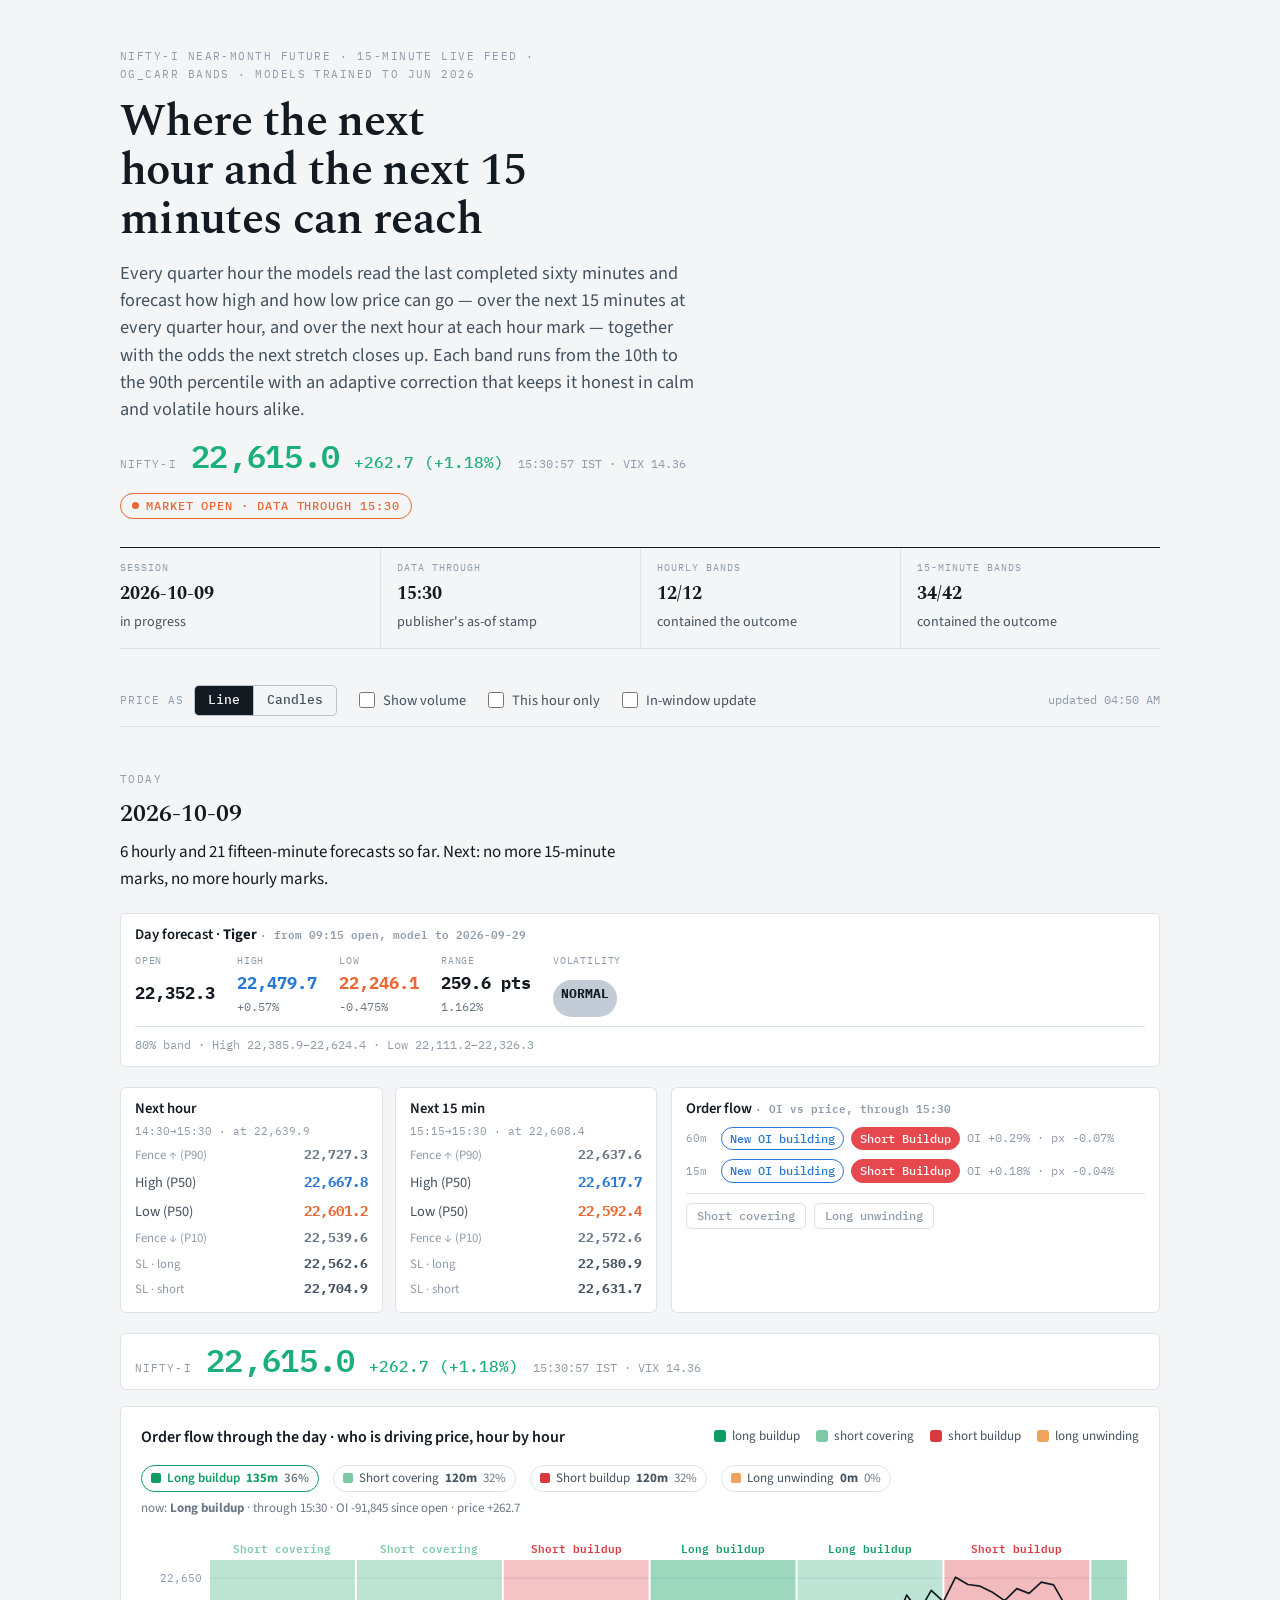
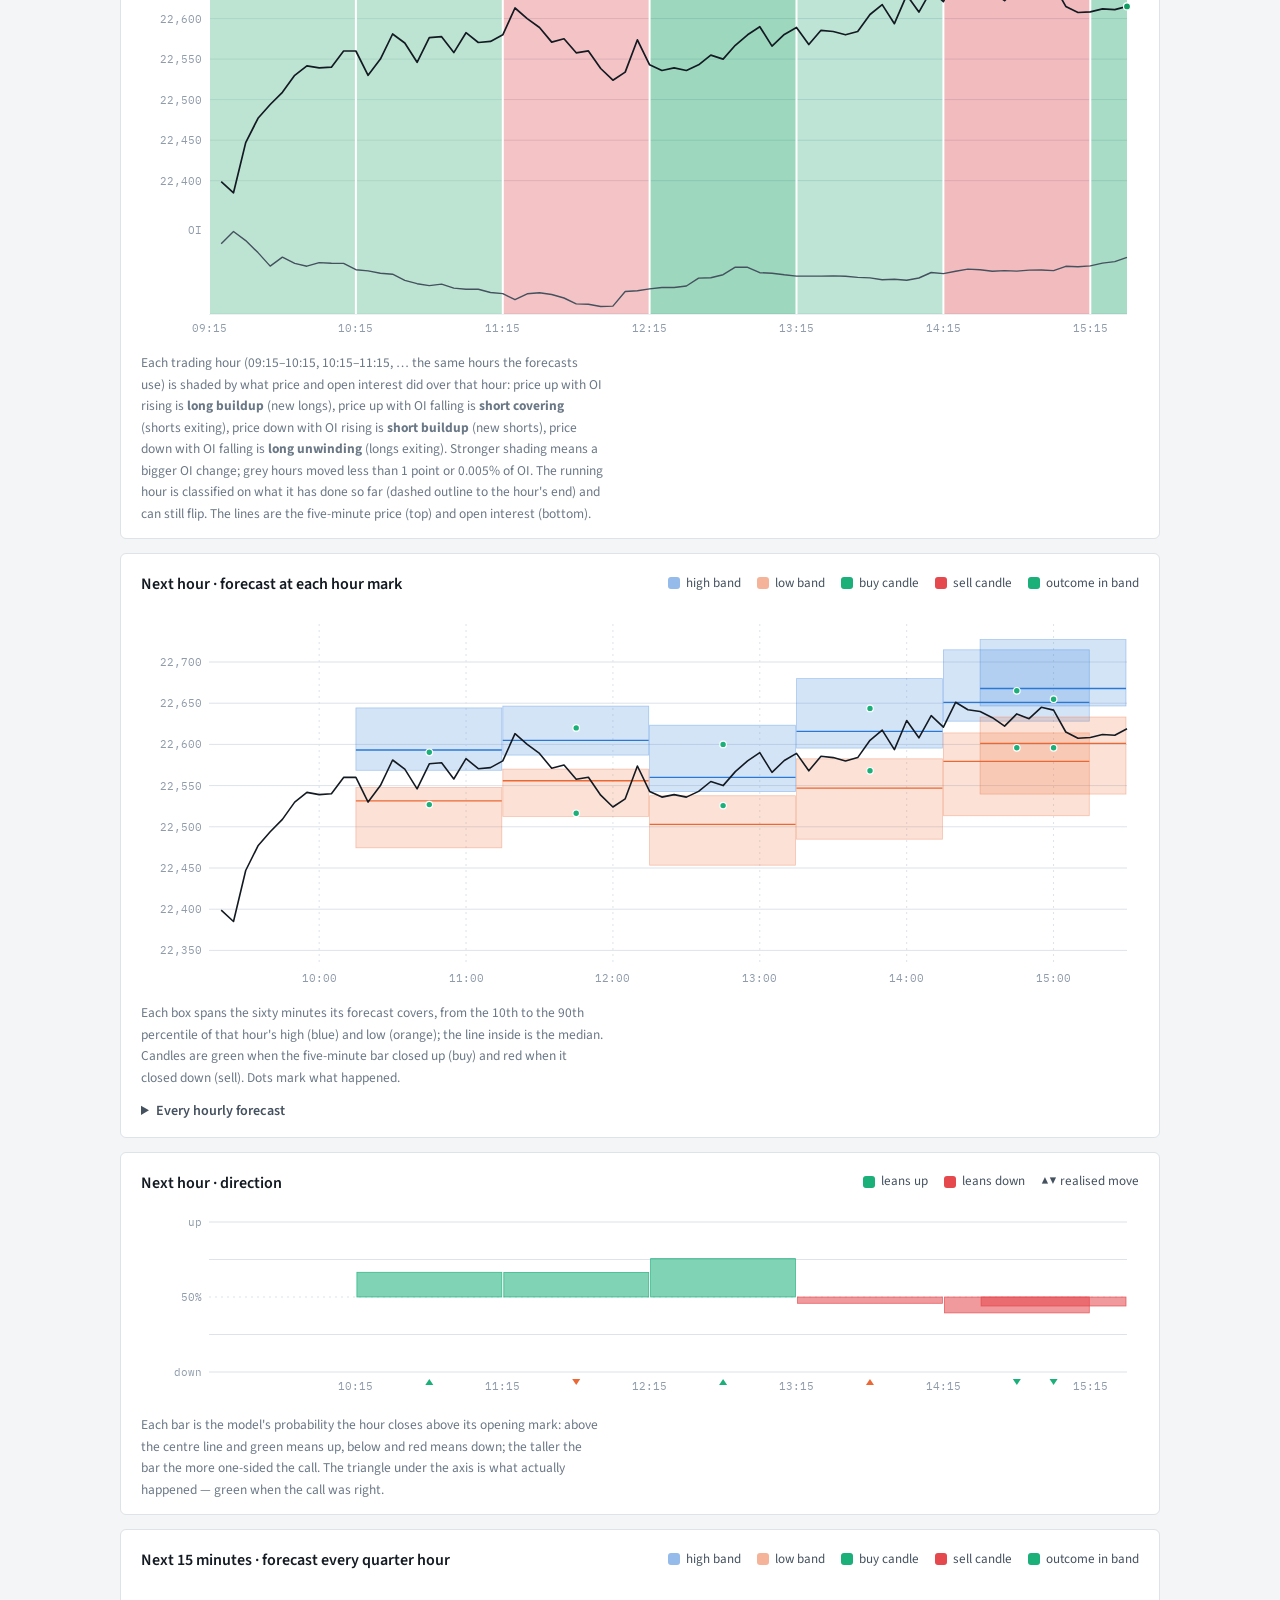
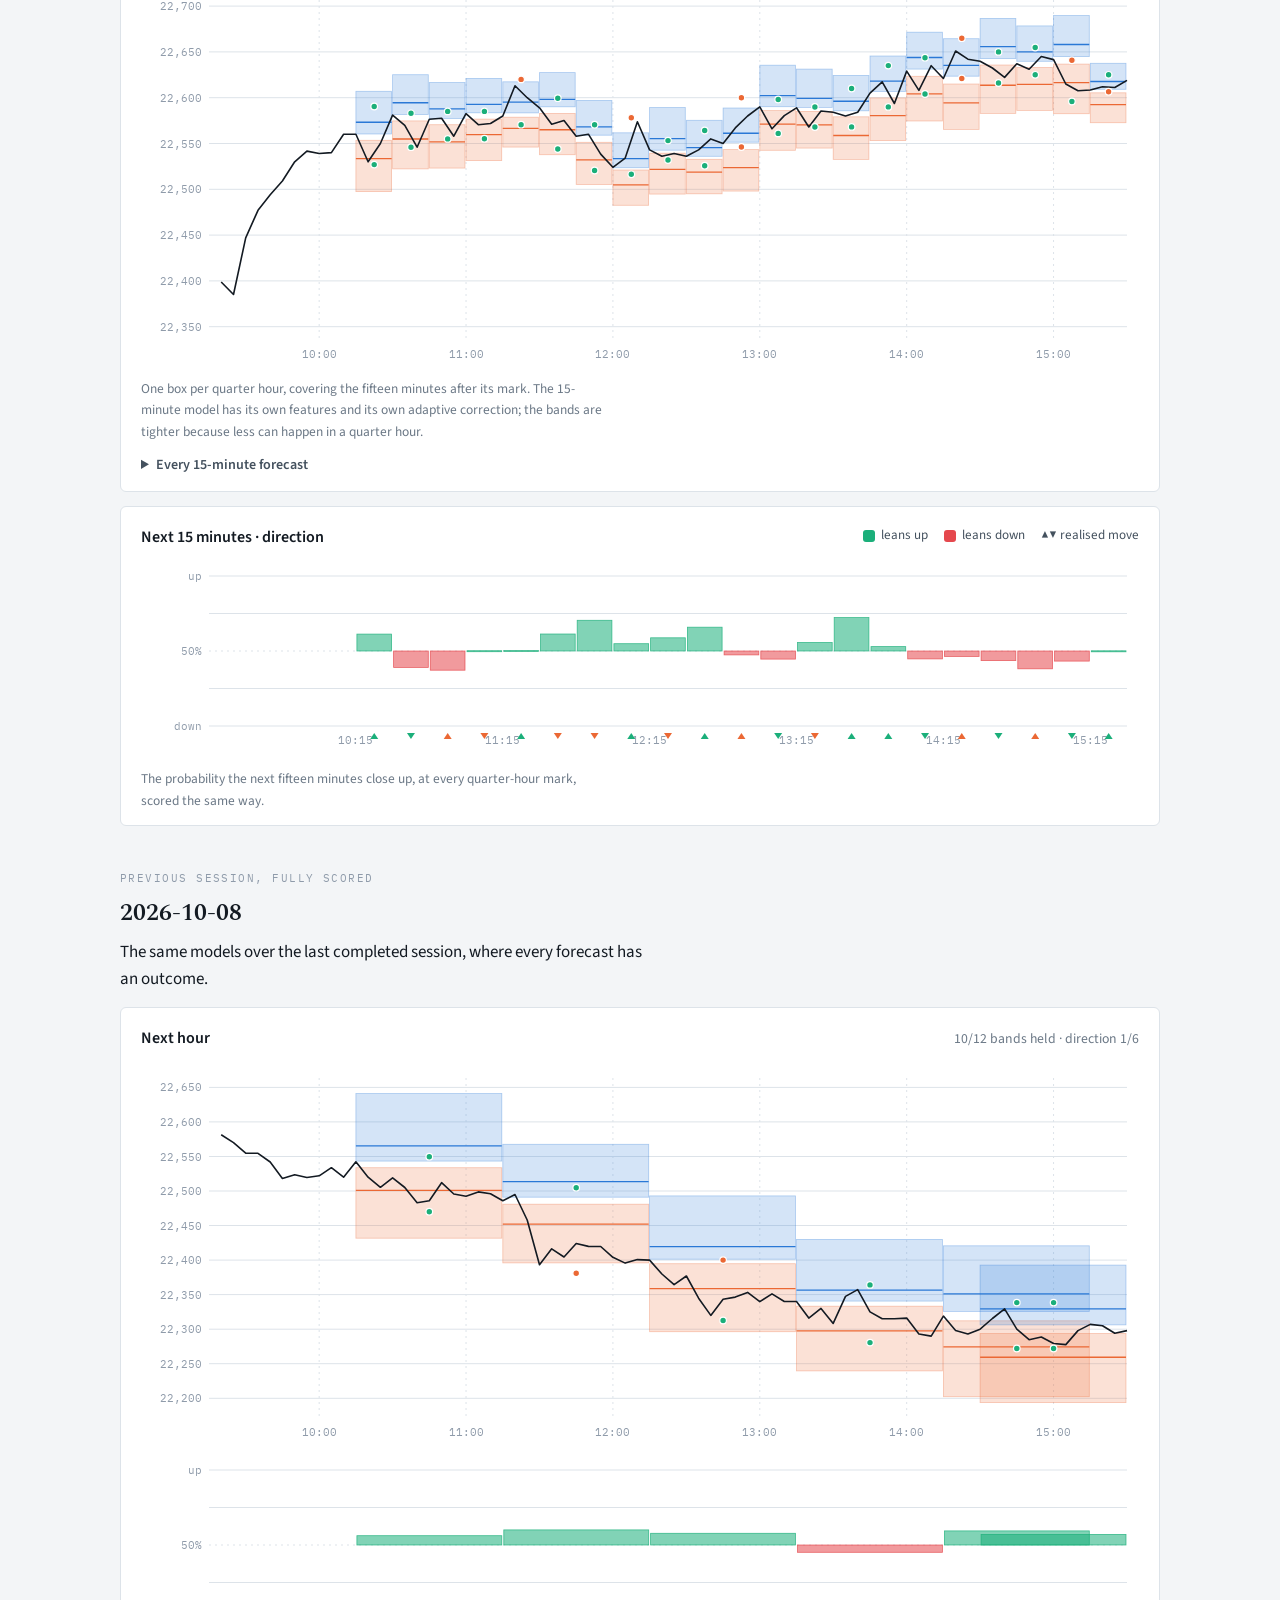
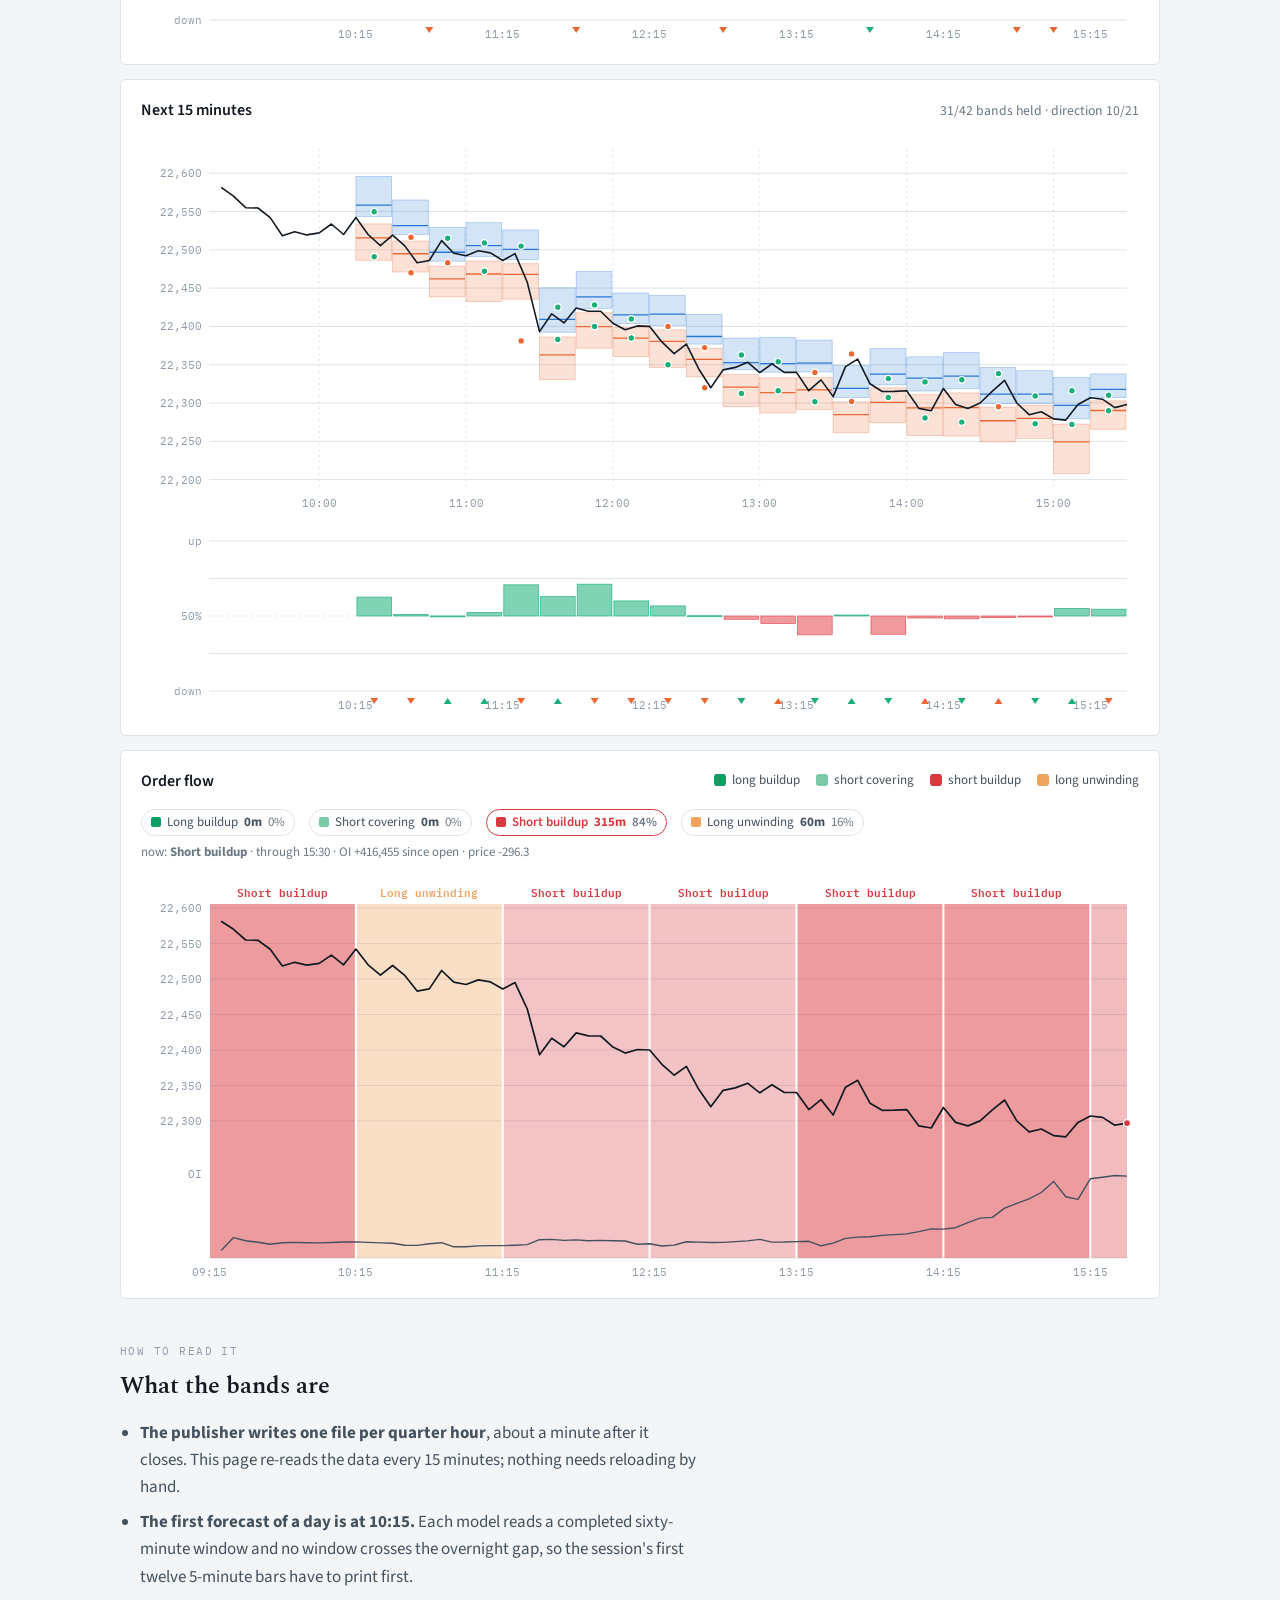
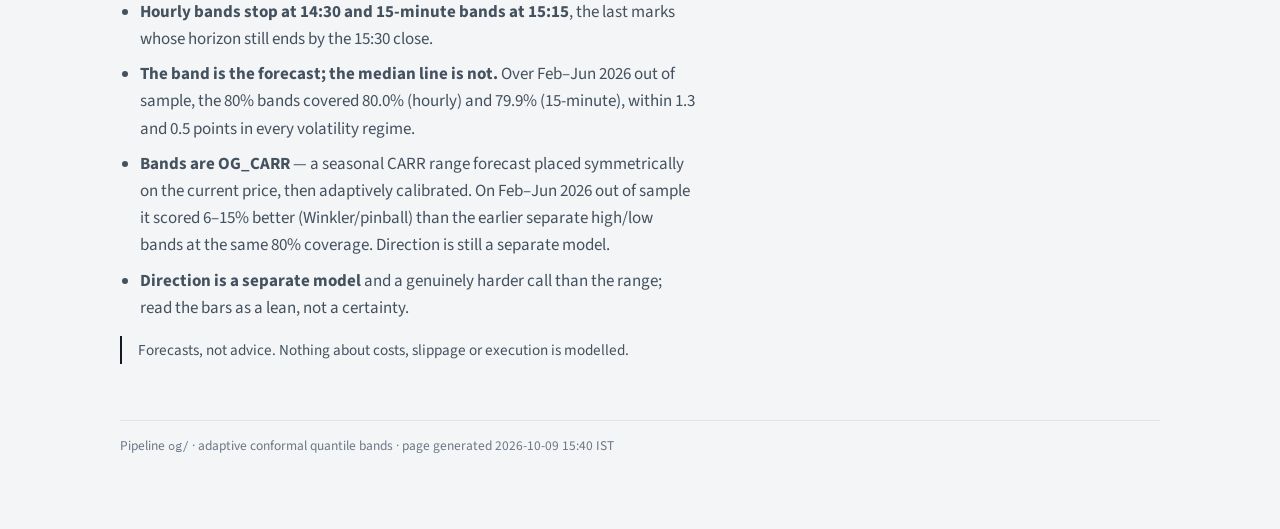
==== index.html @ a862350b "nifty live page" ====
<!doctype html>
<html lang="en">
<head>
<meta charset="utf-8">
<meta name="viewport" content="width=device-width, initial-scale=1">
<title>NIFTY Live Bands</title>
<meta name="description" content="Live next-hour and next-15-minute high/low bands and direction for the NIFTY-I future.">
<link rel="stylesheet" href="https://fonts.googleapis.com/css2?family=Spectral:ital,wght@0,500;0,600;1,500&family=Source+Sans+3:wght@400;600&family=IBM+Plex+Mono:wght@400;500&display=swap">
<link rel="stylesheet" href="style.css?v=1791540657">
</head>
<body>
<div class="wrap">
<header>
  <p class="eyebrow">NIFTY-I near-month future · 15-minute live feed · OG_CARR bands · models trained to Jun 2026</p>
  <h1>Where the next hour and the next 15 minutes can reach</h1>
  <p class="lede">Every quarter hour the models read the last completed sixty minutes and forecast how high and how low price can go — over the next 15 minutes at every quarter hour, and over the next hour at each hour mark — together with the odds the next stretch closes up. Each band runs from the 10th to the 90th percentile with an adaptive correction that keeps it honest in calm and volatile hours alike.</p>
  <div class="spot" id="spot"></div>
  <p id="livepill"></p>
  <dl class="setup">
    <div><dt>Session</dt><dd><b id="s-day">—</b><span id="s-status"></span></dd></div>
    <div><dt>Data through</dt><dd><b id="s-asof">—</b>publisher's as-of stamp</dd></div>
    <div><dt>Hourly bands</dt><dd><b id="s-h60">—</b>contained the outcome</dd></div>
    <div><dt>15-minute bands</dt><dd><b id="s-h15">—</b>contained the outcome</dd></div>
  </dl>
</header>

<div class="controls" role="group" aria-label="Chart display">
  <div class="grp"><span class="lab" id="l-style">Price as</span>
    <div class="seg" role="group" aria-labelledby="l-style">
      <button type="button" id="opt-line" aria-pressed="true">Line</button>
      <button type="button" id="opt-candle" aria-pressed="false">Candles</button>
    </div></div>
  <label class="check" for="opt-vol"><input type="checkbox" id="opt-vol">Show volume</label>
  <label class="check" for="opt-hour"><input type="checkbox" id="opt-hour">This hour only</label>
  <label class="check" for="opt-upd" title="Overlay a band that narrows as the window unfolds. The forecast itself never changes after it is issued."><input type="checkbox" id="opt-upd">In-window update</label>
  <span class="spacer"></span>
  <span class="stamp" id="refreshed"></span>
</div>

<section id="today">
  <div class="sechead"><p class="eyebrow">Today</p><h2 id="h-today">—</h2><p id="p-today"></p></div>

  <div class="tiger" id="tiger"></div>

  <div class="desk" id="desk">
    <div class="levels">
      <div class="lvcard" id="lv-60"></div>
      <div class="lvcard" id="lv-15"></div>
    </div>
    <div class="flow" id="flowbox"></div>
  </div>

  <div class="spot spot-charts" id="spot2"></div>
  <div class="figure">
    <div class="fighead"><h3>Order flow through the day · who is driving price, hour by hour</h3>
      <ul class="legend"><li><span class="sw" style="background:var(--lb)"></span>long buildup</li><li><span class="sw" style="background:var(--sc)"></span>short covering</li><li><span class="sw" style="background:var(--sb)"></span>short buildup</li><li><span class="sw" style="background:var(--lu)"></span>long unwinding</li></ul></div>
    <div class="flowhead" id="fh-today"></div>
    <div class="chart" id="f-today"></div>
    <p class="caption">Each trading hour (09:15–10:15, 10:15–11:15, … the same hours the forecasts use) is shaded by what price and open interest did over that hour: price up with OI rising is <b>long buildup</b> (new longs), price up with OI falling is <b>short covering</b> (shorts exiting), price down with OI rising is <b>short buildup</b> (new shorts), price down with OI falling is <b>long unwinding</b> (longs exiting). Stronger shading means a bigger OI change; grey hours moved less than 1 point or 0.005% of OI. The running hour is classified on what it has done so far (dashed outline to the hour's end) and can still flip. The lines are the five-minute price (top) and open interest (bottom).</p>
  </div>
  <div class="figure">
    <div class="fighead"><h3>Next hour · forecast at each hour mark</h3>
      <ul class="legend"><li><span class="sw" style="background:var(--hi);opacity:.5"></span>high band</li><li><span class="sw" style="background:var(--lo);opacity:.5"></span>low band</li><li><span class="sw" style="background:var(--up)"></span>buy candle</li><li><span class="sw" style="background:var(--down)"></span>sell candle</li><li><span class="sw" style="background:var(--ok)"></span>outcome in band</li></ul></div>
    <div class="chart" id="c-60"></div>
    <p class="caption">Each box spans the sixty minutes its forecast covers, from the 10th to the 90th percentile of that hour's high (blue) and low (orange); the line inside is the median. Candles are green when the five-minute bar closed up (buy) and red when it closed down (sell). Dots mark what happened.</p>
    <details><summary>Every hourly forecast</summary><div class="scroll"><table id="t-60"></table></div></details>
  </div>

  <div class="figure">
    <div class="fighead"><h3>Next hour · direction</h3>
      <ul class="legend"><li><span class="sw" style="background:var(--up)"></span>leans up</li><li><span class="sw" style="background:var(--down)"></span>leans down</li><li>▲▼ realised move</li></ul></div>
    <div class="chart" id="d-60"></div>
    <p class="caption">Each bar is the model's probability the hour closes above its opening mark: above the centre line and green means up, below and red means down; the taller the bar the more one-sided the call. The triangle under the axis is what actually happened — green when the call was right.</p>
  </div>

  <div class="figure">
    <div class="fighead"><h3>Next 15 minutes · forecast every quarter hour</h3>
      <ul class="legend"><li><span class="sw" style="background:var(--hi);opacity:.5"></span>high band</li><li><span class="sw" style="background:var(--lo);opacity:.5"></span>low band</li><li><span class="sw" style="background:var(--up)"></span>buy candle</li><li><span class="sw" style="background:var(--down)"></span>sell candle</li><li><span class="sw" style="background:var(--ok)"></span>outcome in band</li></ul></div>
    <div class="chart" id="c-15"></div>
    <p class="caption">One box per quarter hour, covering the fifteen minutes after its mark. The 15-minute model has its own features and its own adaptive correction; the bands are tighter because less can happen in a quarter hour.</p>
    <details><summary>Every 15-minute forecast</summary><div class="scroll"><table id="t-15"></table></div></details>
  </div>

  <div class="figure">
    <div class="fighead"><h3>Next 15 minutes · direction</h3>
      <ul class="legend"><li><span class="sw" style="background:var(--up)"></span>leans up</li><li><span class="sw" style="background:var(--down)"></span>leans down</li><li>▲▼ realised move</li></ul></div>
    <div class="chart" id="d-15"></div>
    <p class="caption">The probability the next fifteen minutes close up, at every quarter-hour mark, scored the same way.</p>
  </div>
</section>

<section id="ref">
  <div class="sechead"><p class="eyebrow">Previous session, fully scored</p><h2 id="h-ref">—</h2>
  <p>The same models over the last completed session, where every forecast has an outcome.</p></div>
  <div class="figure">
    <div class="fighead"><h3>Next hour</h3><p id="r-60"></p></div>
    <div class="chart" id="c-r60"></div>
    <div class="chart" id="d-r60"></div>
  </div>
  <div class="figure">
    <div class="fighead"><h3>Next 15 minutes</h3><p id="r-15"></p></div>
    <div class="chart" id="c-r15"></div>
    <div class="chart" id="d-r15"></div>
  </div>
  <div class="figure">
    <div class="fighead"><h3>Order flow</h3><ul class="legend"><li><span class="sw" style="background:var(--lb)"></span>long buildup</li><li><span class="sw" style="background:var(--sc)"></span>short covering</li><li><span class="sw" style="background:var(--sb)"></span>short buildup</li><li><span class="sw" style="background:var(--lu)"></span>long unwinding</li></ul></div>
    <div class="flowhead" id="fh-ref"></div>
    <div class="chart" id="f-ref"></div>
  </div>
</section>

<section id="how">
  <div class="sechead"><p class="eyebrow">How to read it</p><h2>What the bands are</h2></div>
  <ul class="obs">
    <li><b>The publisher writes one file per quarter hour</b>, about a minute after it closes. This page re-reads the data every 15 minutes; nothing needs reloading by hand.</li>
    <li><b>The first forecast of a day is at 10:15.</b> Each model reads a completed sixty-minute window and no window crosses the overnight gap, so the session's first twelve 5-minute bars have to print first.</li>
    <li><b>Hourly bands stop at 14:30 and 15-minute bands at 15:15</b>, the last marks whose horizon still ends by the 15:30 close.</li>
    <li><b>The band is the forecast; the median line is not.</b> Over Feb–Jun 2026 out of sample, the 80% bands covered 80.0% (hourly) and 79.9% (15-minute), within 1.3 and 0.5 points in every volatility regime.</li>
    <li><b>Bands are OG_CARR</b> — a seasonal CARR range forecast placed symmetrically on the current price, then adaptively calibrated. On Feb–Jun 2026 out of sample it scored 6–15% better (Winkler/pinball) than the earlier separate high/low bands at the same 80% coverage. Direction is still a separate model.</li>
    <li><b>Direction is a separate model</b> and a genuinely harder call than the range; read the bars as a lean, not a certainty.</li>
  </ul>
  <div class="note"><p>Forecasts, not advice. Nothing about costs, slippage or execution is modelled.</p></div>
</section>

<footer>Pipeline <span class="mono">og/</span> · adaptive conformal quantile bands · page generated <span id="f-gen">—</span></footer>
</div>
<div class="tip" id="tip" hidden></div>
<script src="app.js?v=1791540657"></script>
</body>
</html>
---- style.css ----
:root{color-scheme:light;
 --paper:#f3f5f7;--surface:#fff;--ink:#131a22;--ink-2:#44515e;--muted:#6b7886;--soft:#8f9baa;
 --line:#dde3e9;--axis:#b9c3cd;--vol:#c3ccd6;
 --act:#131a22;--hi:#2a78d6;--lo:#eb6834;--ok:#1baf7a;
 --up:#1baf7a;--down:#e5484d;--lb:#0f9d63;--sc:#7cc9a6;--sb:#d93a40;--lu:#f0a35e;                       /* buy green / sell red */
 --serif:Spectral,Georgia,serif;--sans:"Source Sans 3",system-ui,sans-serif;--mono:"IBM Plex Mono",ui-monospace,Menlo,monospace}
@media (prefers-color-scheme:dark){:root:not([data-theme="light"]){color-scheme:dark;
 --paper:#0f141a;--surface:#161d25;--ink:#dde4ec;--ink-2:#b3bfcb;--muted:#93a1b0;--soft:#7a8794;
 --line:#26303a;--axis:#3a4552;--vol:#35414d;
 --act:#dde4ec;--hi:#3987e5;--lo:#d95926;--ok:#199e70;
 --up:#22b884;--down:#f0555a;--lb:#22b884;--sc:#5f9e86;--sb:#f0555a;--lu:#c98443;}}
:root[data-theme="dark"]{color-scheme:dark;
 --paper:#0f141a;--surface:#161d25;--ink:#dde4ec;--ink-2:#b3bfcb;--muted:#93a1b0;--soft:#7a8794;
 --line:#26303a;--axis:#3a4552;--vol:#35414d;
 --act:#dde4ec;--hi:#3987e5;--lo:#d95926;--ok:#199e70;
 --up:#22b884;--down:#f0555a;--lb:#22b884;--sc:#5f9e86;--sb:#f0555a;--lu:#c98443;}
*{box-sizing:border-box}
body{background:var(--paper);color:var(--ink);font:400 17px/1.6 var(--sans);margin:0;padding-inline:20px;padding-block:0 72px}
.wrap{max-width:1040px;margin:0 auto}
h1,h2,h3{font-family:var(--serif);font-weight:600;text-wrap:balance;margin:0}
h1{font-size:clamp(2rem,4.5vw,2.8rem);line-height:1.1;letter-spacing:-.015em;max-width:22ch}
h2{font-size:1.5rem}
h3{font-size:1rem;font-family:var(--sans);font-weight:600}
p{margin:0;max-width:66ch}
.eyebrow{font-family:var(--mono);font-size:.7rem;letter-spacing:.13em;text-transform:uppercase;color:var(--soft)}
header{padding-block:48px 4px;display:grid;gap:14px}
.lede{font-size:1.14rem;line-height:1.5;color:var(--ink-2);max-width:64ch}
section{padding-block:44px 0;display:grid;gap:14px}
.sechead{display:grid;gap:6px}
.figure{background:var(--surface);border:1px solid var(--line);border-radius:6px;padding:18px 20px 14px;display:grid;gap:12px;min-width:0}
.fighead{display:flex;flex-wrap:wrap;justify-content:space-between;align-items:baseline;gap:8px 20px}
.fighead p{font-size:.86rem;color:var(--muted)}
.legend{display:flex;flex-wrap:wrap;gap:4px 16px;font-size:.82rem;color:var(--ink-2);margin:0;padding:0;list-style:none}
.legend li{display:flex;align-items:center;gap:6px}
.sw{width:12px;height:12px;border-radius:3px;display:inline-block}
.chart{width:100%;position:relative;min-width:0}
.chart svg{display:block;width:100%;height:auto}
.caption{font-size:.84rem;color:var(--muted)}
table{border-collapse:collapse;width:100%;font-size:.85rem;font-variant-numeric:tabular-nums}
th,td{text-align:right;padding:6px 10px;border-bottom:1px solid var(--line);white-space:nowrap}
th:first-child,td:first-child{text-align:left}
thead th{font-family:var(--mono);font-size:.63rem;letter-spacing:.07em;text-transform:uppercase;color:var(--soft);font-weight:500;border-bottom:1px solid var(--axis)}
.scroll{overflow-x:auto}
details summary{cursor:pointer;font-size:.88rem;color:var(--ink-2);font-weight:600}
details summary:focus-visible{outline:2px solid var(--hi);outline-offset:3px}
details[open] summary{margin-bottom:8px}
.setup{display:grid;grid-template-columns:repeat(4,1fr);border-top:1px solid var(--ink);border-bottom:1px solid var(--line);margin:14px 0 0}
.setup div{padding:12px 16px 14px 0;min-width:0}
.setup div+div{padding-left:16px;border-left:1px solid var(--line)}
.setup dt{font-family:var(--mono);font-size:.64rem;letter-spacing:.1em;text-transform:uppercase;color:var(--soft);margin-bottom:4px}
.setup dd{margin:0;font-size:.88rem;color:var(--ink-2)}
.setup b{display:block;font-family:var(--serif);font-size:1.15rem;color:var(--ink);margin-bottom:2px}
.controls{position:sticky;top:env(safe-area-inset-top,0px);z-index:5;background:var(--paper);border-bottom:1px solid var(--line);
 display:flex;flex-wrap:wrap;align-items:center;gap:10px 22px;padding-block:10px;margin-top:22px}
.controls .lab{font-family:var(--mono);font-size:.66rem;letter-spacing:.1em;text-transform:uppercase;color:var(--soft)}
.seg{display:inline-flex;border:1px solid var(--axis);border-radius:5px;overflow:hidden}
.seg button{font:500 .8rem/1 var(--mono);padding:8px 13px;border:0;background:transparent;color:var(--ink-2);cursor:pointer}
.seg button+button{border-left:1px solid var(--axis)}
.seg button[aria-pressed="true"]{background:var(--ink);color:var(--paper)}
.seg button:focus-visible,.check input:focus-visible{outline:2px solid var(--hi);outline-offset:2px}
.check{display:inline-flex;align-items:center;gap:8px;font-size:.9rem;color:var(--ink-2);cursor:pointer}
.check input{width:16px;height:16px;accent-color:var(--ink);margin:0}
.grp{display:inline-flex;align-items:center;gap:10px}
.spacer{flex:1 1 auto}
ul.obs{padding-left:1.15em;margin:0;max-width:72ch;color:var(--ink-2);display:grid;gap:8px}
.note{border-left:2px solid var(--ink);padding:2px 0 2px 16px;color:var(--ink-2);font-size:.95rem}
footer{margin-top:56px;padding-top:14px;border-top:1px solid var(--line);font-size:.84rem;color:var(--muted)}
.mono{font-family:var(--mono);font-size:.92em}
.t-ax{fill:var(--soft);font:11px var(--mono)}
.g-grid{stroke:var(--line);stroke-width:1}
.hit{color:var(--ok);font-weight:600}.miss{color:var(--lo);font-weight:600}
.up{color:var(--up);font-weight:600}.down{color:var(--down);font-weight:600}
.wait{border-left:2px solid var(--lo);padding:6px 0 6px 14px;color:var(--ink-2);display:block}
.live{display:inline-flex;align-items:center;gap:7px;font:500 .72rem/1 var(--mono);letter-spacing:.08em;
 text-transform:uppercase;color:var(--lo);border:1px solid var(--lo);border-radius:999px;padding:6px 11px}
.dot{width:7px;height:7px;border-radius:50%;background:var(--lo)}
@media (prefers-reduced-motion:no-preference){.dot{animation:p 2s ease-in-out infinite}}
@keyframes p{0%,100%{opacity:1}50%{opacity:.25}}
.tip{position:fixed;z-index:10;pointer-events:none;background:var(--surface);color:var(--ink);border:1px solid var(--axis);border-radius:6px;padding:8px 11px;font-size:.82rem;line-height:1.45;box-shadow:0 6px 20px rgba(0,0,0,.12)}
.stamp{font-family:var(--mono);font-size:.72rem;color:var(--soft)}
@media (max-width:760px){.setup{grid-template-columns:1fr 1fr}.setup div:nth-child(3){padding-left:0;border-left:0}}

/* ---- desk: trade levels + order flow (above the forecast charts) ---- */
.desk{display:grid;gap:14px;grid-template-columns:1fr;margin-top:6px}
@media(min-width:760px){.desk{grid-template-columns:1.1fr 1fr}}
.levels{display:grid;grid-template-columns:1fr 1fr;gap:12px;min-width:0}
.lvcard{background:var(--surface);border:1px solid var(--line);border-radius:6px;padding:12px 14px;display:grid;gap:5px;min-width:0}
.lvcard h4{margin:0;font:600 .92rem/1.2 var(--sans)}
.rng{font-family:var(--mono);font-size:.66rem;color:var(--soft)}
.lv{display:flex;justify-content:space-between;align-items:baseline;gap:10px;font-size:.9rem}
.lv span{color:var(--ink-2)}
.lv b{font-family:var(--mono);font-variant-numeric:tabular-nums}
.lv.hi b{color:var(--hi)}
.lv.lo b{color:var(--lo)}
.lv.sl{font-size:.8rem}
.lv.sl span{color:var(--soft)}
.lv.sl b{color:var(--ink-2)}
.flow{background:var(--surface);border:1px solid var(--line);border-radius:6px;padding:12px 14px;display:grid;gap:9px;align-content:start}
.flow h4{margin:0;font:600 .92rem/1.2 var(--sans)}
.flowrow{display:flex;flex-wrap:wrap;align-items:center;gap:7px;font-size:.84rem}
.flab{font-family:var(--mono);font-size:.66rem;color:var(--soft);width:28px}
.badge{font:500 .72rem/1 var(--mono);padding:5px 8px;border-radius:999px;border:1px solid var(--axis);color:var(--ink-2);white-space:nowrap}
.badge.build{color:var(--hi);border-color:var(--hi)}
.badge.clear{color:var(--lo);border-color:var(--lo)}
.badge.bull{background:var(--up);color:#fff;border-color:var(--up)}
.badge.bear{background:var(--down);color:#fff;border-color:var(--down)}
.fmeta{font-family:var(--mono);font-size:.74rem;color:var(--soft)}
.sigs{display:flex;gap:8px;flex-wrap:wrap;border-top:1px solid var(--line);padding-top:9px;margin-top:1px}
.sig{font:500 .75rem/1 var(--mono);padding:6px 10px;border-radius:5px;border:1px solid var(--line);color:var(--soft)}
.sig.on-cov{color:#fff;background:var(--up);border-color:var(--up)}
.sig.on-unw{color:#fff;background:var(--down);border-color:var(--down)}
.lv.fence{font-size:.8rem}
.lv.fence span{color:var(--soft)}
.lv.fence b{color:var(--muted)}

/* ---- Tiger: day-level forecast strip ---- */
.tiger{background:var(--surface);border:1px solid var(--line);border-radius:6px;padding:12px 14px;display:grid;gap:9px;margin-top:6px}
.tiger .thead{font:600 .92rem/1.2 var(--sans)}
.tiger .thead b{font-family:var(--sans)}
.trow{display:flex;flex-wrap:wrap;gap:10px 22px}
.tcell{display:grid;gap:1px;min-width:0}
.tcell span{font-family:var(--mono);font-size:.64rem;letter-spacing:.08em;text-transform:uppercase;color:var(--soft)}
.tcell b{font-family:var(--mono);font-size:1.05rem;font-variant-numeric:tabular-nums}
.tcell em{font-family:var(--mono);font-size:.72rem;color:var(--muted);font-style:normal}
.tcell.hi b{color:var(--hi)}
.tcell.lo b{color:var(--lo)}
.vol{font-size:.82rem !important;padding:3px 8px;border-radius:999px;display:inline-block;width:fit-content}
.vol-QUIET{color:#fff;background:var(--up)}
.vol-NORMAL{color:var(--ink);background:var(--vol)}
.vol-VOLATILE{color:#fff;background:var(--down)}
.tband{font-family:var(--mono);font-size:.76rem;color:var(--soft);border-top:1px solid var(--line);padding-top:8px}

/* ---- current market price ---- */
.spot{display:flex;flex-wrap:wrap;align-items:baseline;gap:6px 14px;margin:2px 0 2px}
.spx-lab{font-family:var(--mono);font-size:.68rem;letter-spacing:.1em;text-transform:uppercase;color:var(--soft)}
.spx{font-family:var(--mono);font-size:2rem;font-variant-numeric:tabular-nums;line-height:1;letter-spacing:-.01em}
.spx.up{color:var(--up)} .spx.down{color:var(--down)}
.spx-chg{font-family:var(--mono);font-size:1rem;font-weight:500}
.spx-chg.up{color:var(--up)} .spx-chg.down{color:var(--down)}
.spx-meta{font-family:var(--mono);font-size:.76rem;color:var(--soft)}
.spot-charts{background:var(--surface);border:1px solid var(--line);border-radius:6px;padding:10px 14px;margin-top:6px}

.rng.upd{color:var(--hi);font-weight:600}

/* order-flow regime chart */
.flowhead{display:flex;flex-wrap:wrap;gap:6px 14px;align-items:center;margin:2px 0 8px;font-size:13px;color:var(--ink-2)}
.flowhead .chip{display:inline-flex;align-items:center;gap:6px;padding:2px 9px;border-radius:999px;border:1px solid var(--line);background:var(--surface);font-variant-numeric:tabular-nums}
.flowhead .chip i{width:10px;height:10px;border-radius:2px;display:inline-block}
.flowhead .chip.now{border-color:currentColor;font-weight:600}
.flowhead .meta{color:var(--muted)}
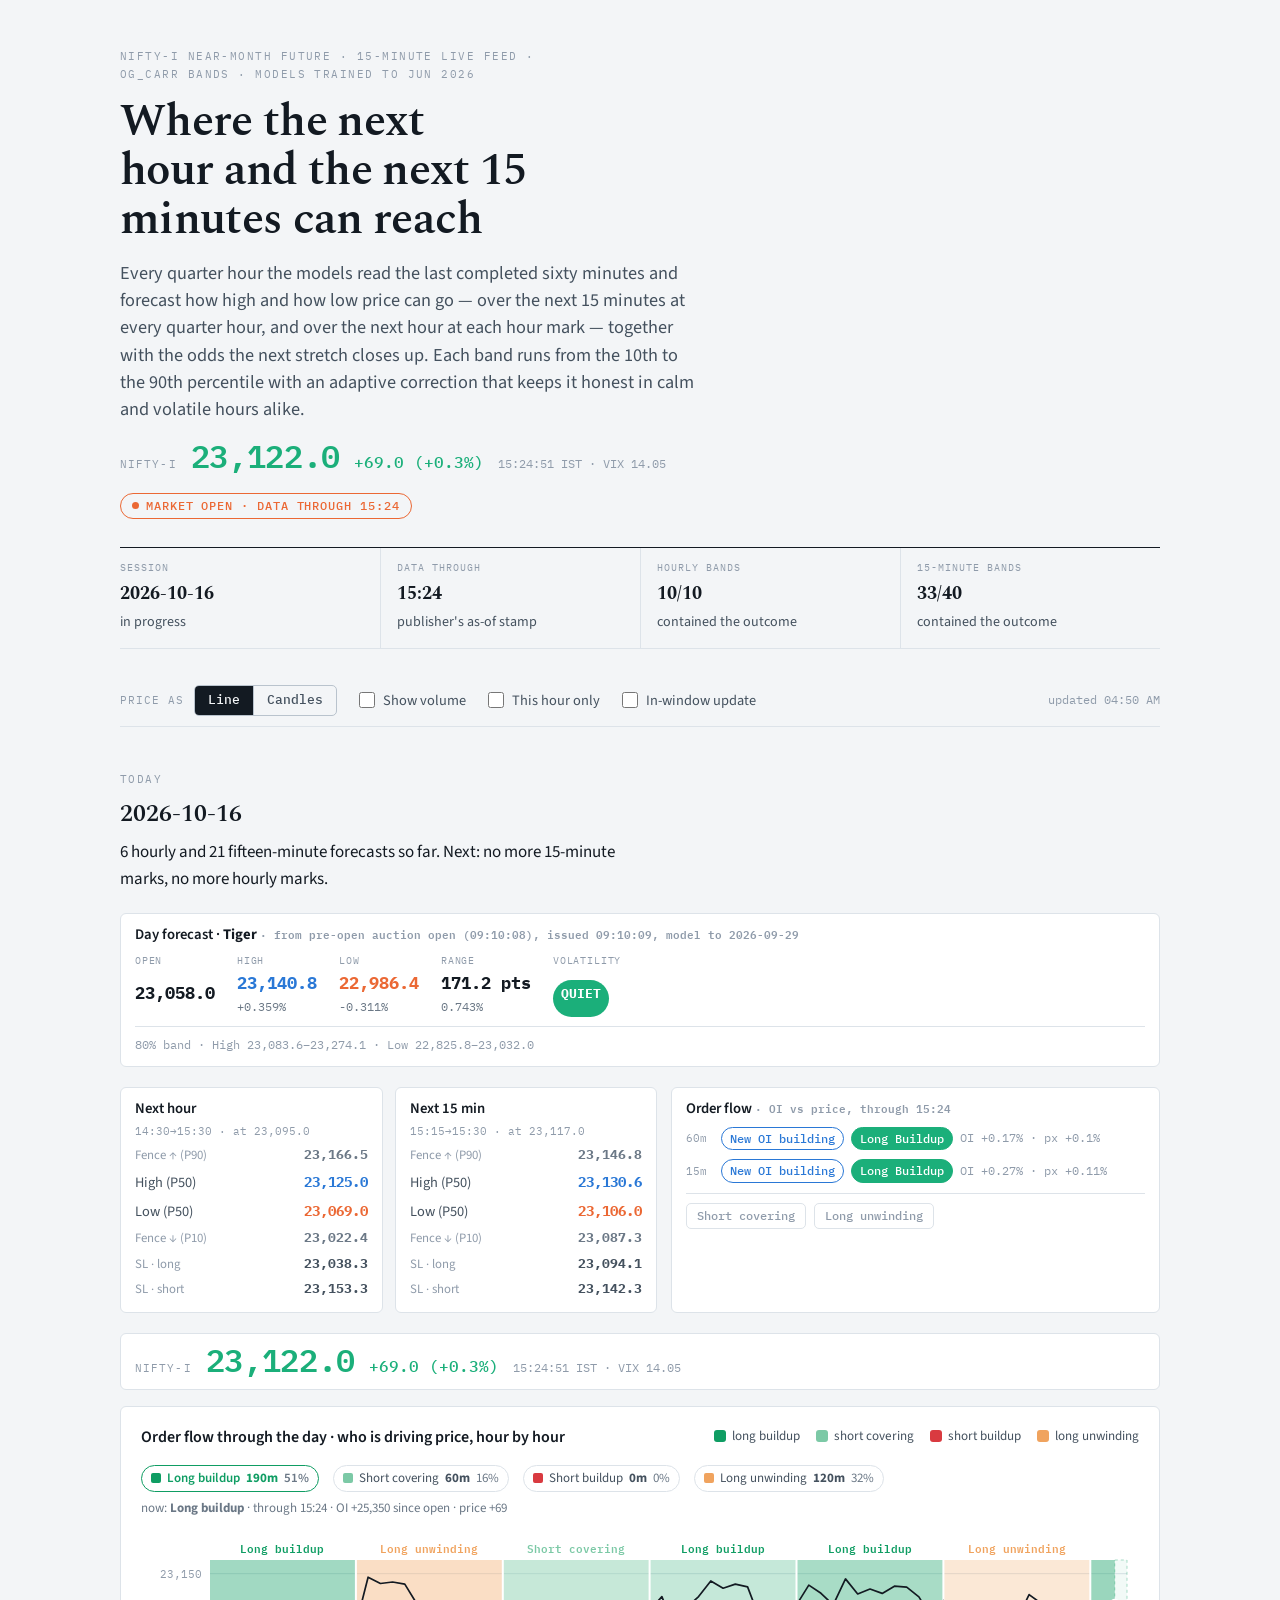
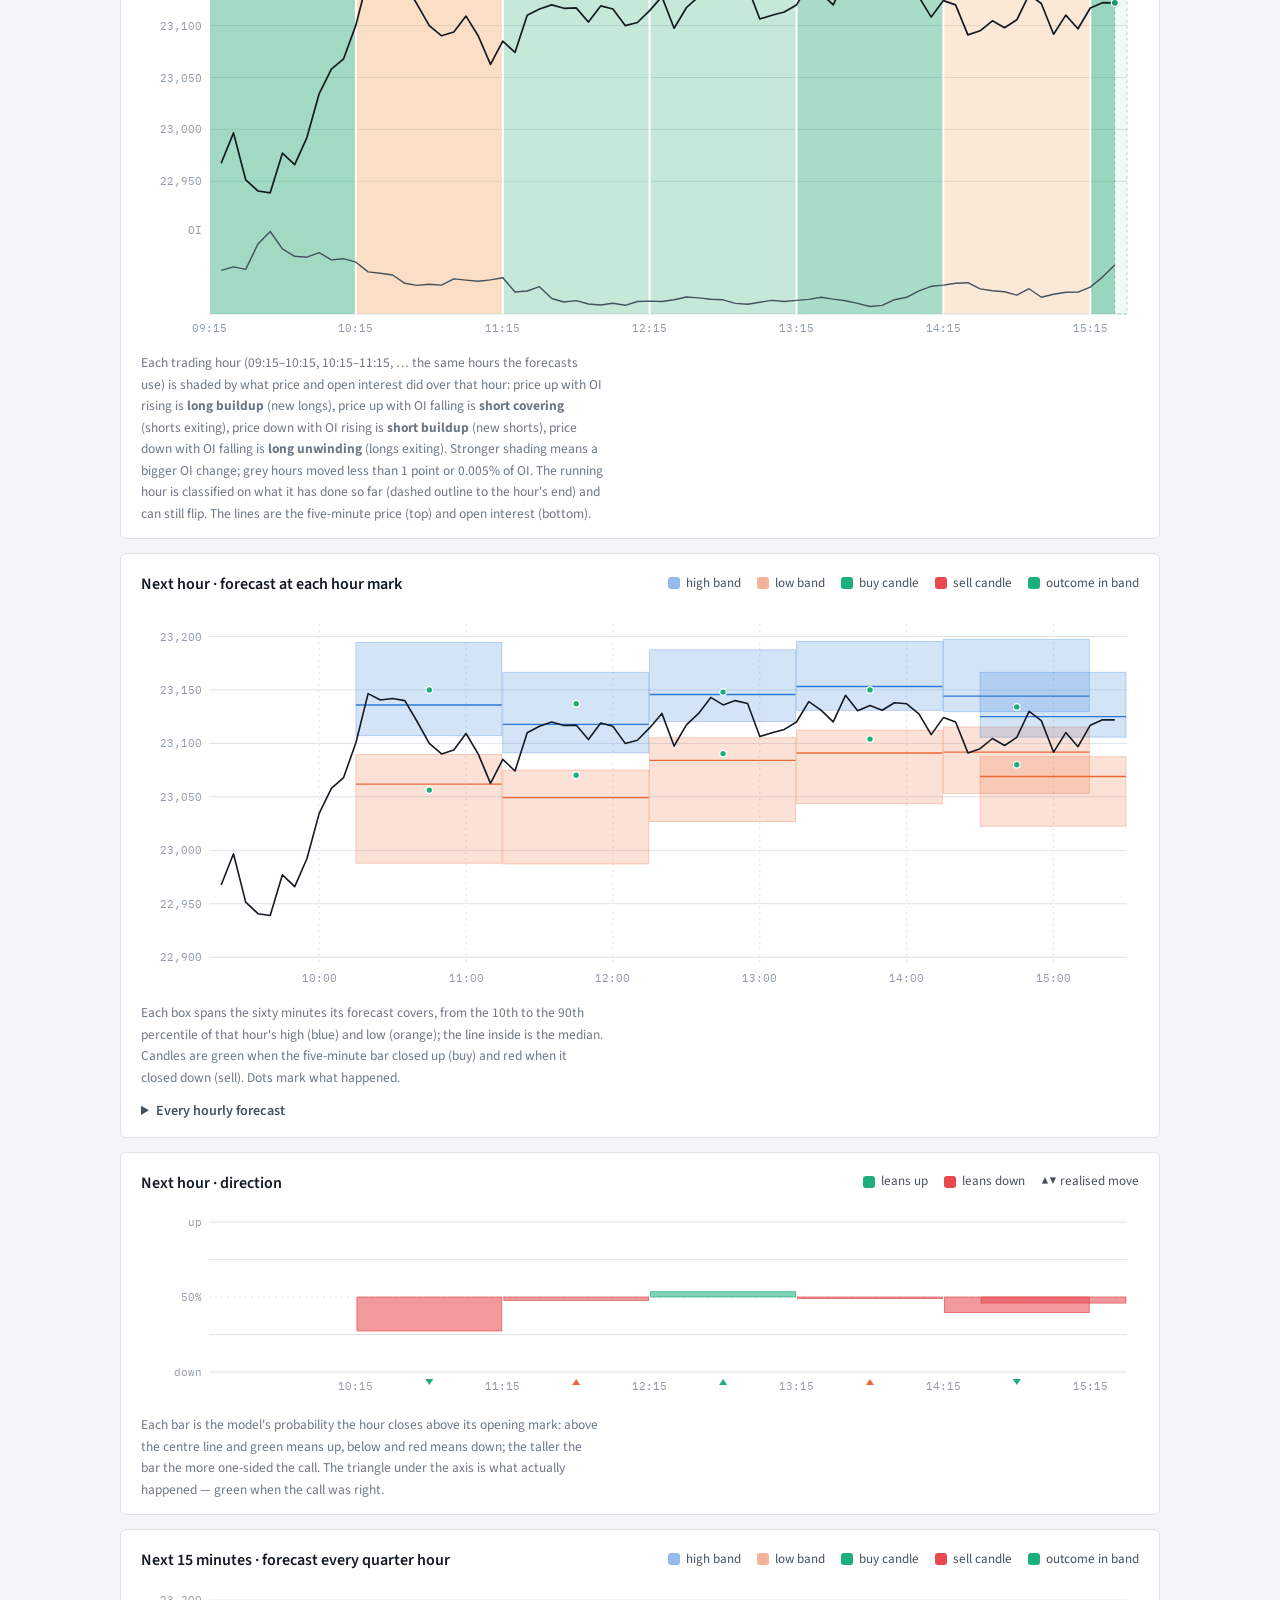
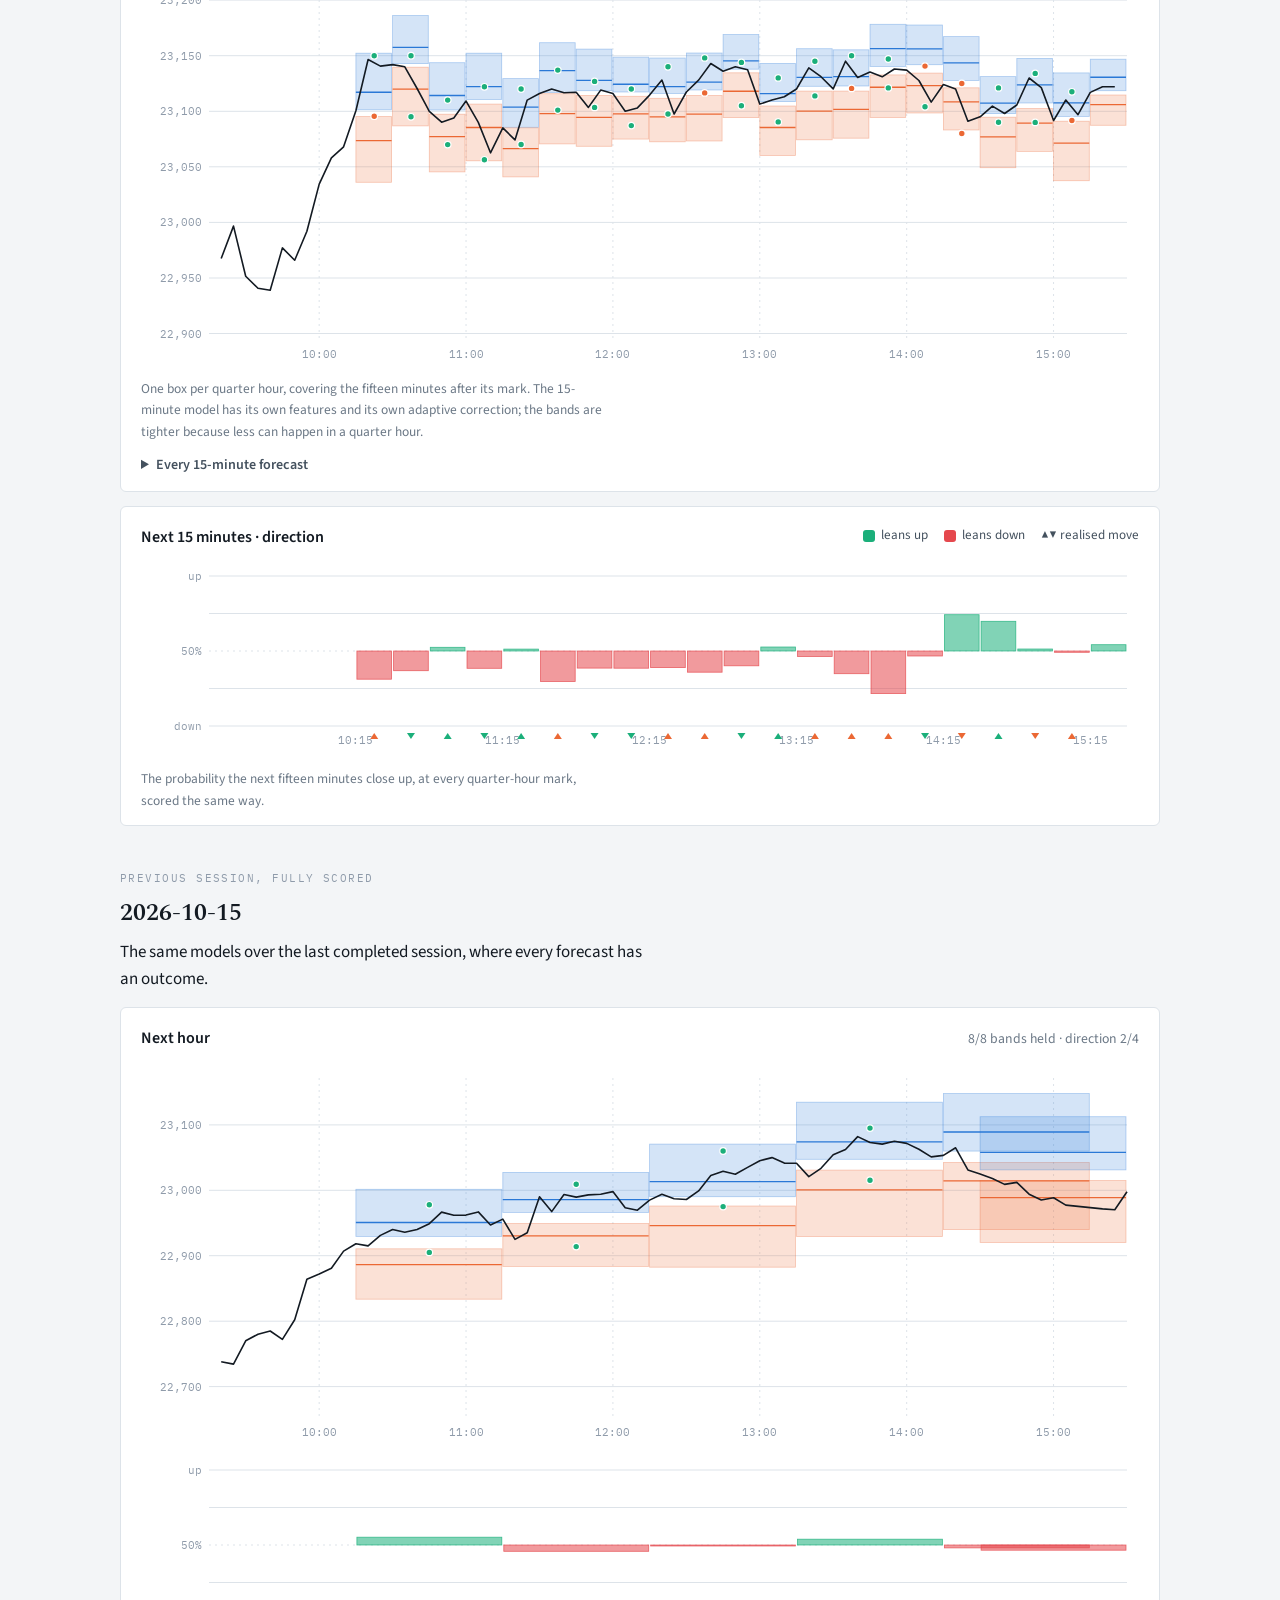
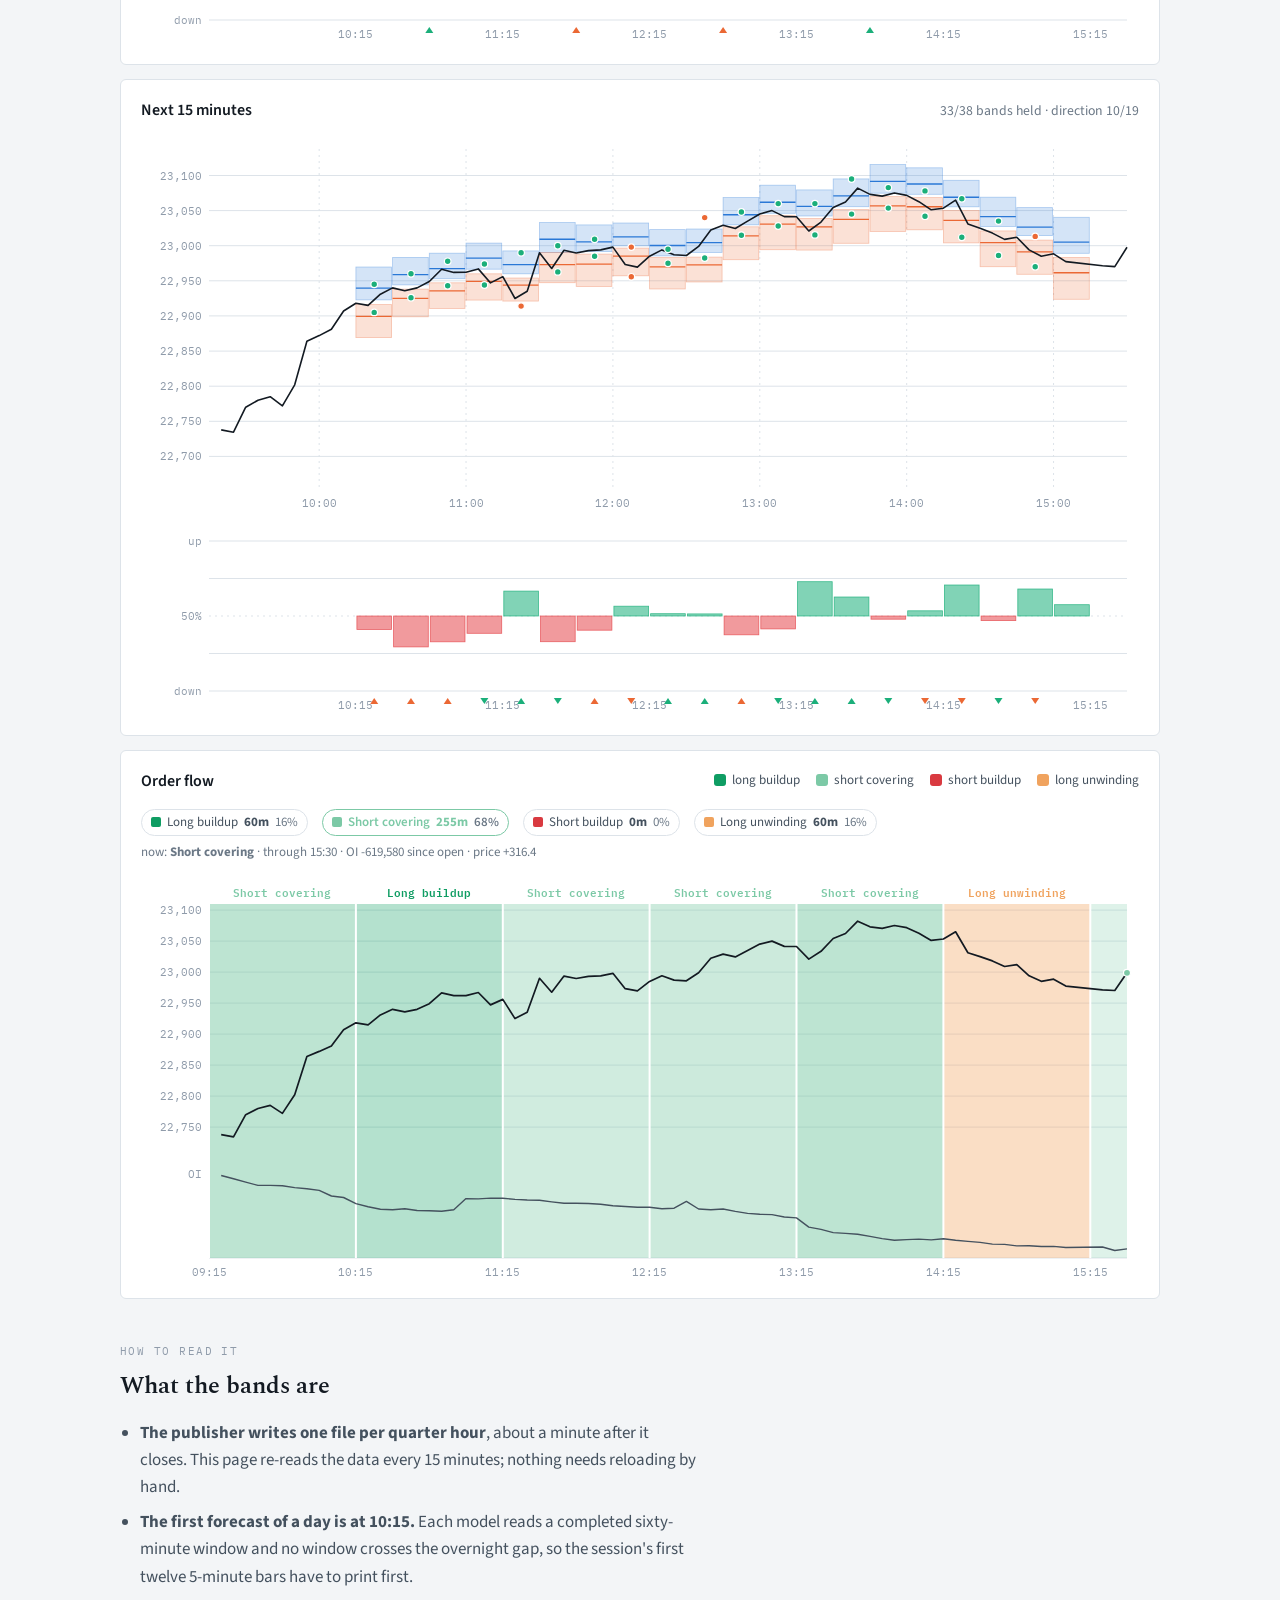
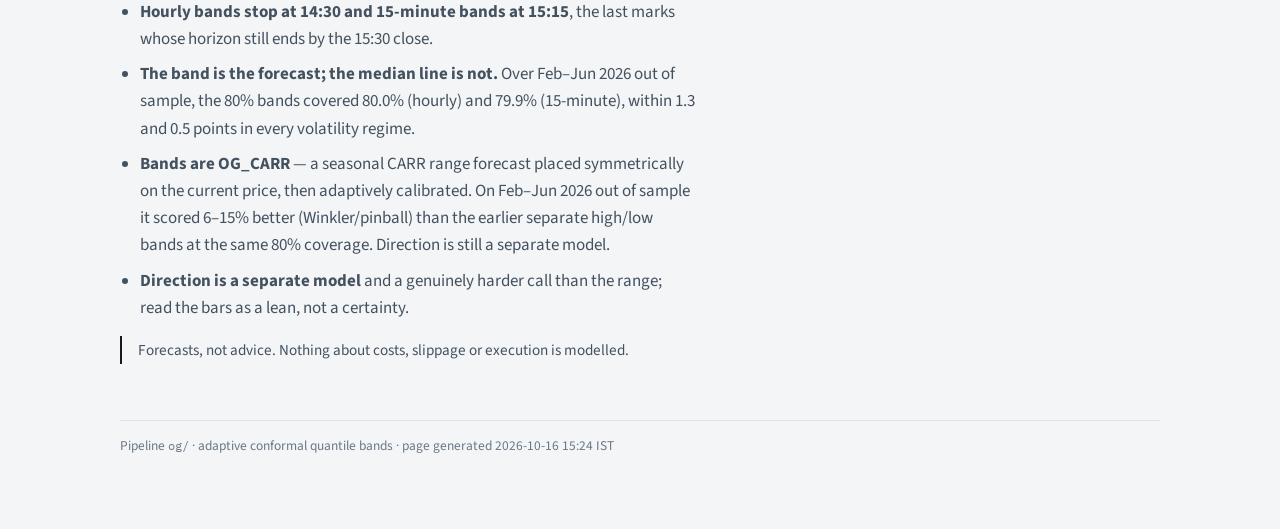
==== commit f6595e81: "nifty live page" ====
--- a/index.html
+++ b/index.html
@@ -6,7 +6,7 @@
 <title>NIFTY Live Bands</title>
 <meta name="description" content="Live next-hour and next-15-minute high/low bands and direction for the NIFTY-I future.">
 <link rel="stylesheet" href="https://fonts.googleapis.com/css2?family=Spectral:ital,wght@0,500;0,600;1,500&family=Source+Sans+3:wght@400;600&family=IBM+Plex+Mono:wght@400;500&display=swap">
-<link rel="stylesheet" href="style.css?v=1791540657">
+<link rel="stylesheet" href="style.css?v=1792144496">
 </head>
 <body>
 <div class="wrap">
@@ -125,6 +125,6 @@
 <footer>Pipeline <span class="mono">og/</span> · adaptive conformal quantile bands · page generated <span id="f-gen">—</span></footer>
 </div>
 <div class="tip" id="tip" hidden></div>
-<script src="app.js?v=1791540657"></script>
+<script src="app.js?v=1792144496"></script>
 </body>
 </html>
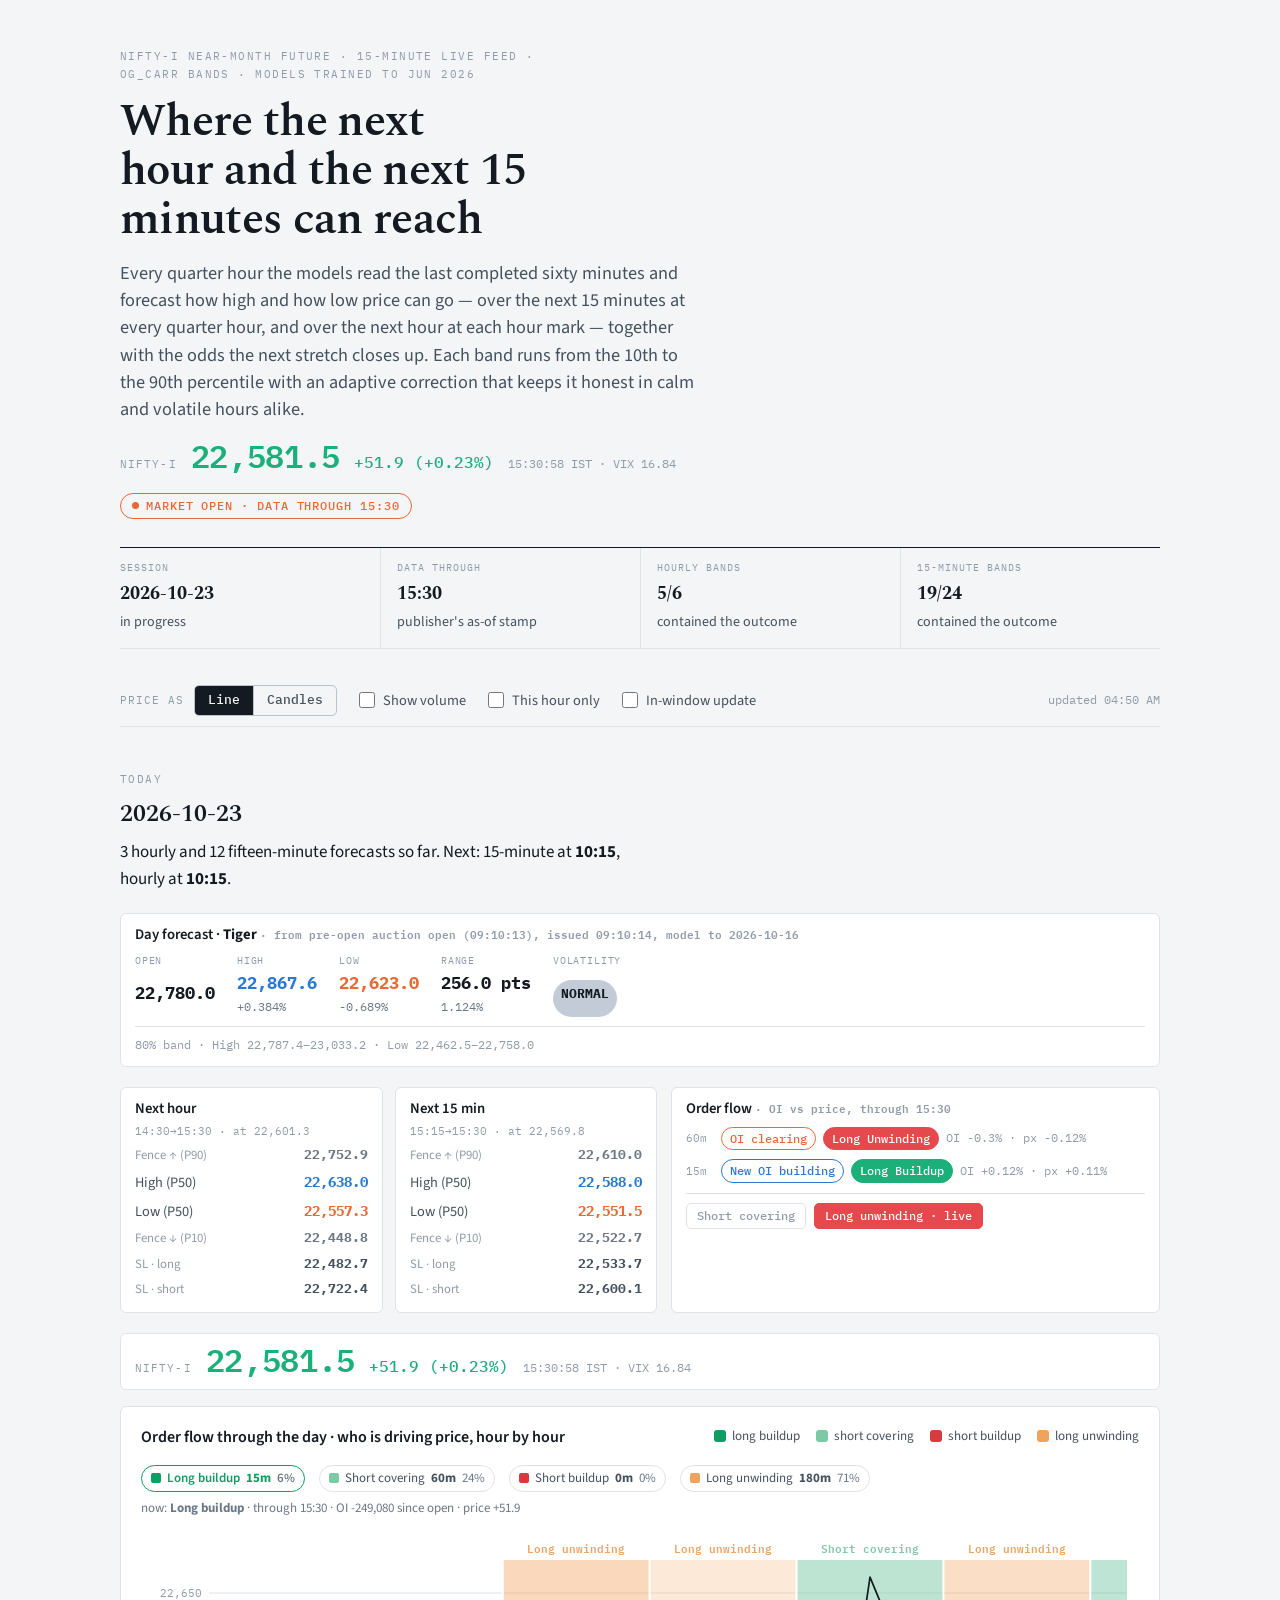
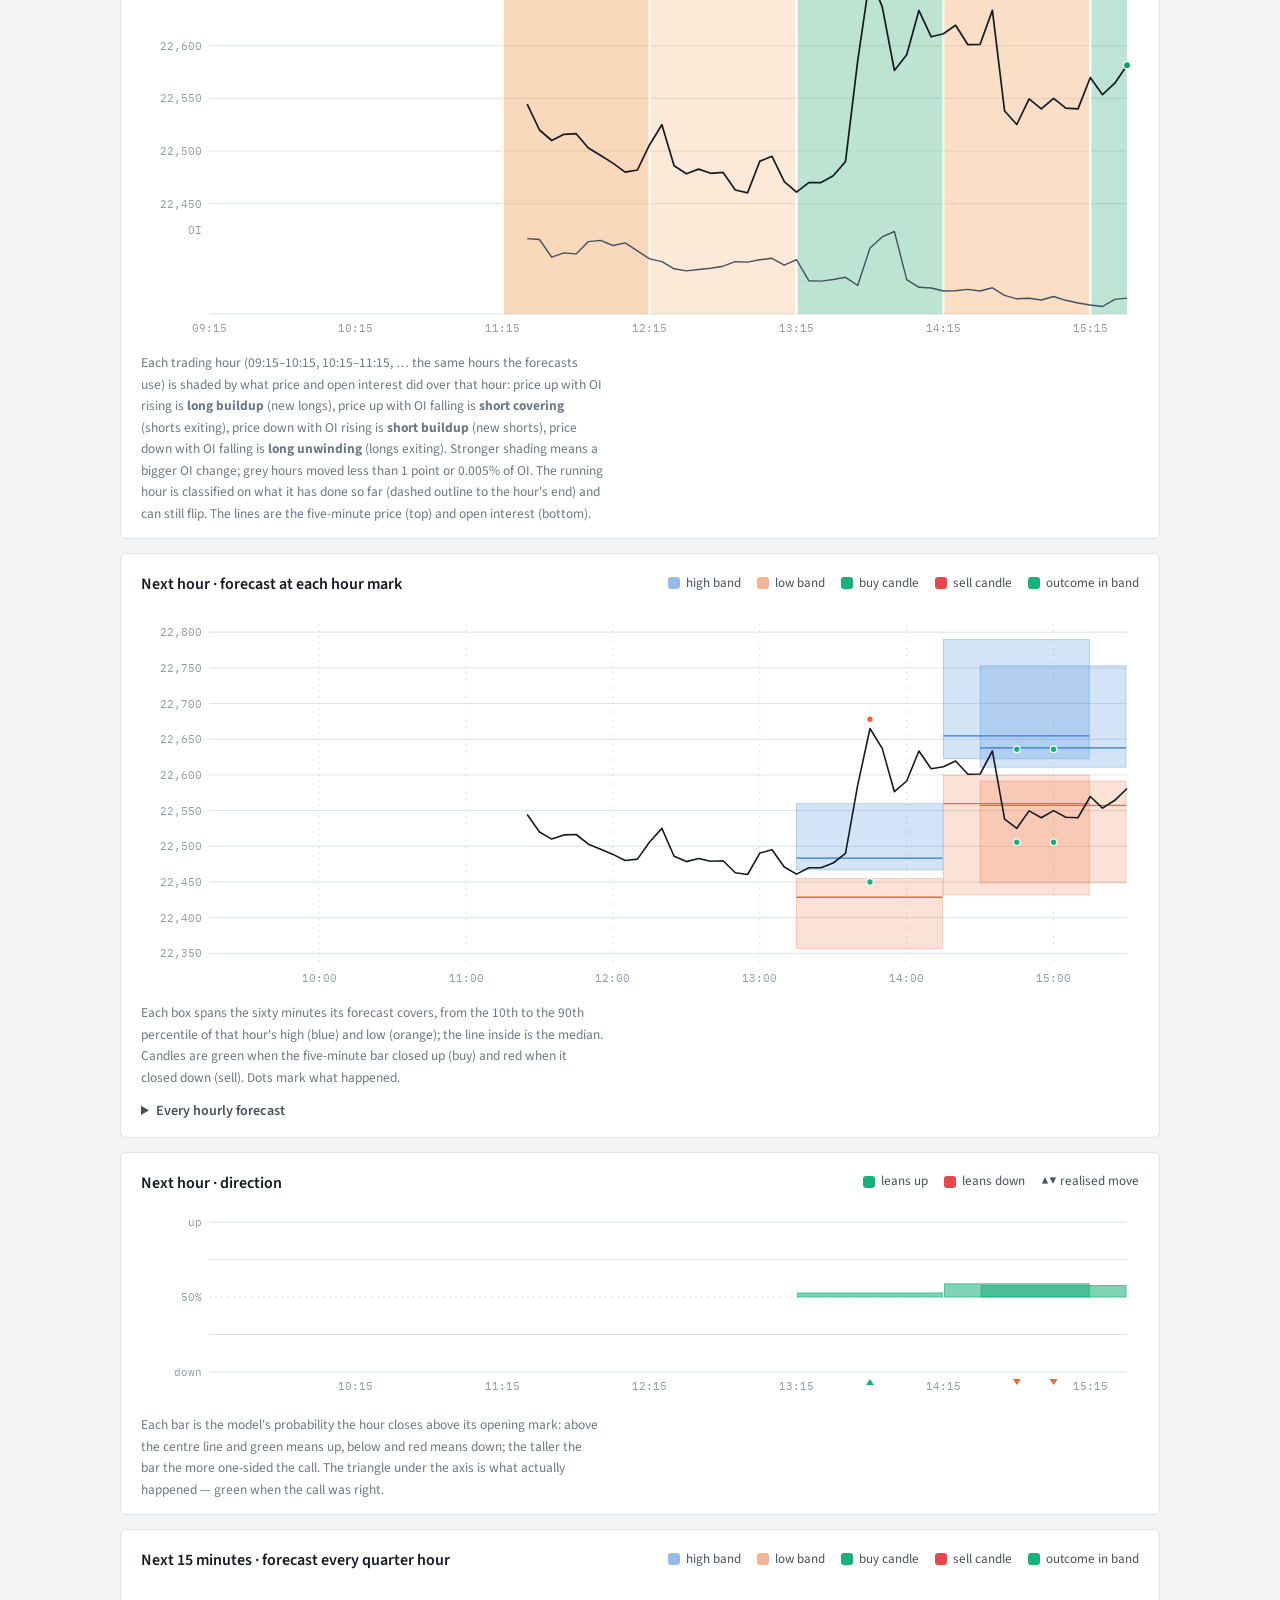
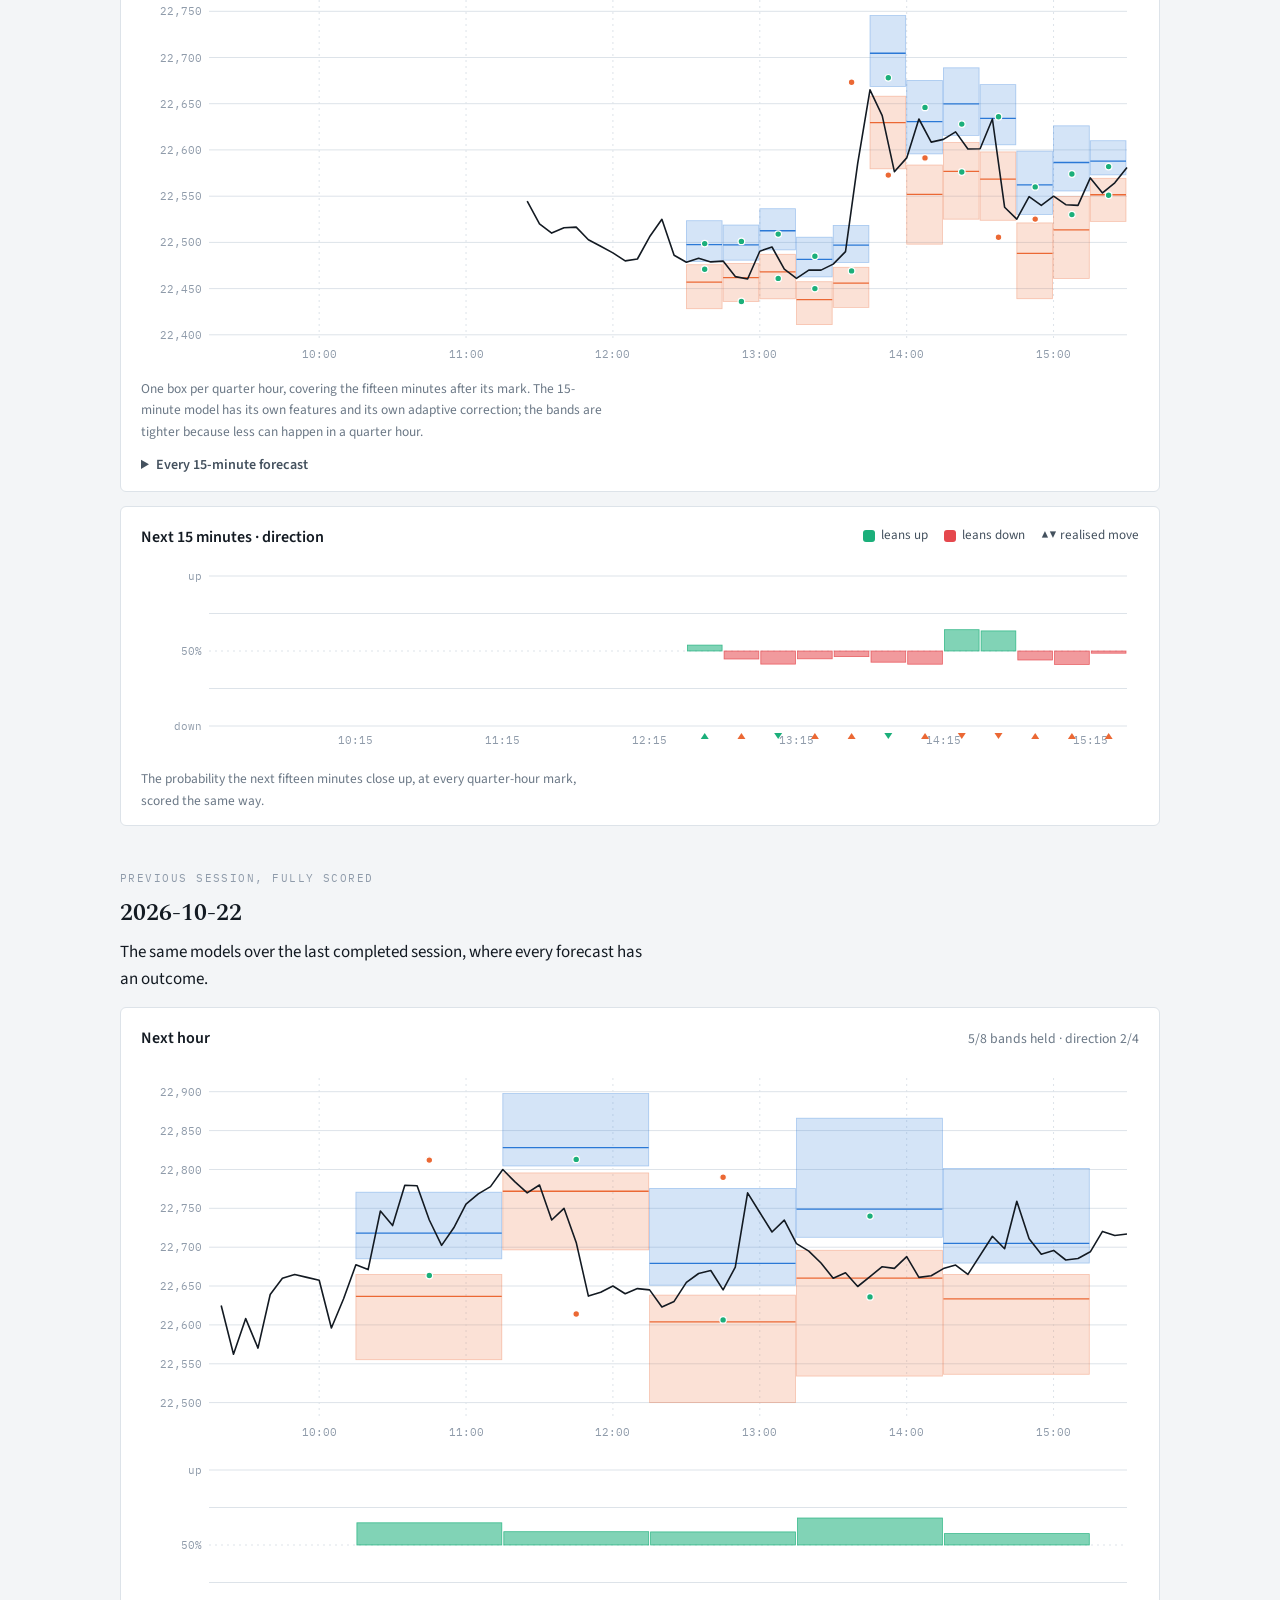
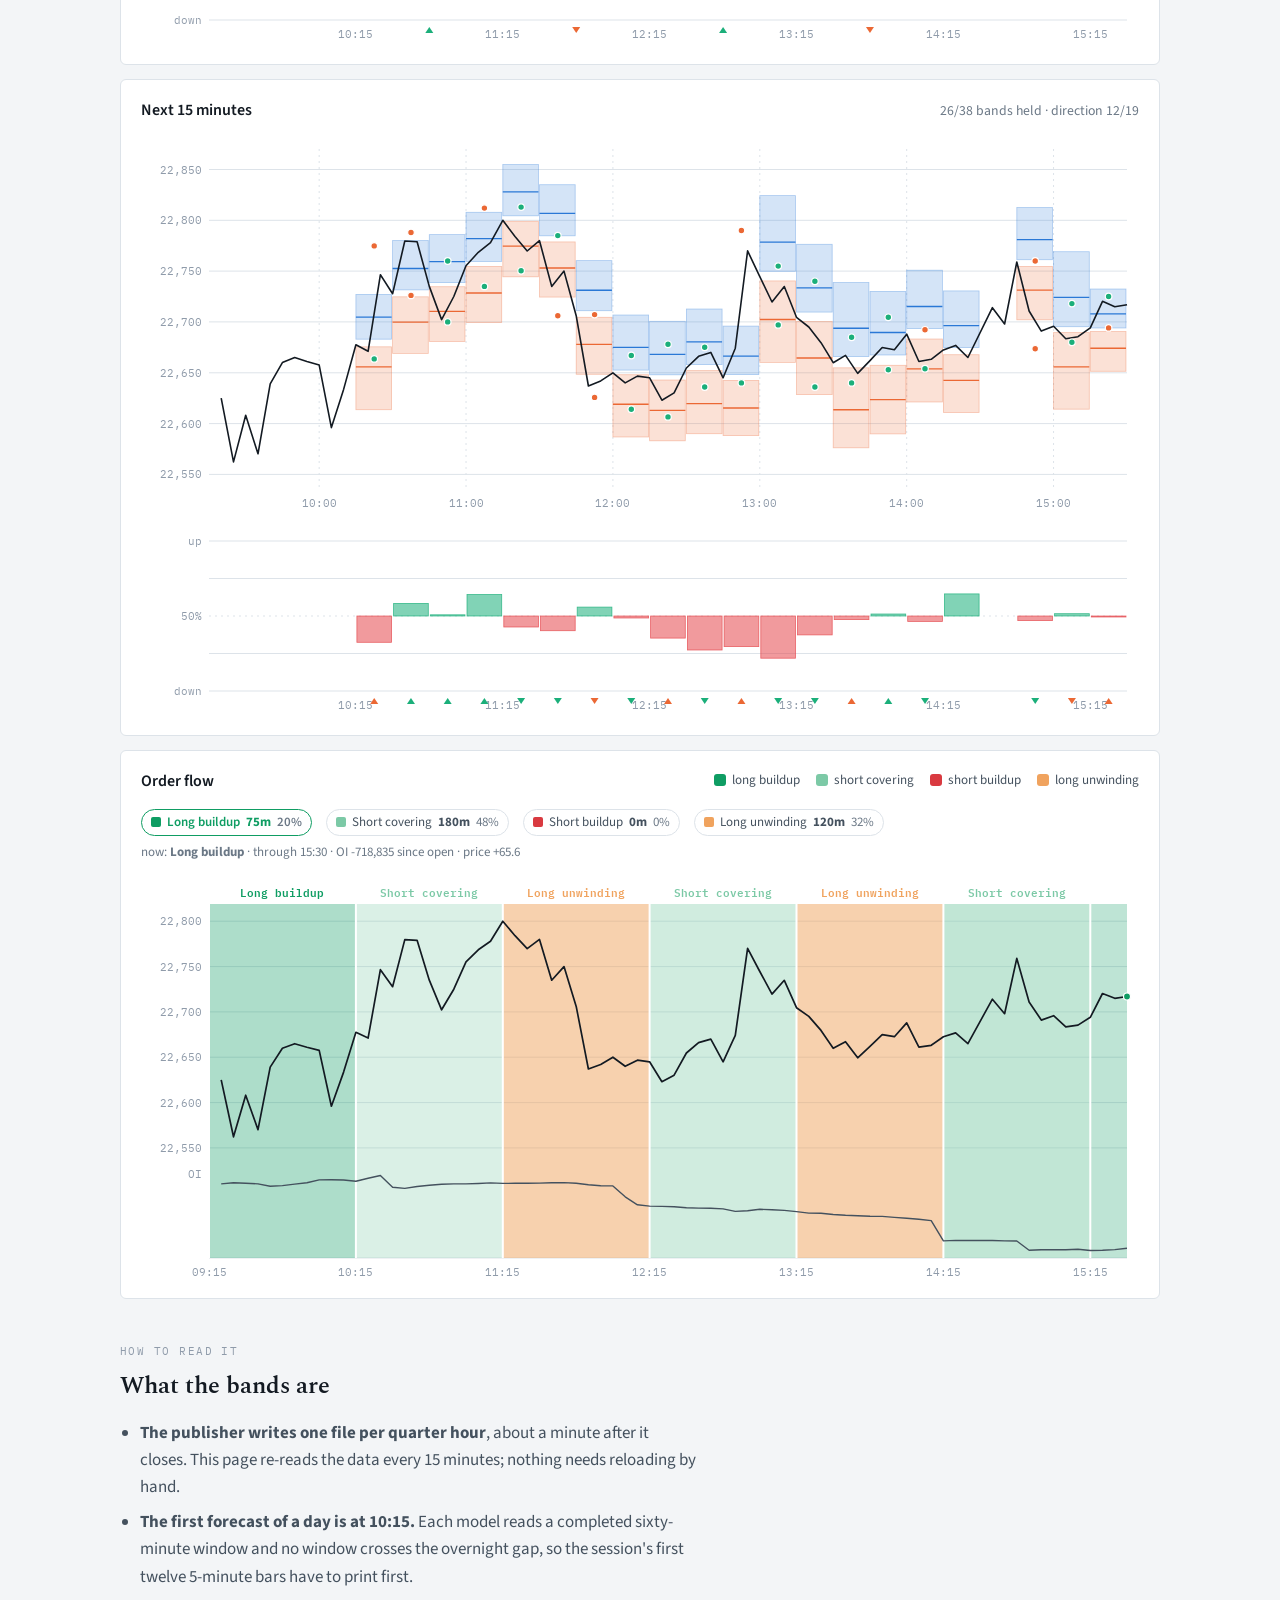
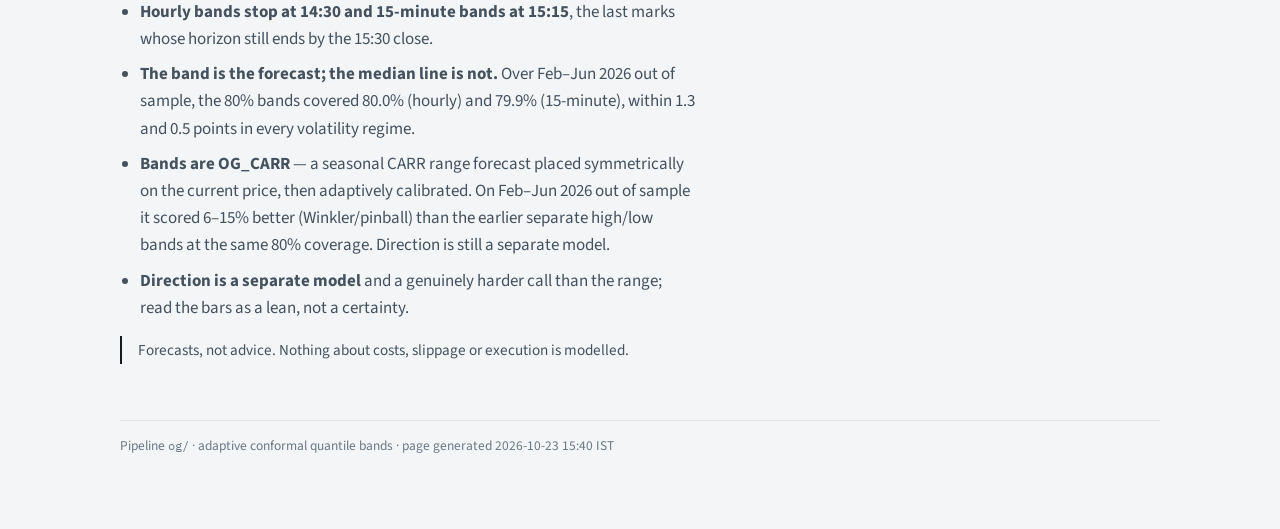
==== commit 8e304a59: "nifty live page" ====
--- a/index.html
+++ b/index.html
@@ -6,7 +6,7 @@
 <title>NIFTY Live Bands</title>
 <meta name="description" content="Live next-hour and next-15-minute high/low bands and direction for the NIFTY-I future.">
 <link rel="stylesheet" href="https://fonts.googleapis.com/css2?family=Spectral:ital,wght@0,500;0,600;1,500&family=Source+Sans+3:wght@400;600&family=IBM+Plex+Mono:wght@400;500&display=swap">
-<link rel="stylesheet" href="style.css?v=1792144496">
+<link rel="stylesheet" href="style.css?v=1792750202">
 </head>
 <body>
 <div class="wrap">
@@ -125,6 +125,6 @@
 <footer>Pipeline <span class="mono">og/</span> · adaptive conformal quantile bands · page generated <span id="f-gen">—</span></footer>
 </div>
 <div class="tip" id="tip" hidden></div>
-<script src="app.js?v=1792144496"></script>
+<script src="app.js?v=1792750202"></script>
 </body>
 </html>
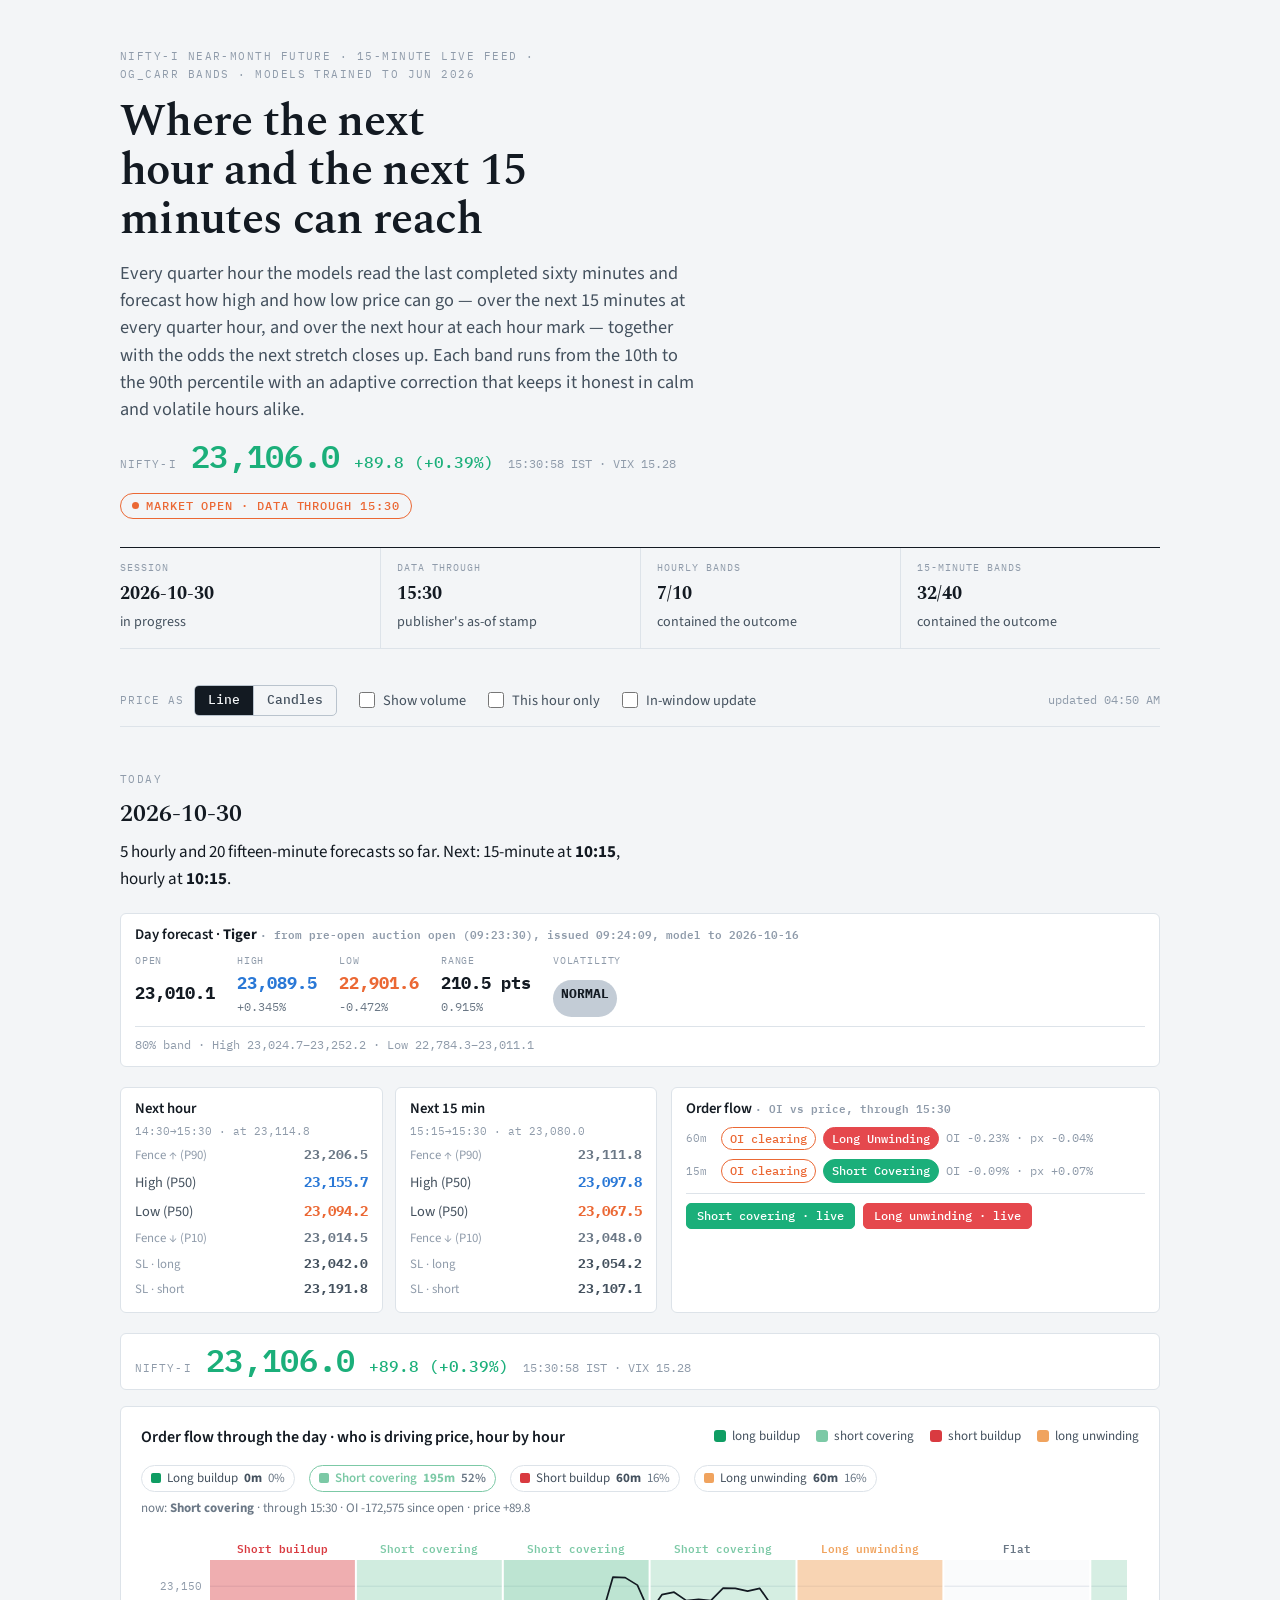
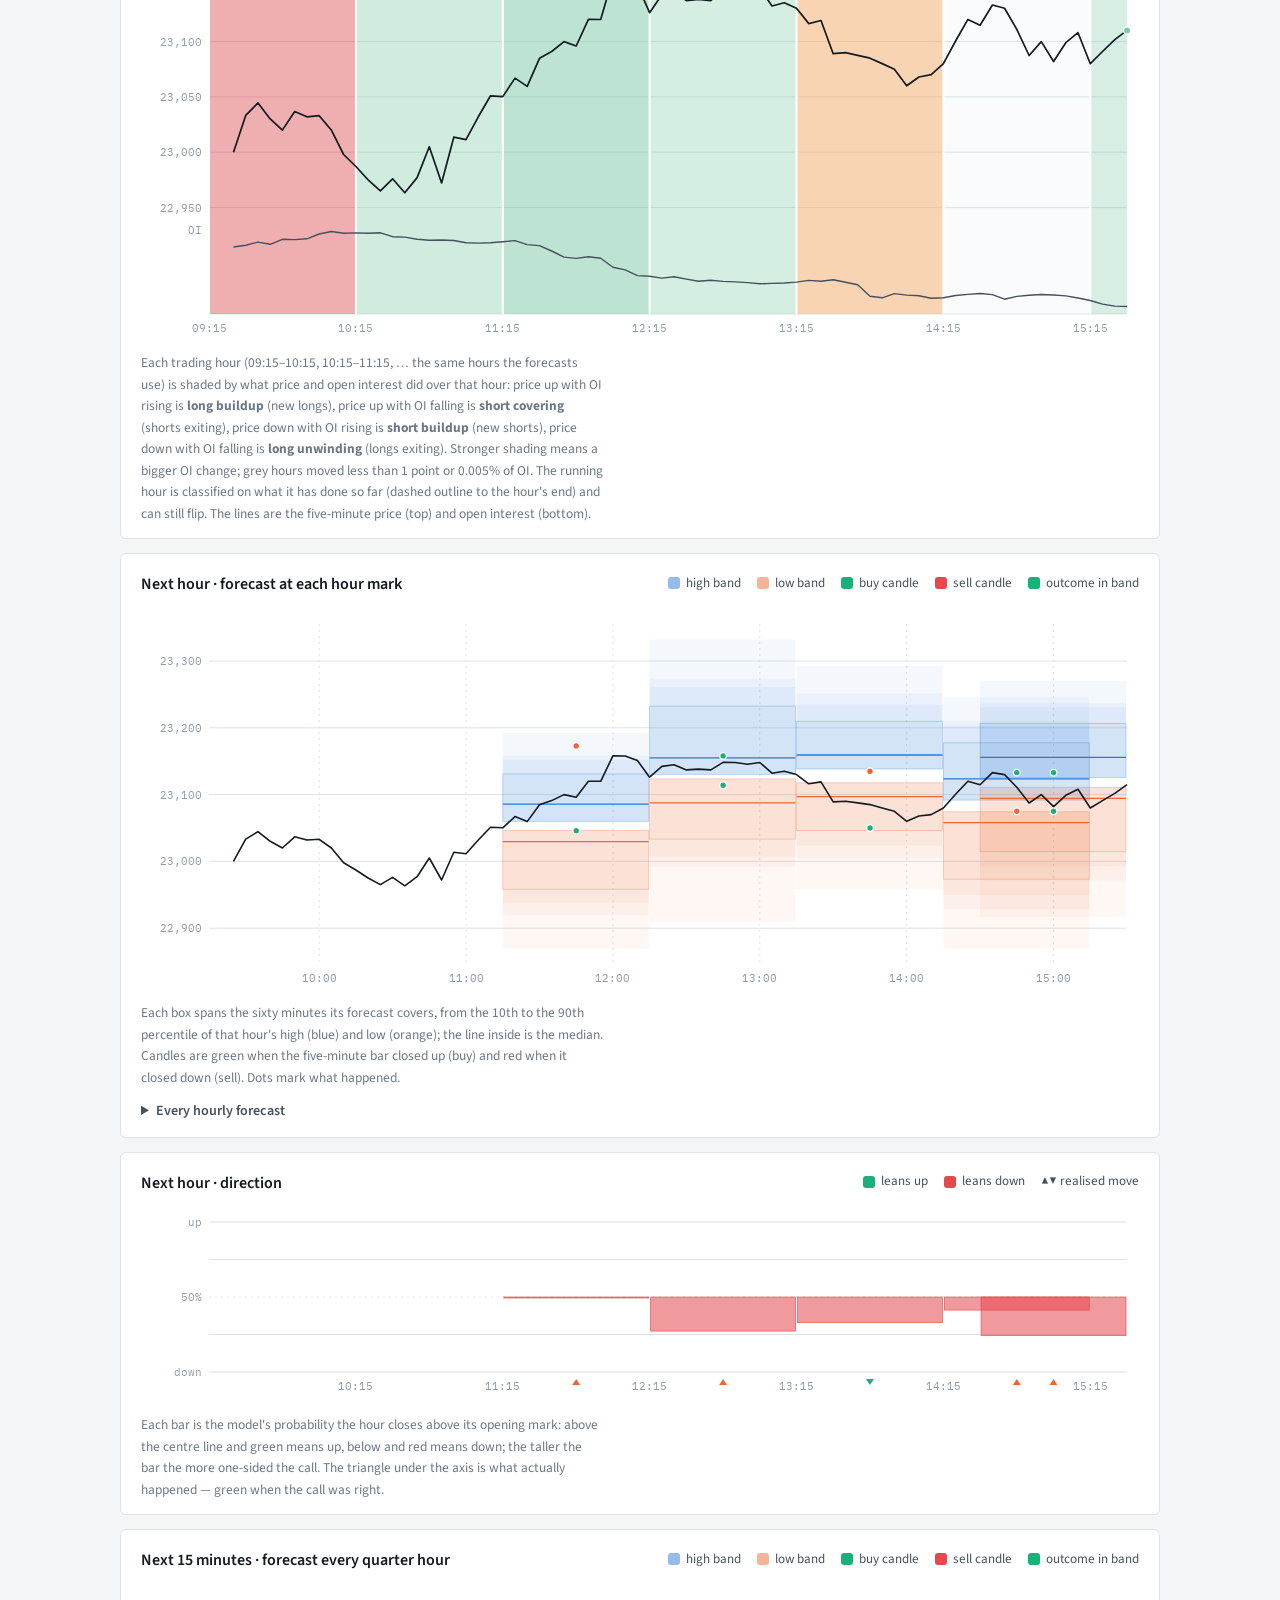
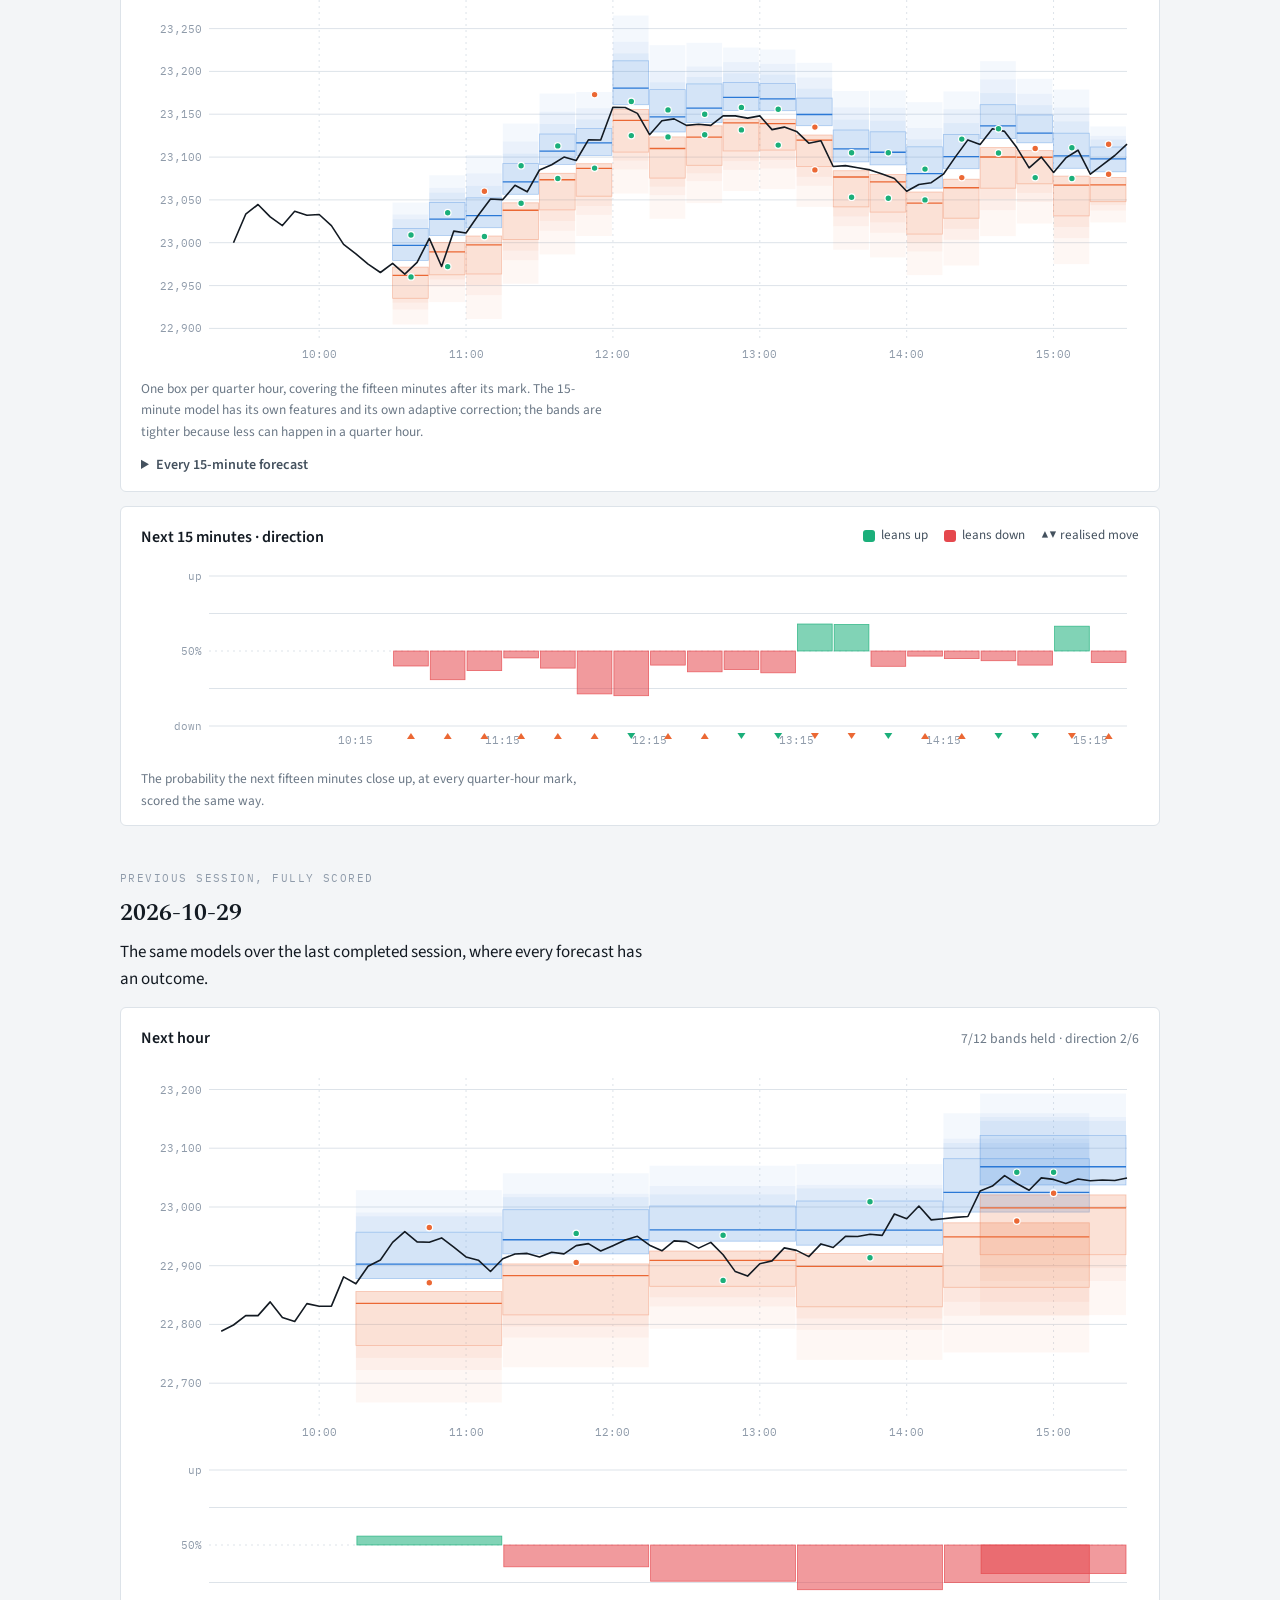
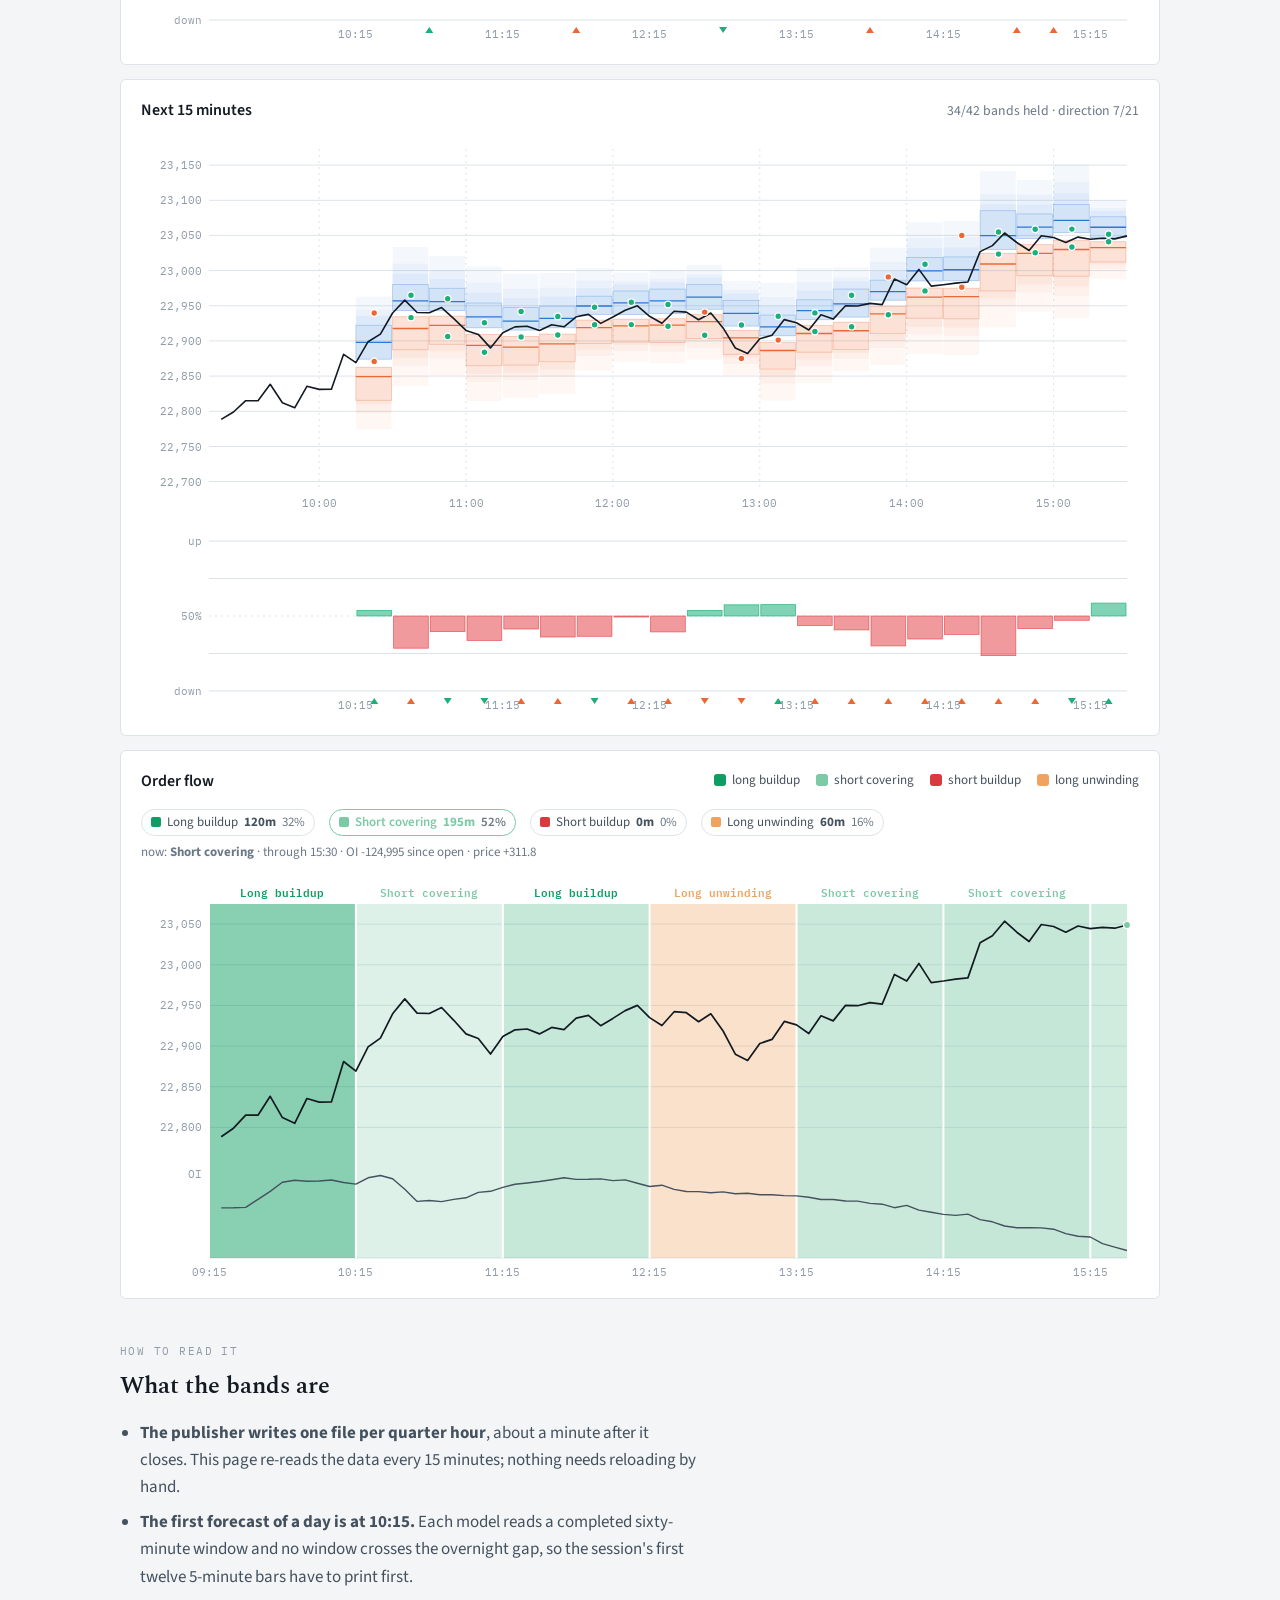
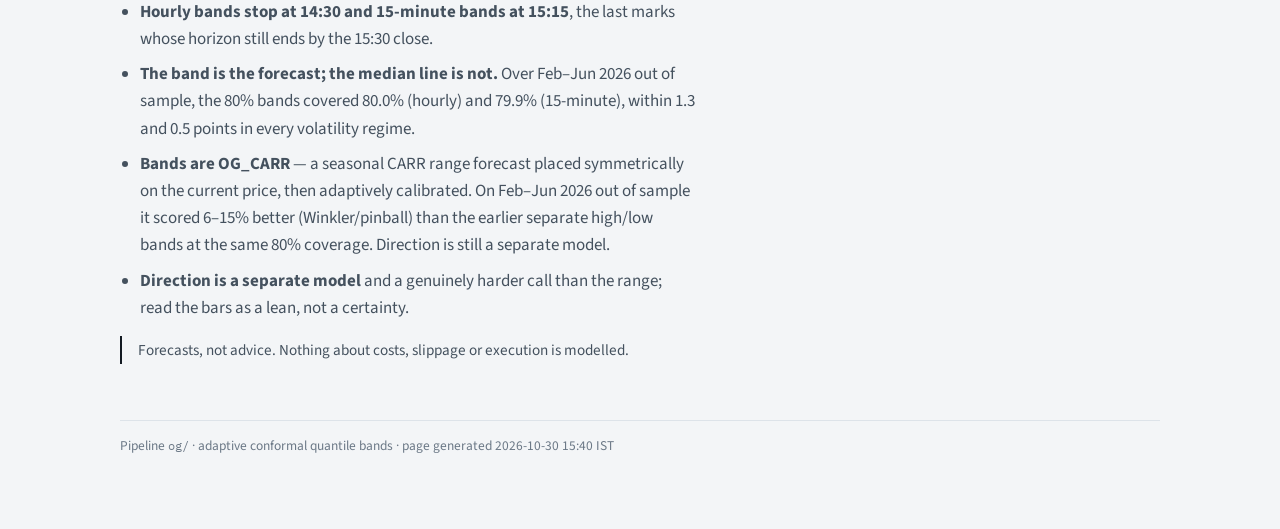
==== commit 674a4f7f: "nifty live page" ====
--- a/index.html
+++ b/index.html
@@ -6,7 +6,7 @@
 <title>NIFTY Live Bands</title>
 <meta name="description" content="Live next-hour and next-15-minute high/low bands and direction for the NIFTY-I future.">
 <link rel="stylesheet" href="https://fonts.googleapis.com/css2?family=Spectral:ital,wght@0,500;0,600;1,500&family=Source+Sans+3:wght@400;600&family=IBM+Plex+Mono:wght@400;500&display=swap">
-<link rel="stylesheet" href="style.css?v=1792750202">
+<link rel="stylesheet" href="style.css?v=1793355036">
 </head>
 <body>
 <div class="wrap">
@@ -125,6 +125,6 @@
 <footer>Pipeline <span class="mono">og/</span> · adaptive conformal quantile bands · page generated <span id="f-gen">—</span></footer>
 </div>
 <div class="tip" id="tip" hidden></div>
-<script src="app.js?v=1792750202"></script>
+<script src="app.js?v=1793355036"></script>
 </body>
 </html>
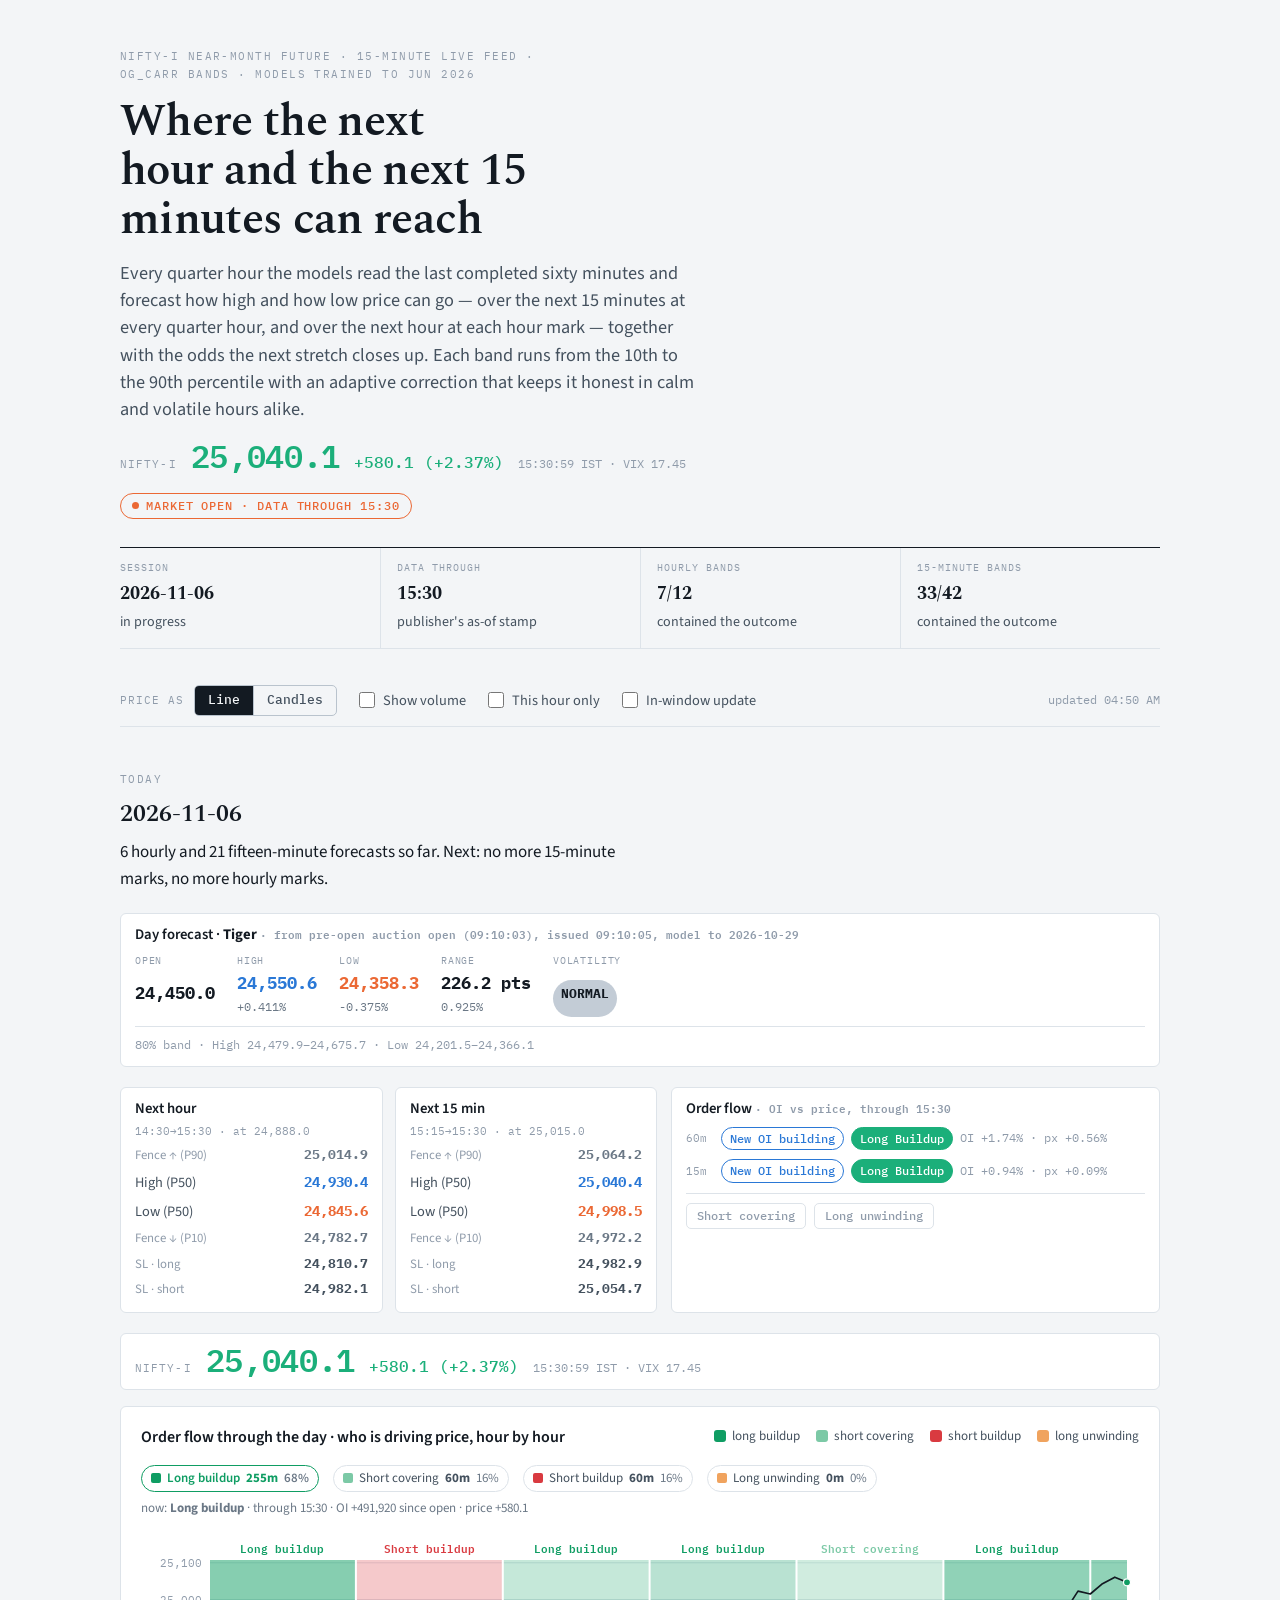
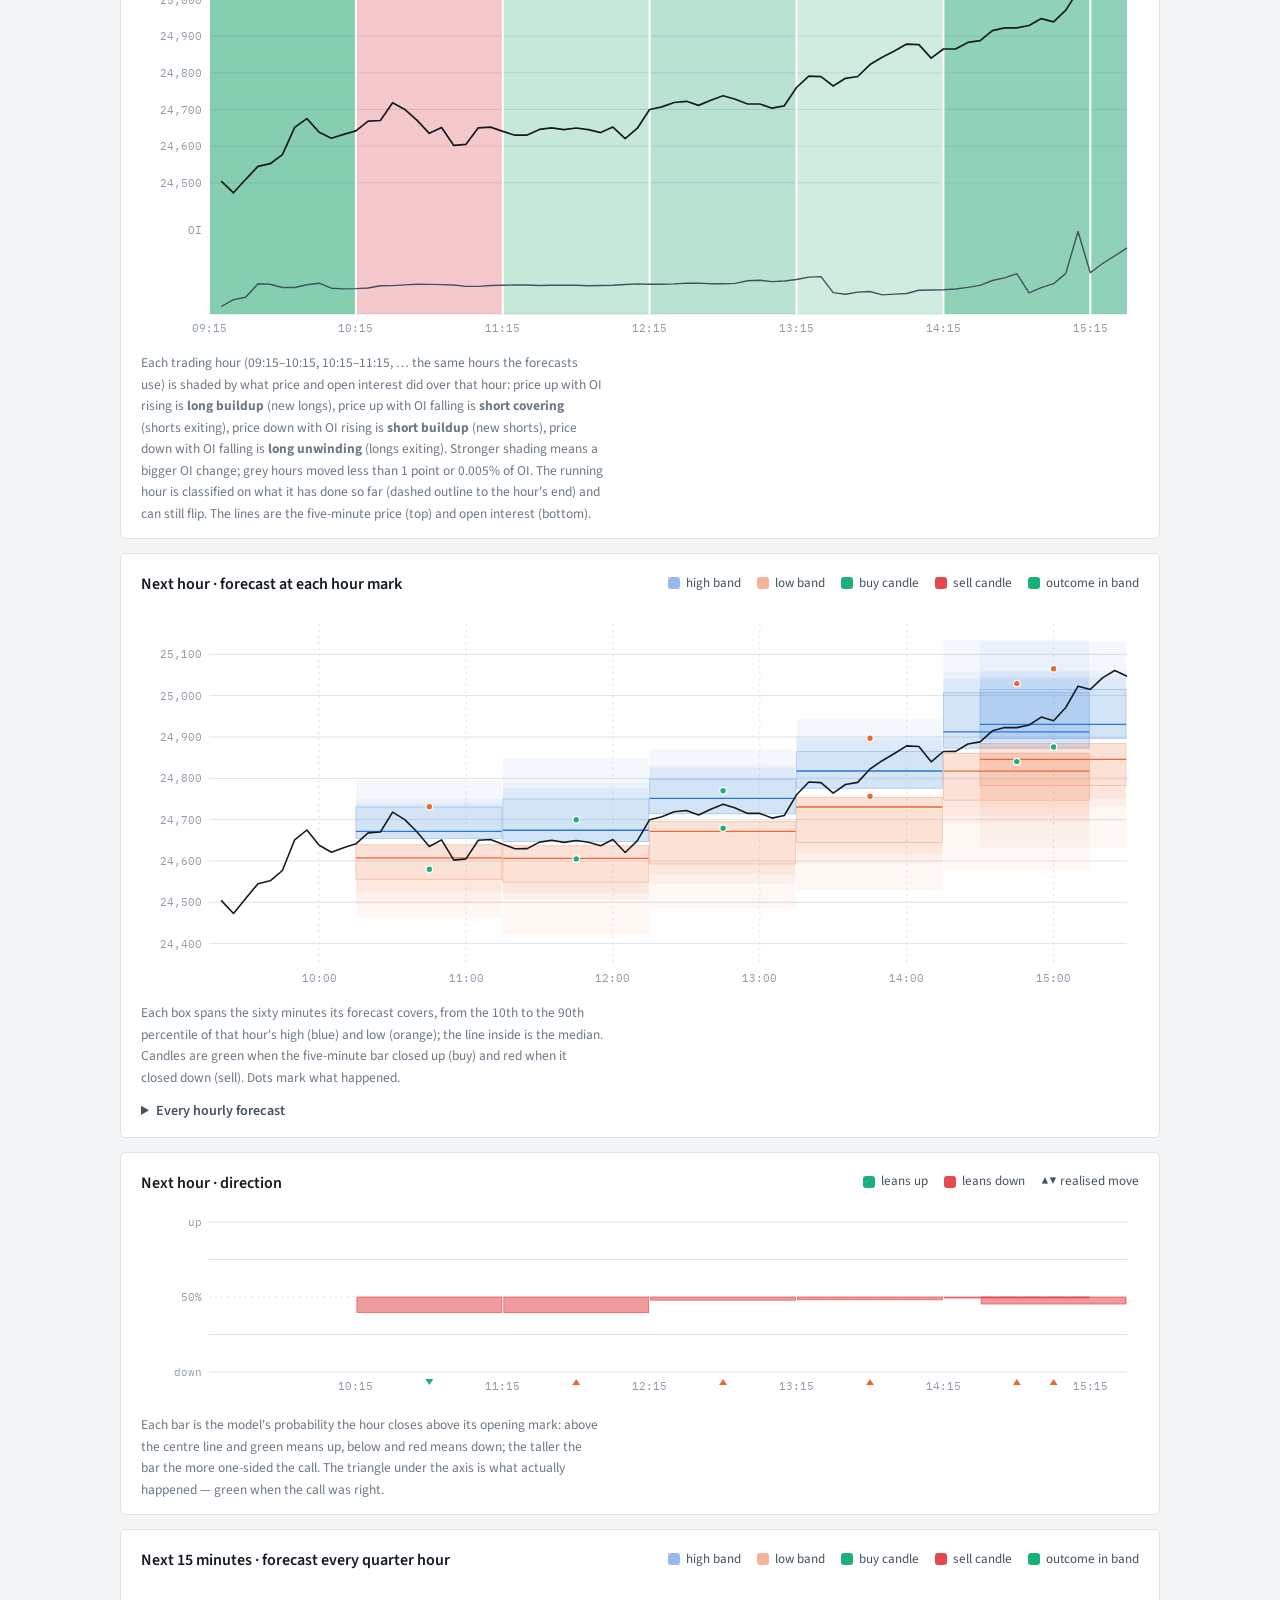
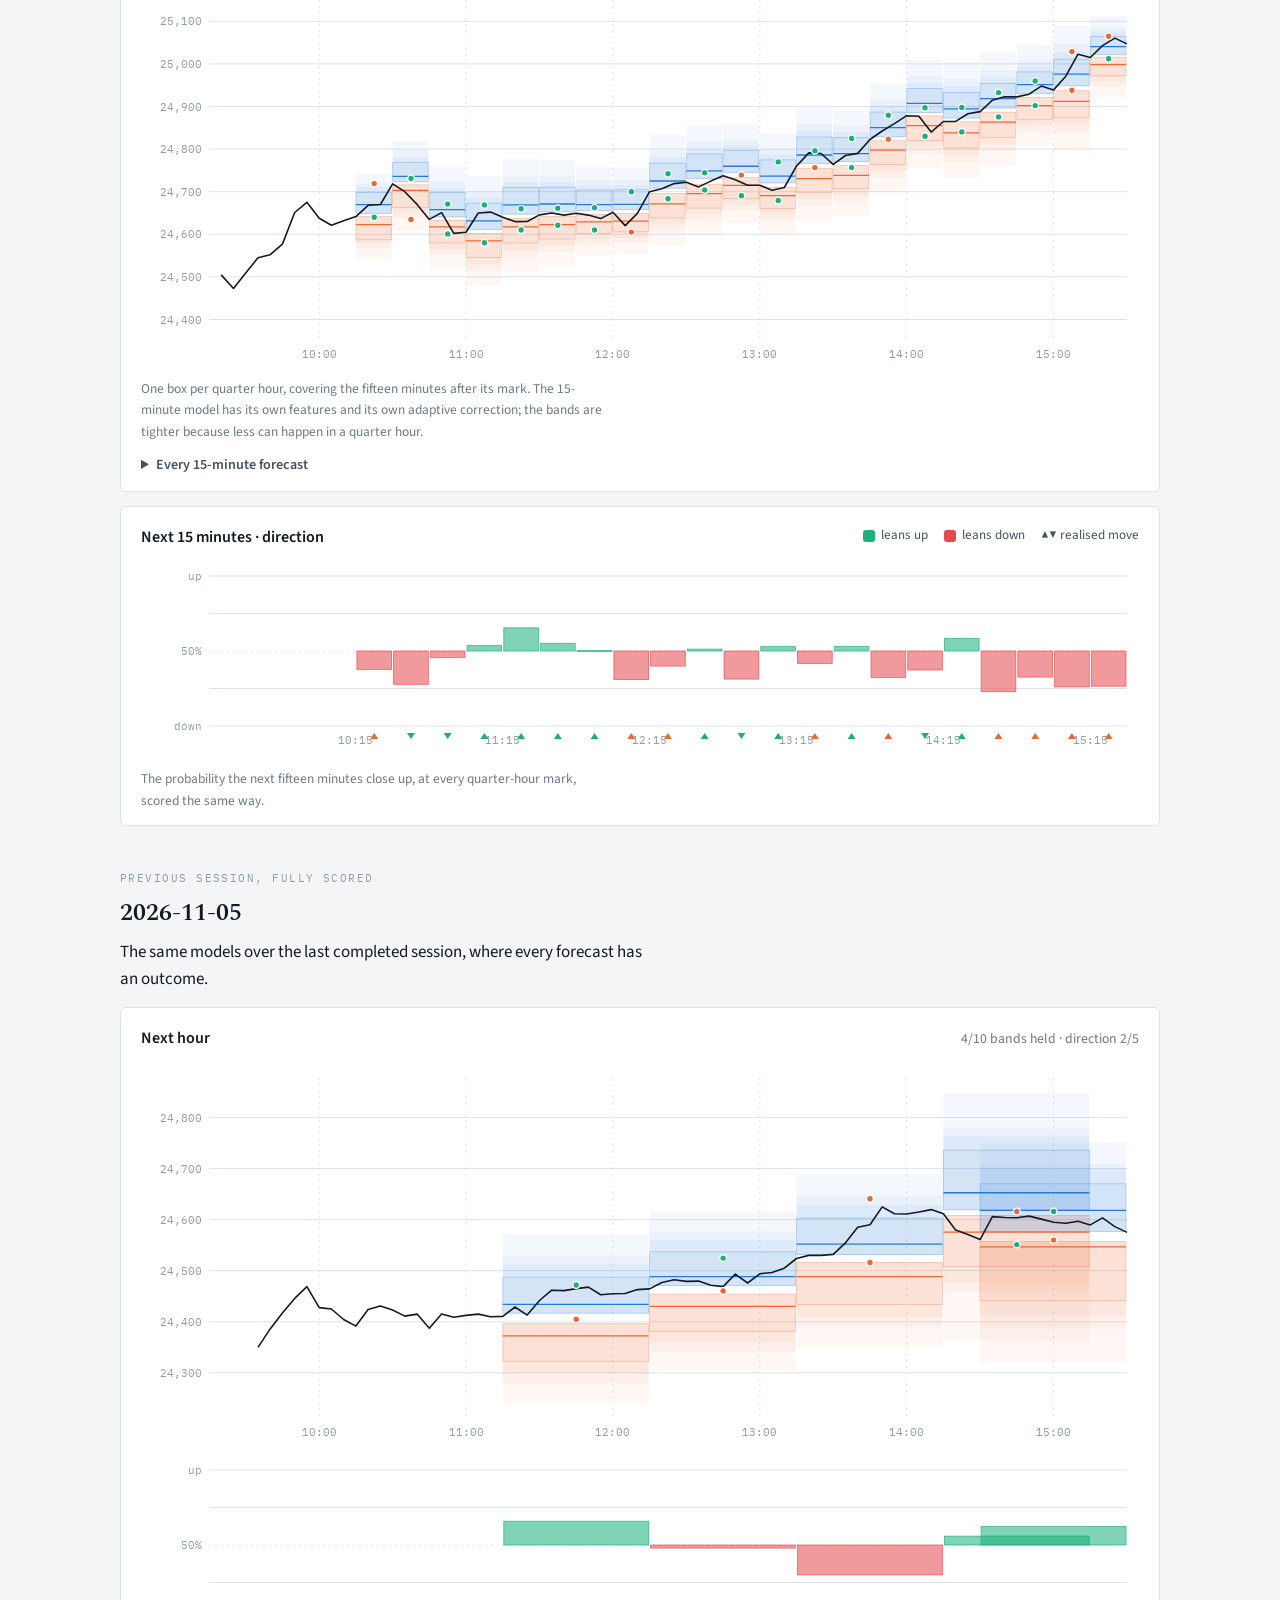
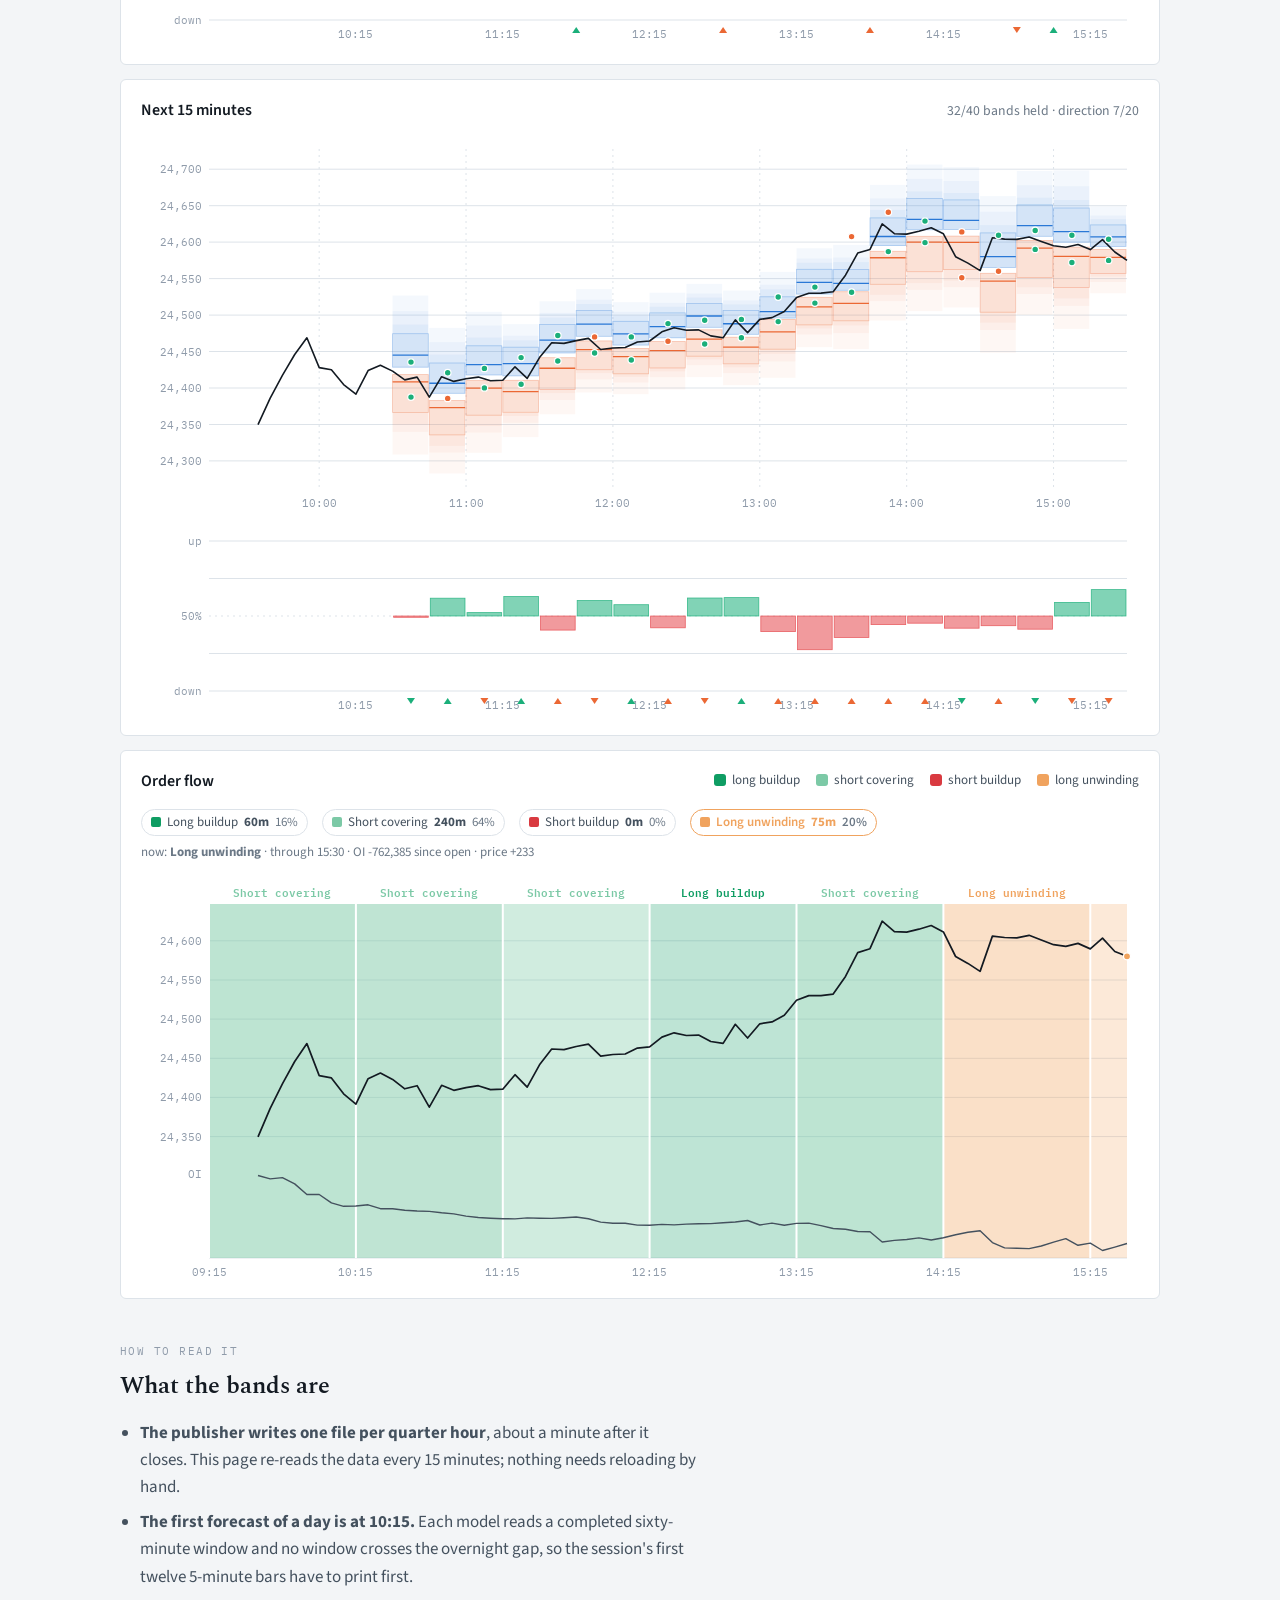
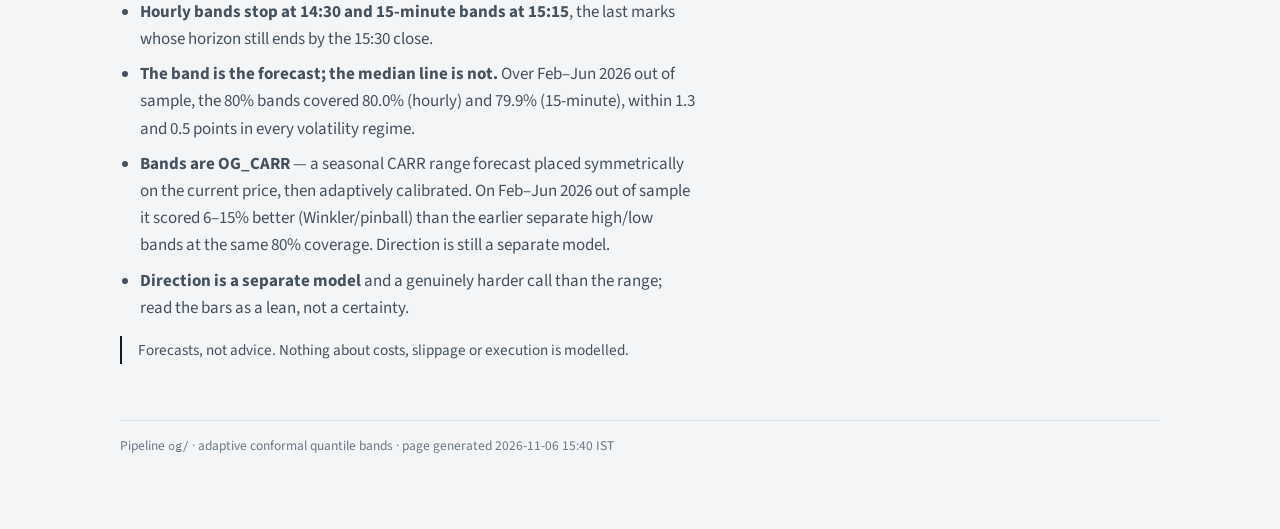
==== commit 8f3d42f0: "nifty live page" ====
--- a/index.html
+++ b/index.html
@@ -6,7 +6,7 @@
 <title>NIFTY Live Bands</title>
 <meta name="description" content="Live next-hour and next-15-minute high/low bands and direction for the NIFTY-I future.">
 <link rel="stylesheet" href="https://fonts.googleapis.com/css2?family=Spectral:ital,wght@0,500;0,600;1,500&family=Source+Sans+3:wght@400;600&family=IBM+Plex+Mono:wght@400;500&display=swap">
-<link rel="stylesheet" href="style.css?v=1793355036">
+<link rel="stylesheet" href="style.css?v=1793959834">
 </head>
 <body>
 <div class="wrap">
@@ -125,6 +125,6 @@
 <footer>Pipeline <span class="mono">og/</span> · adaptive conformal quantile bands · page generated <span id="f-gen">—</span></footer>
 </div>
 <div class="tip" id="tip" hidden></div>
-<script src="app.js?v=1793355036"></script>
+<script src="app.js?v=1793959834"></script>
 </body>
 </html>
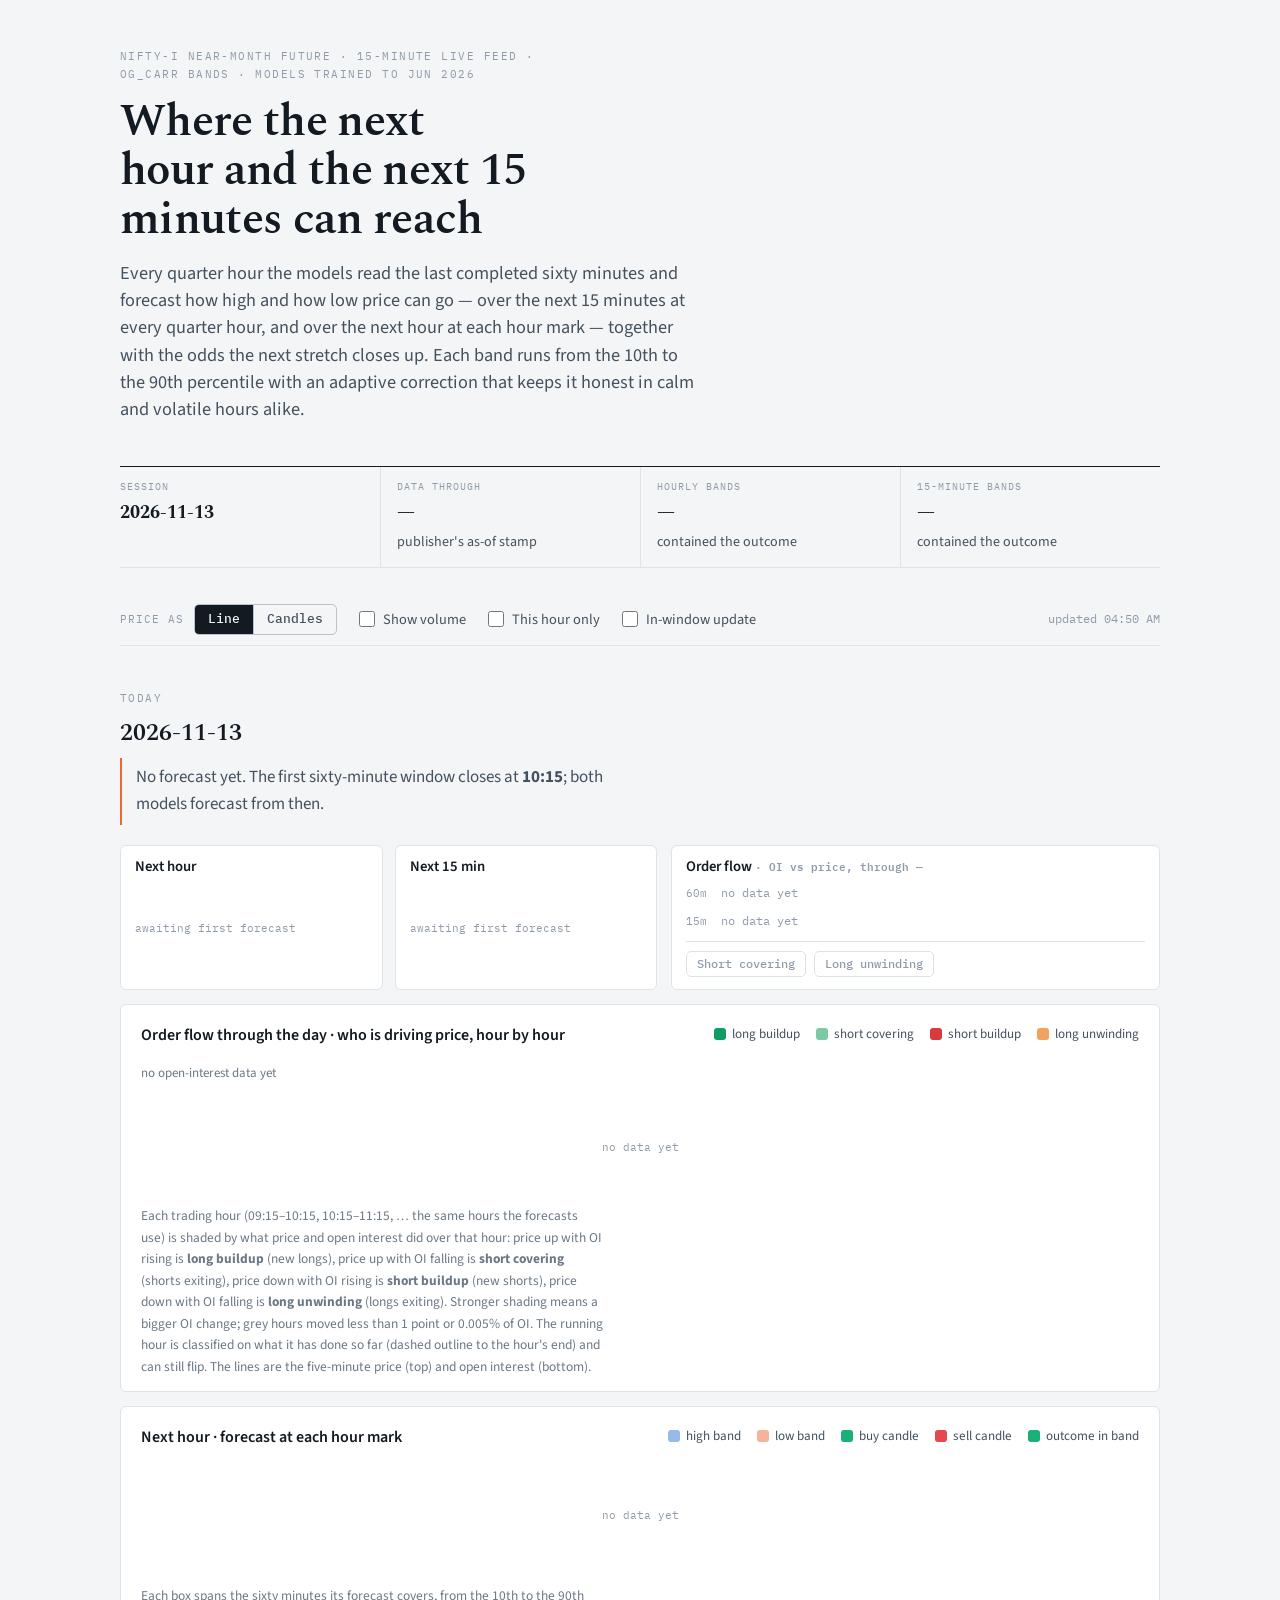
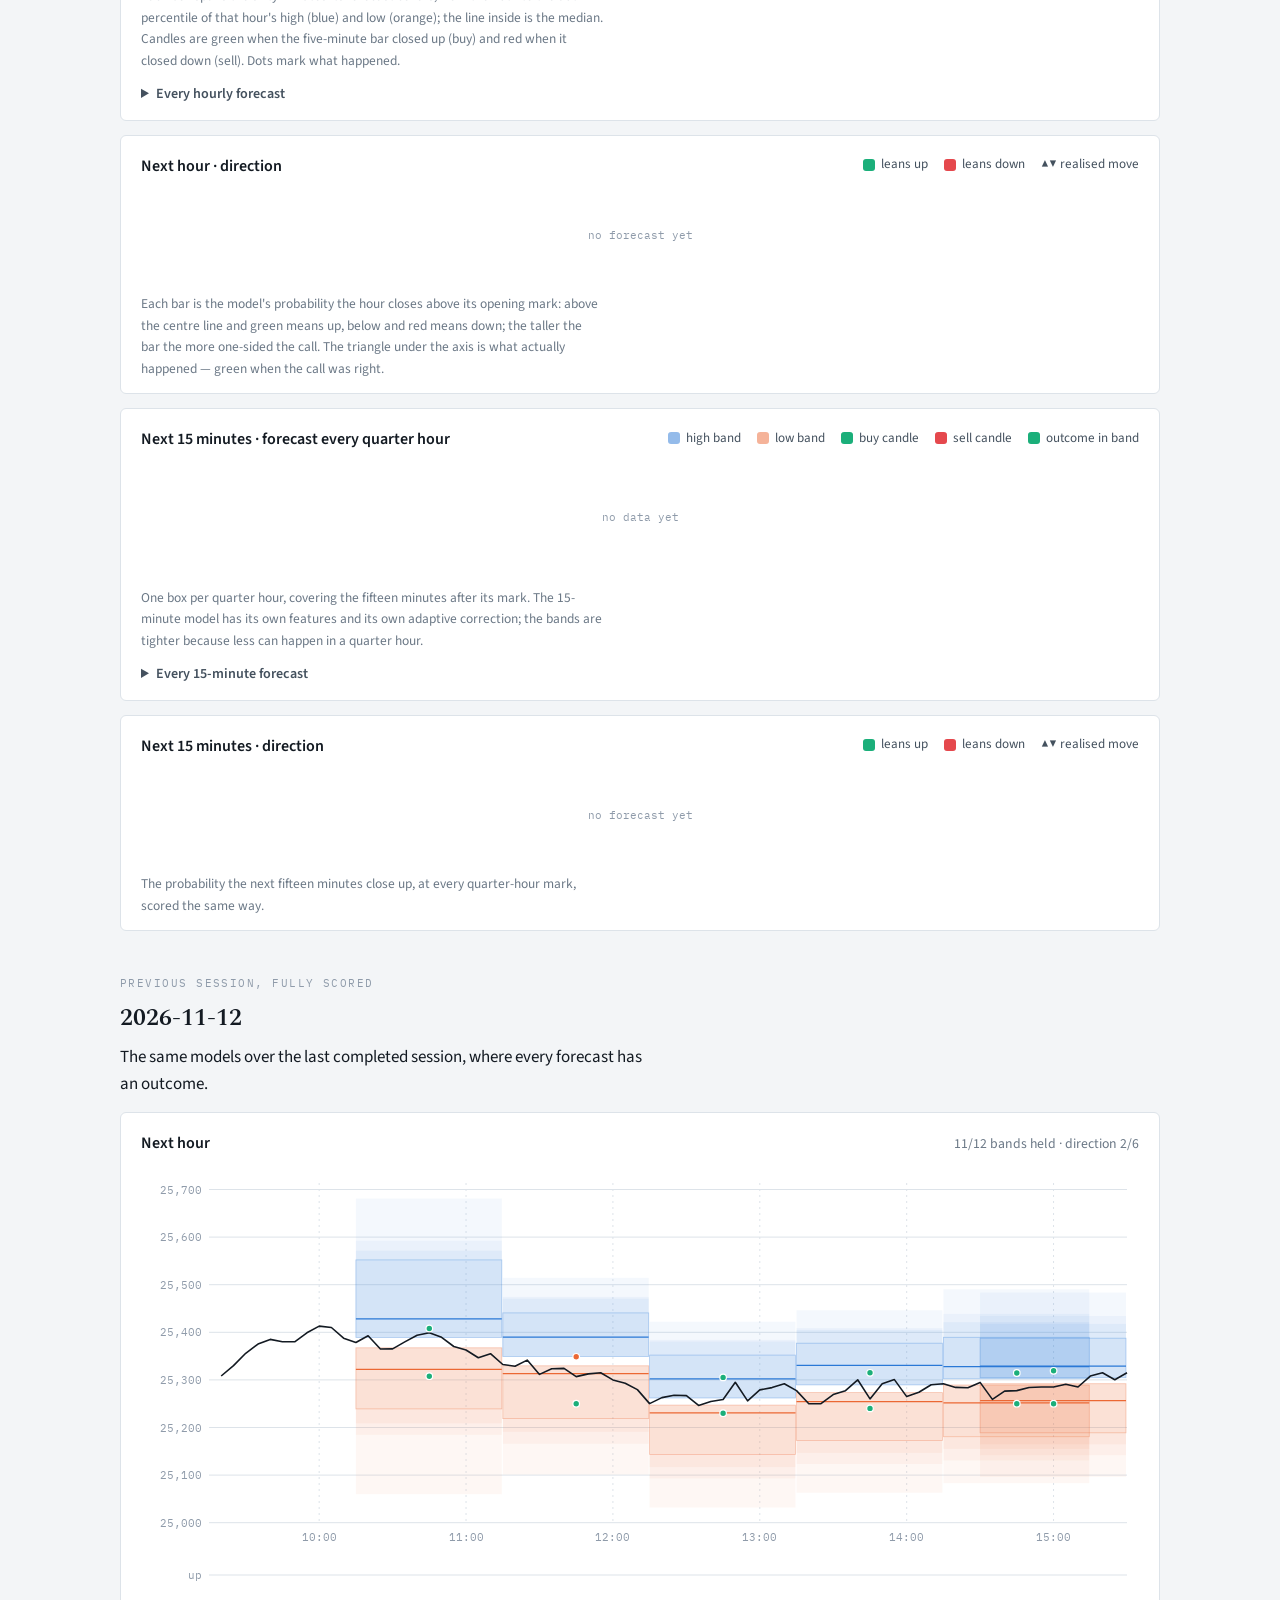
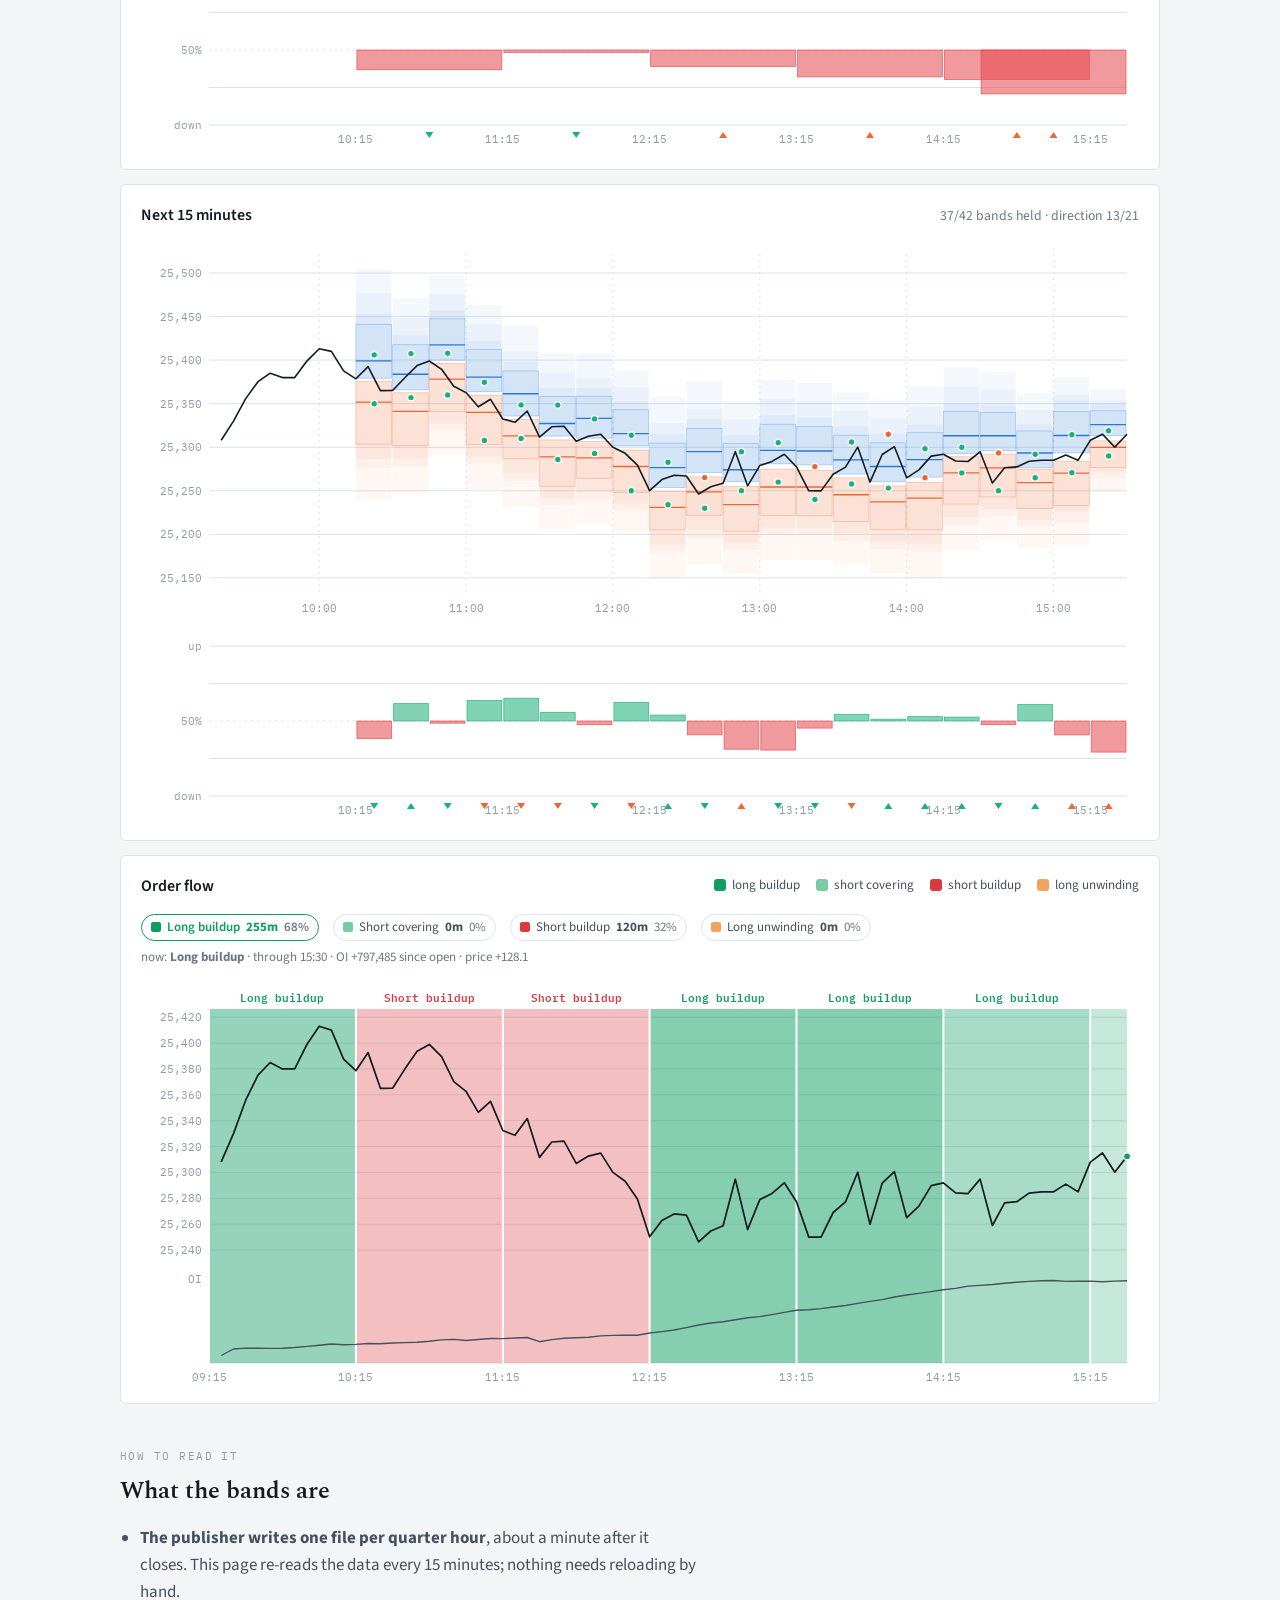
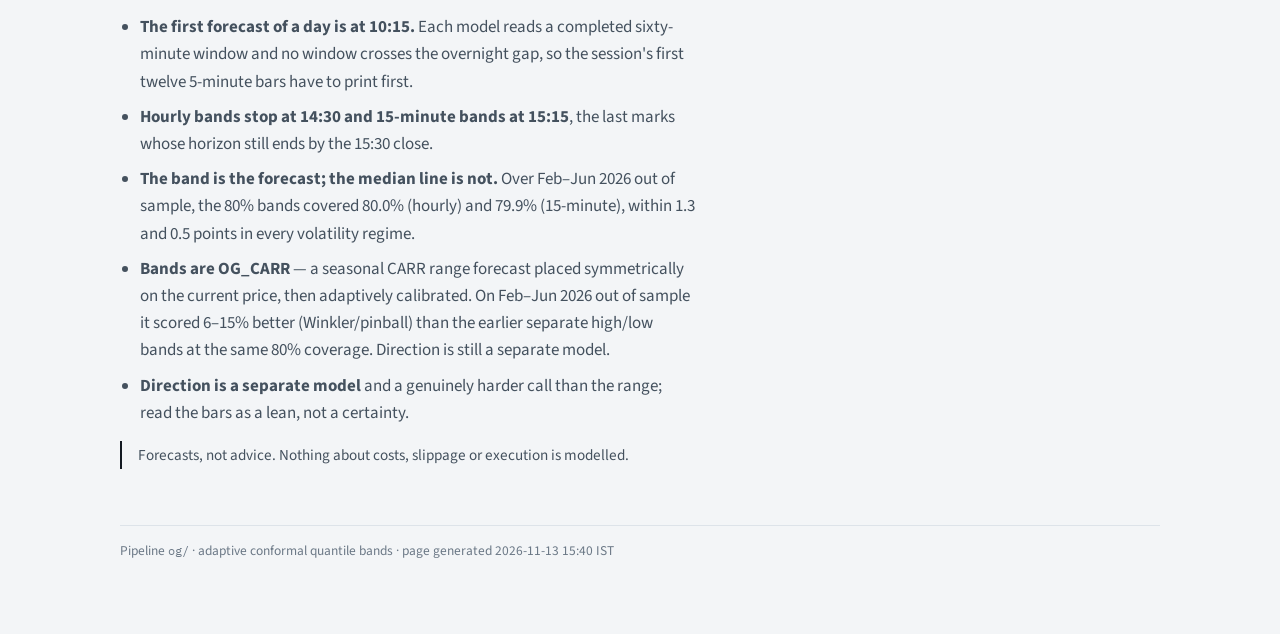
==== commit bf600fdb: "nifty live page" ====
--- a/index.html
+++ b/index.html
@@ -6,7 +6,7 @@
 <title>NIFTY Live Bands</title>
 <meta name="description" content="Live next-hour and next-15-minute high/low bands and direction for the NIFTY-I future.">
 <link rel="stylesheet" href="https://fonts.googleapis.com/css2?family=Spectral:ital,wght@0,500;0,600;1,500&family=Source+Sans+3:wght@400;600&family=IBM+Plex+Mono:wght@400;500&display=swap">
-<link rel="stylesheet" href="style.css?v=1793959834">
+<link rel="stylesheet" href="style.css?v=1794564656">
 </head>
 <body>
 <div class="wrap">
@@ -125,6 +125,6 @@
 <footer>Pipeline <span class="mono">og/</span> · adaptive conformal quantile bands · page generated <span id="f-gen">—</span></footer>
 </div>
 <div class="tip" id="tip" hidden></div>
-<script src="app.js?v=1793959834"></script>
+<script src="app.js?v=1794564656"></script>
 </body>
 </html>
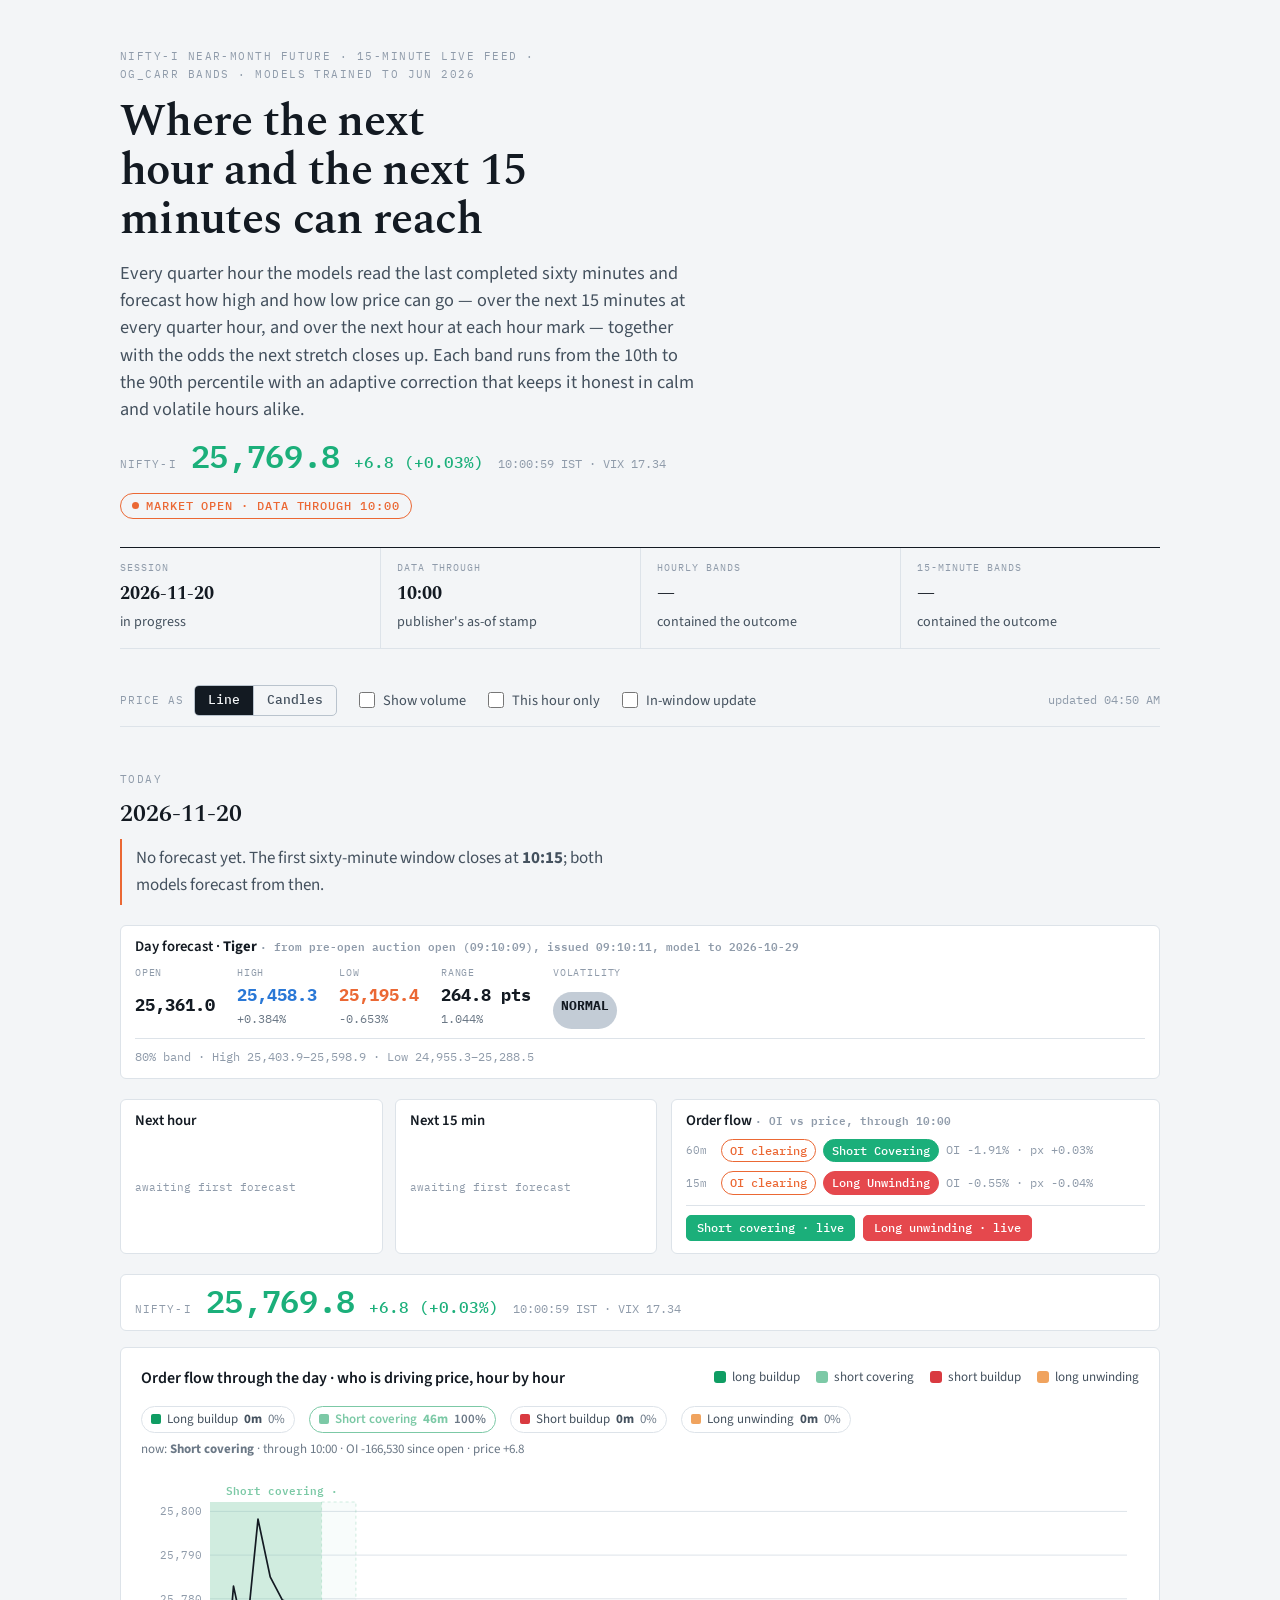
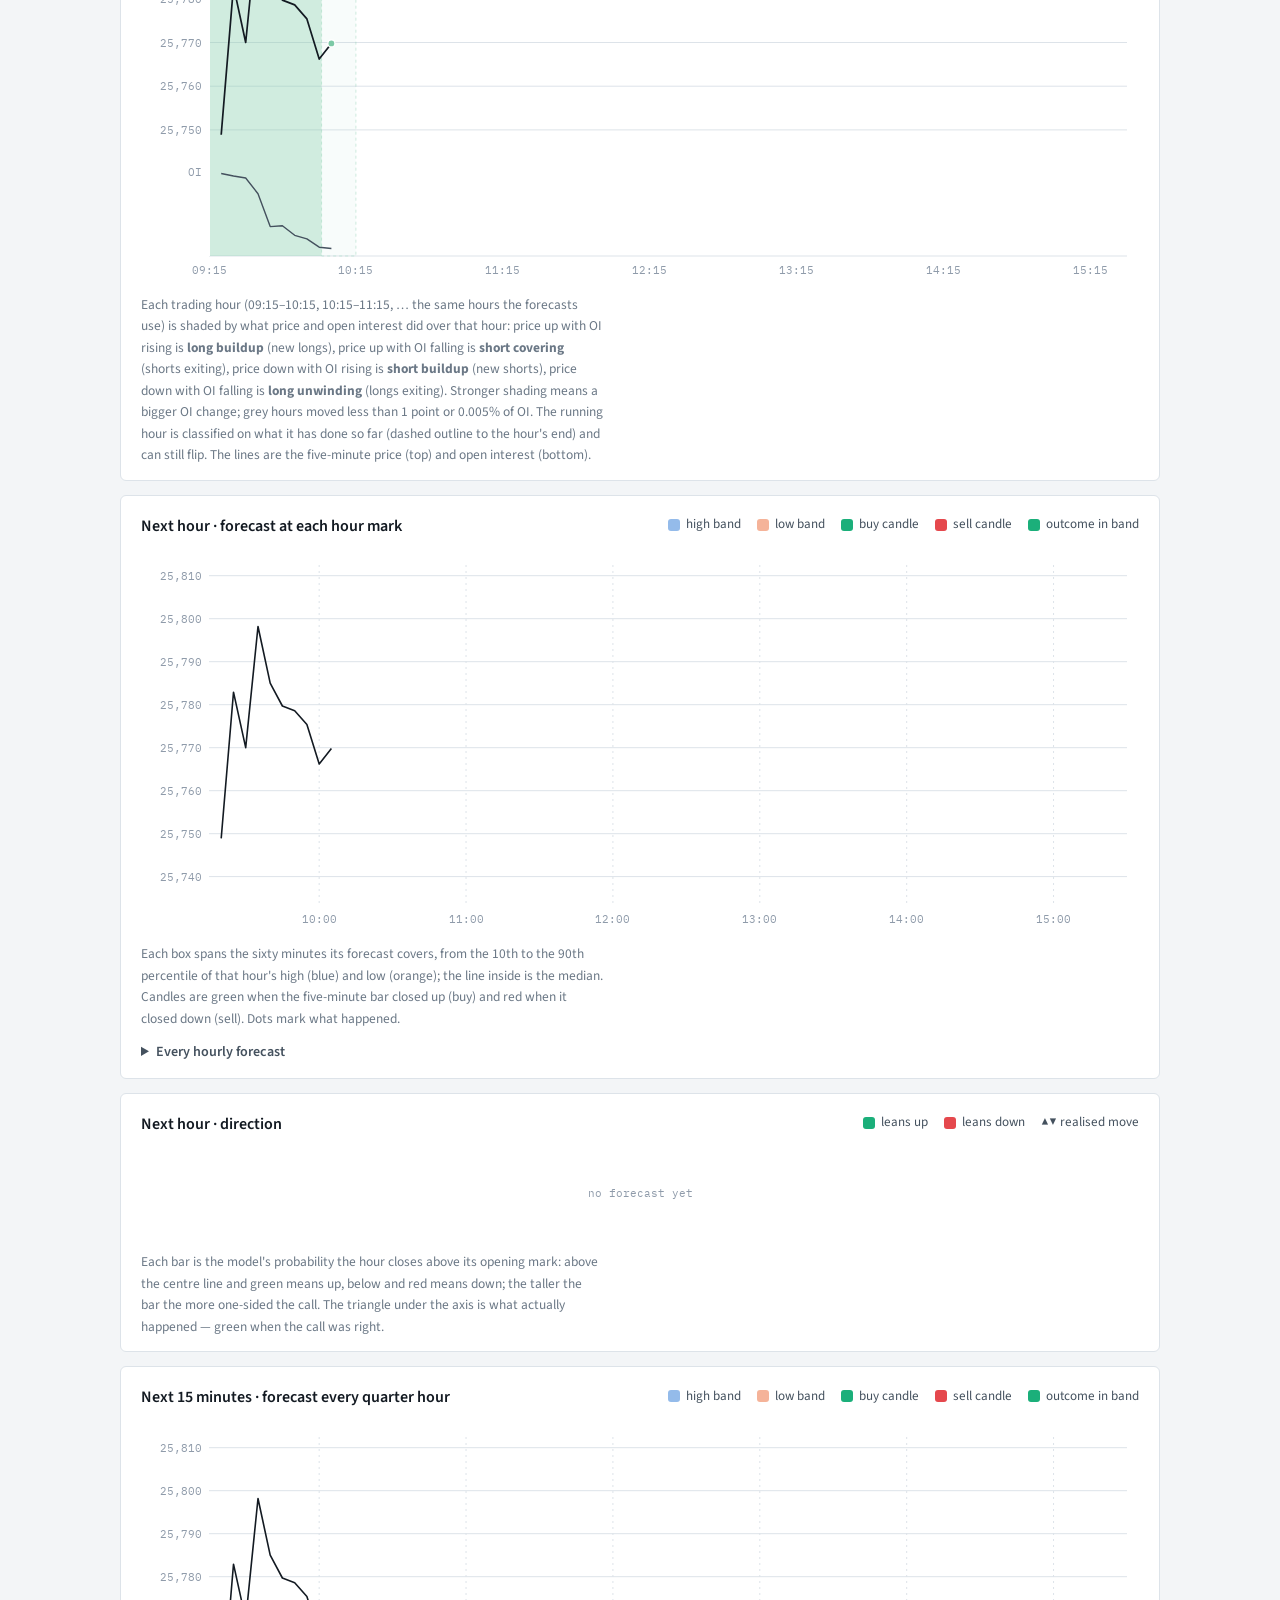
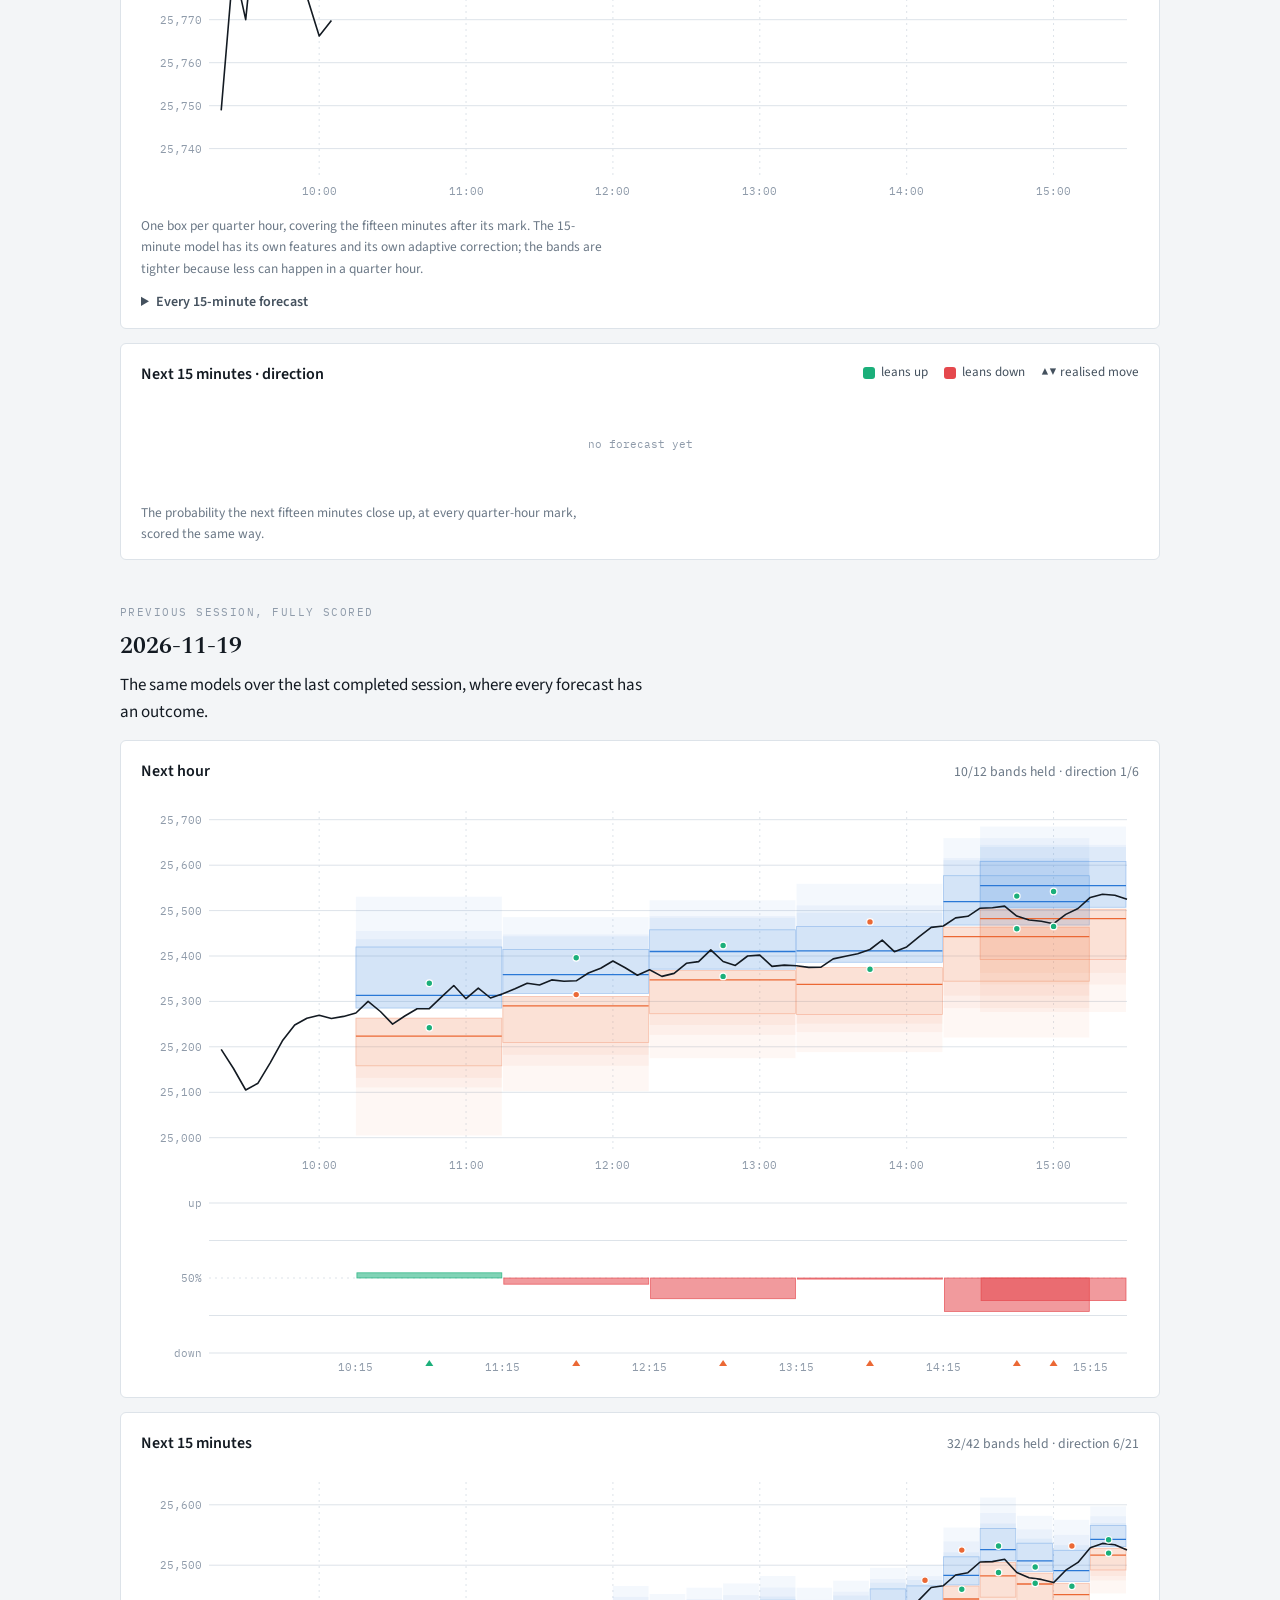
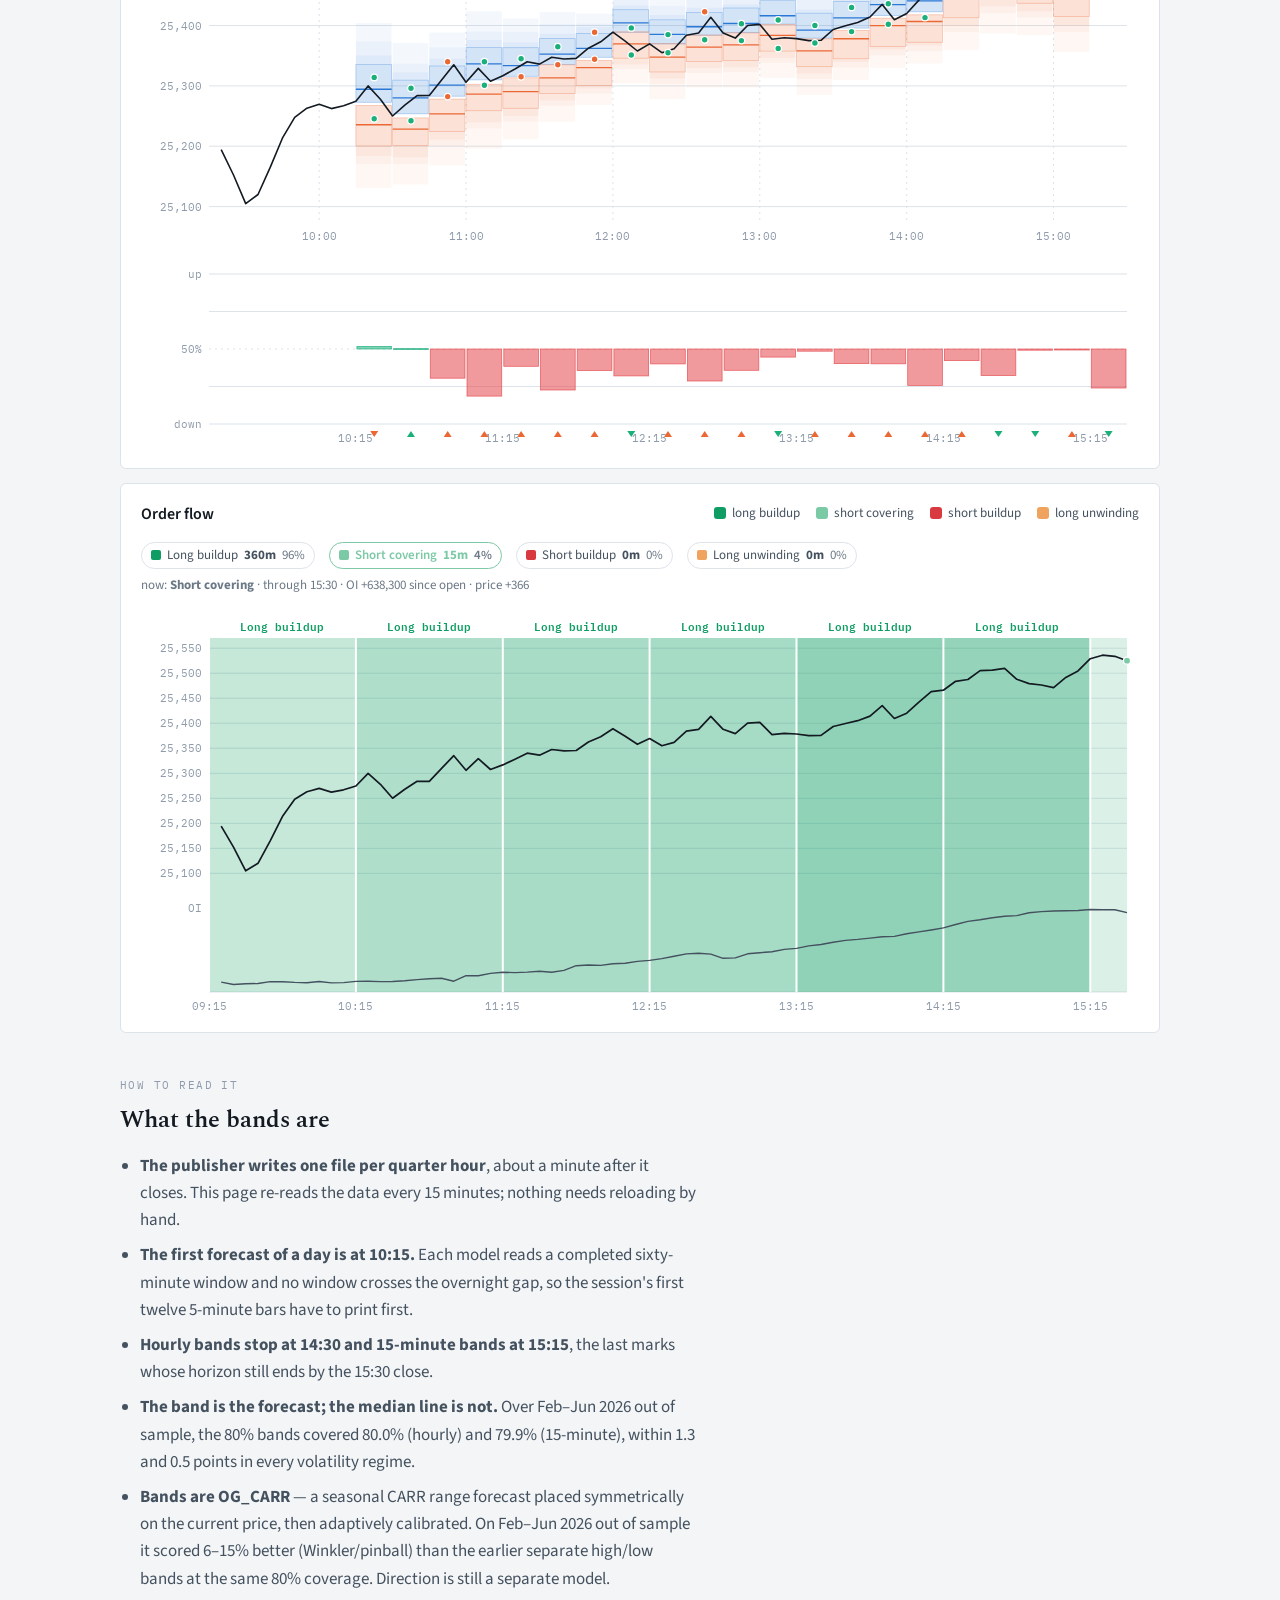
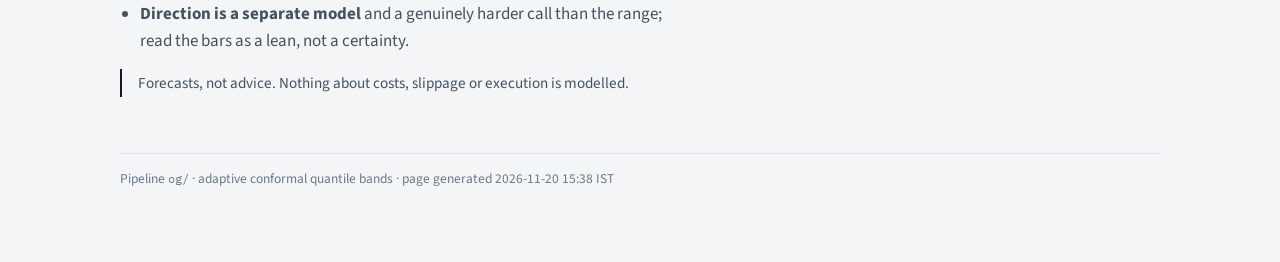
==== commit 3e751216: "nifty live page" ====
--- a/index.html
+++ b/index.html
@@ -6,7 +6,7 @@
 <title>NIFTY Live Bands</title>
 <meta name="description" content="Live next-hour and next-15-minute high/low bands and direction for the NIFTY-I future.">
 <link rel="stylesheet" href="https://fonts.googleapis.com/css2?family=Spectral:ital,wght@0,500;0,600;1,500&family=Source+Sans+3:wght@400;600&family=IBM+Plex+Mono:wght@400;500&display=swap">
-<link rel="stylesheet" href="style.css?v=1794564656">
+<link rel="stylesheet" href="style.css?v=1795169335">
 </head>
 <body>
 <div class="wrap">
@@ -125,6 +125,6 @@
 <footer>Pipeline <span class="mono">og/</span> · adaptive conformal quantile bands · page generated <span id="f-gen">—</span></footer>
 </div>
 <div class="tip" id="tip" hidden></div>
-<script src="app.js?v=1794564656"></script>
+<script src="app.js?v=1795169335"></script>
 </body>
 </html>
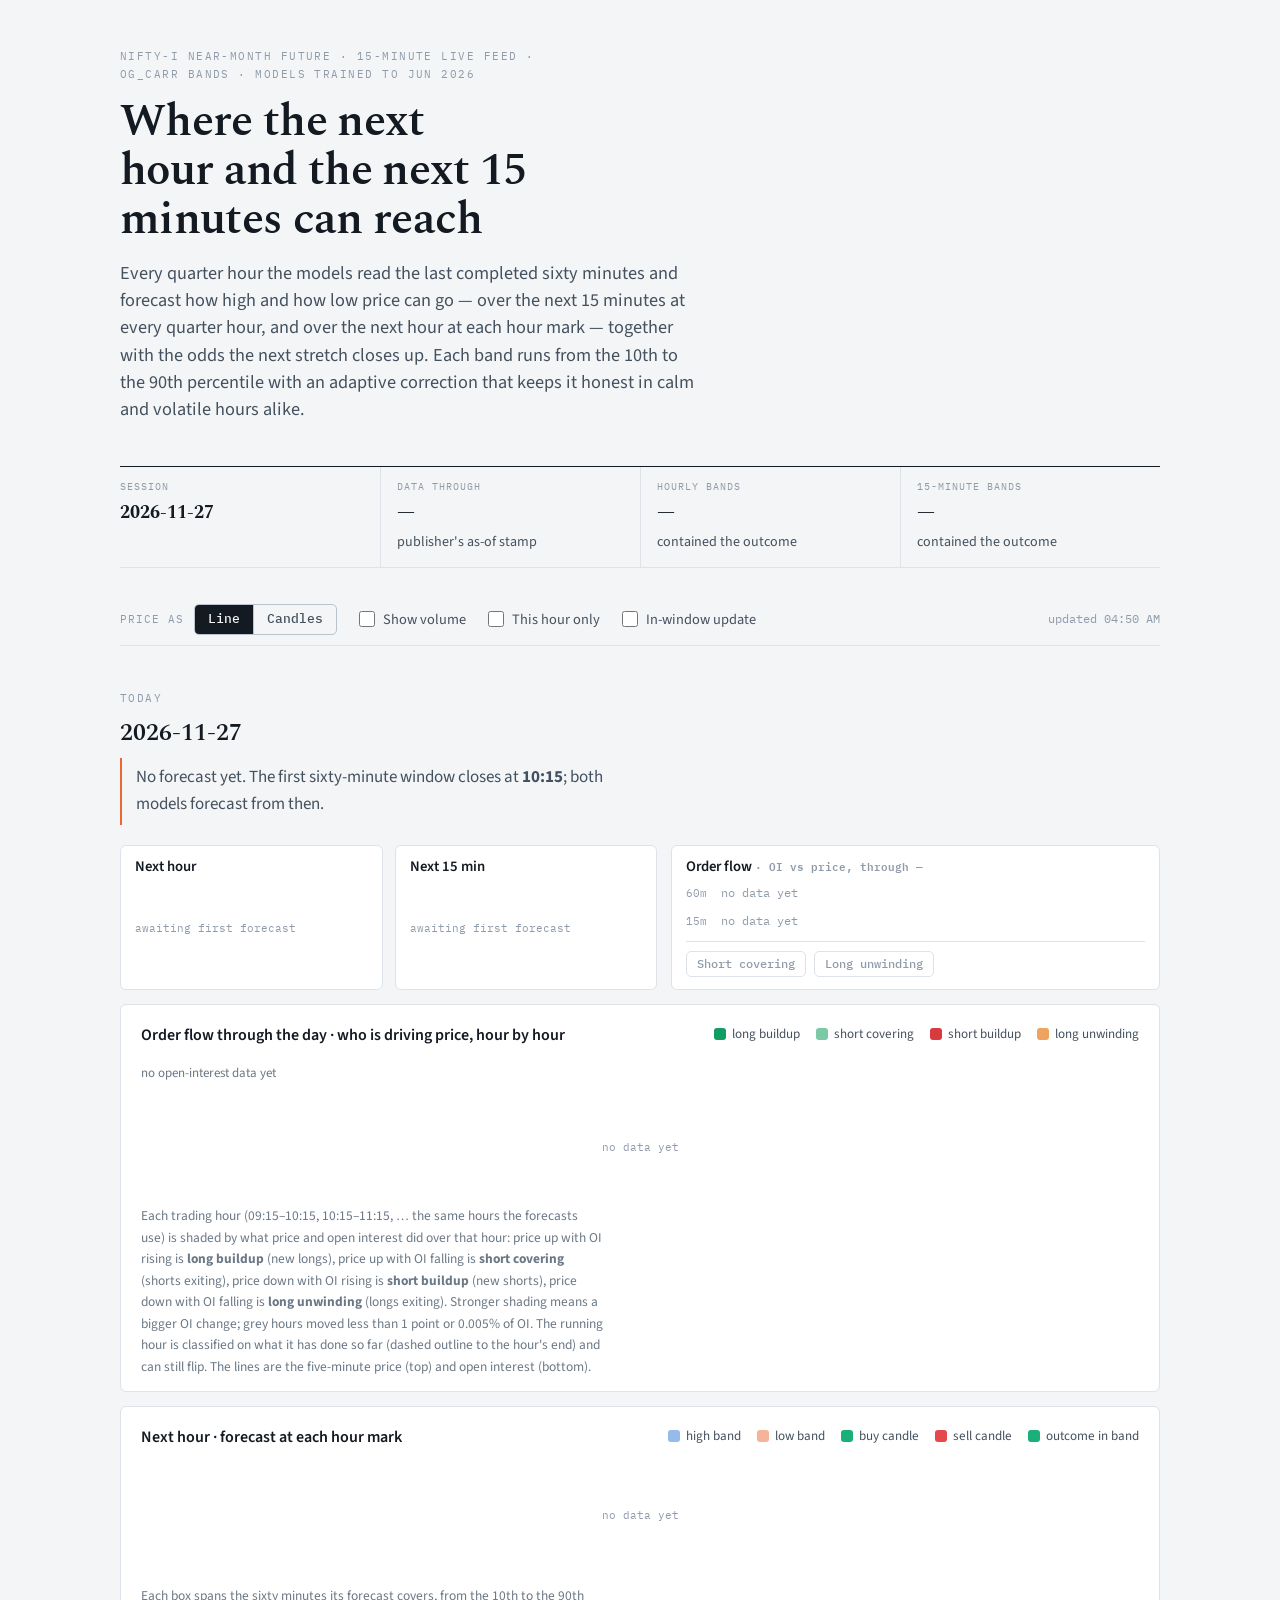
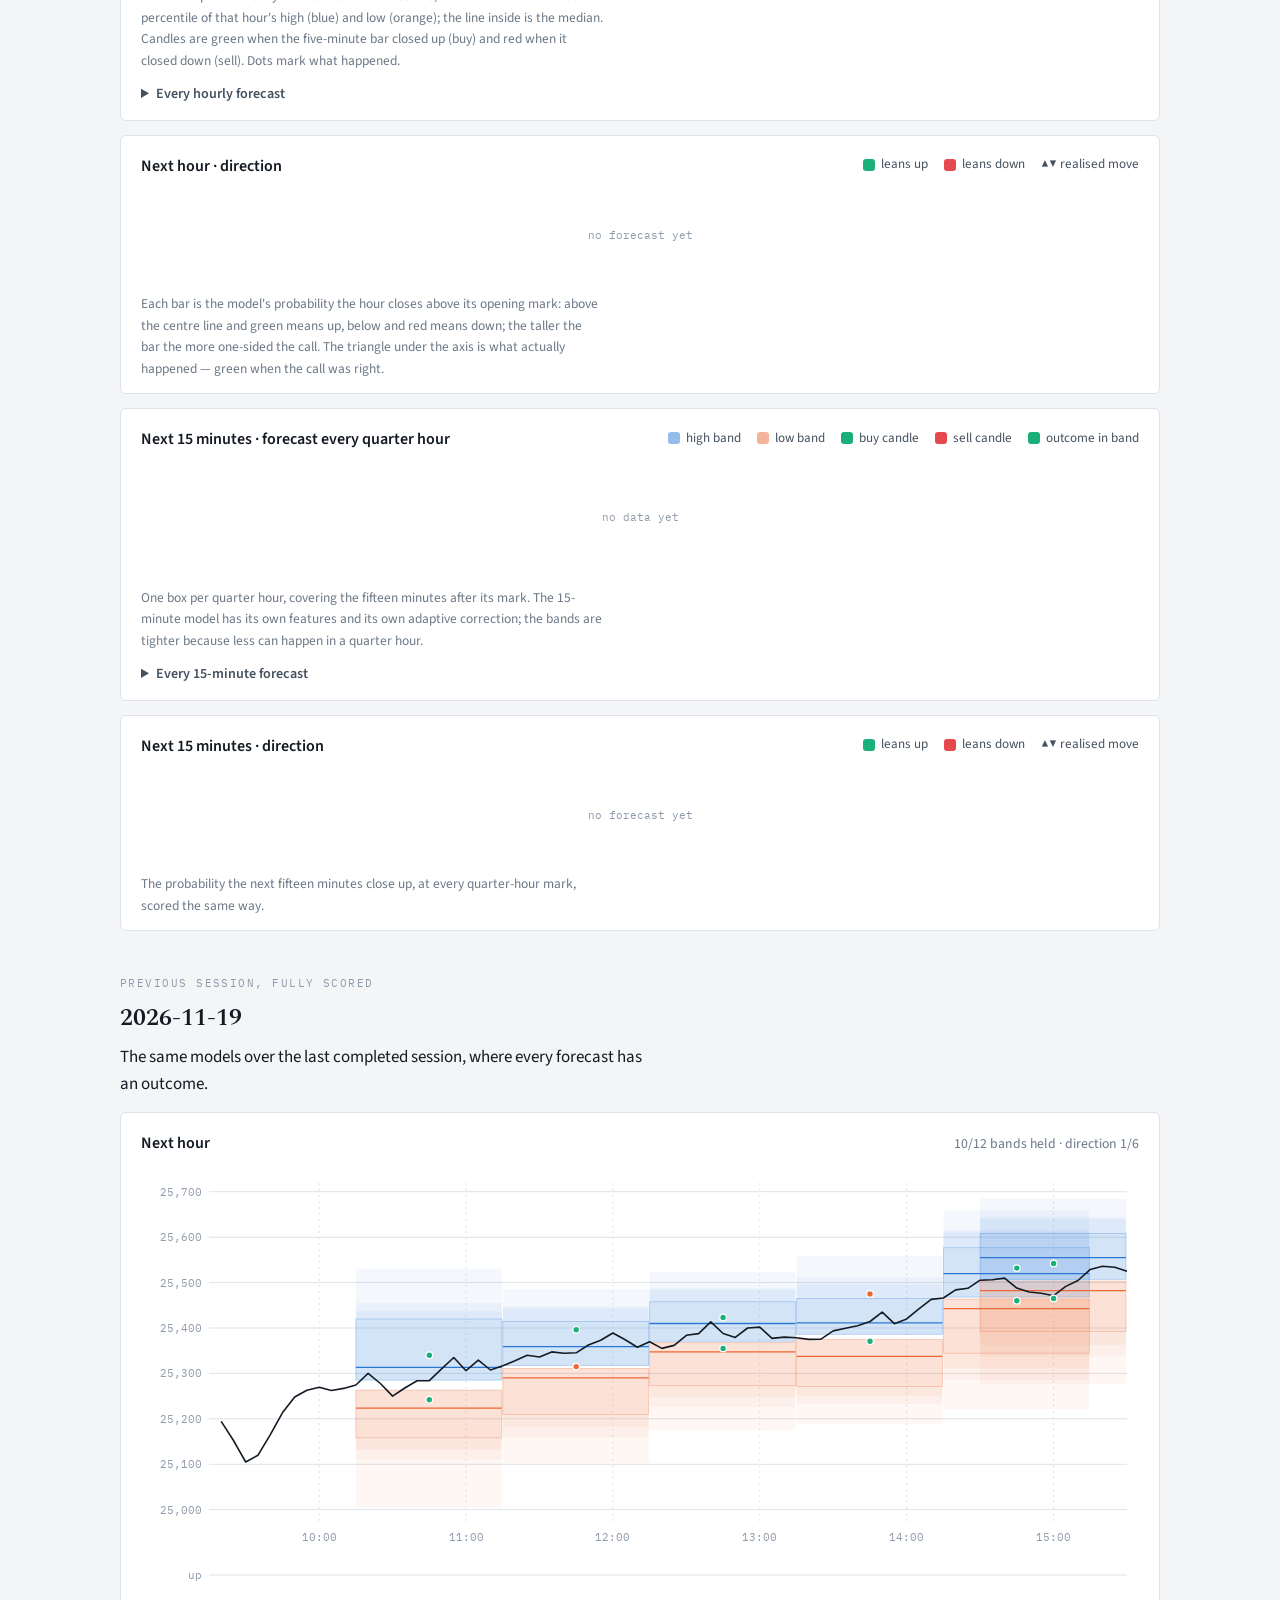
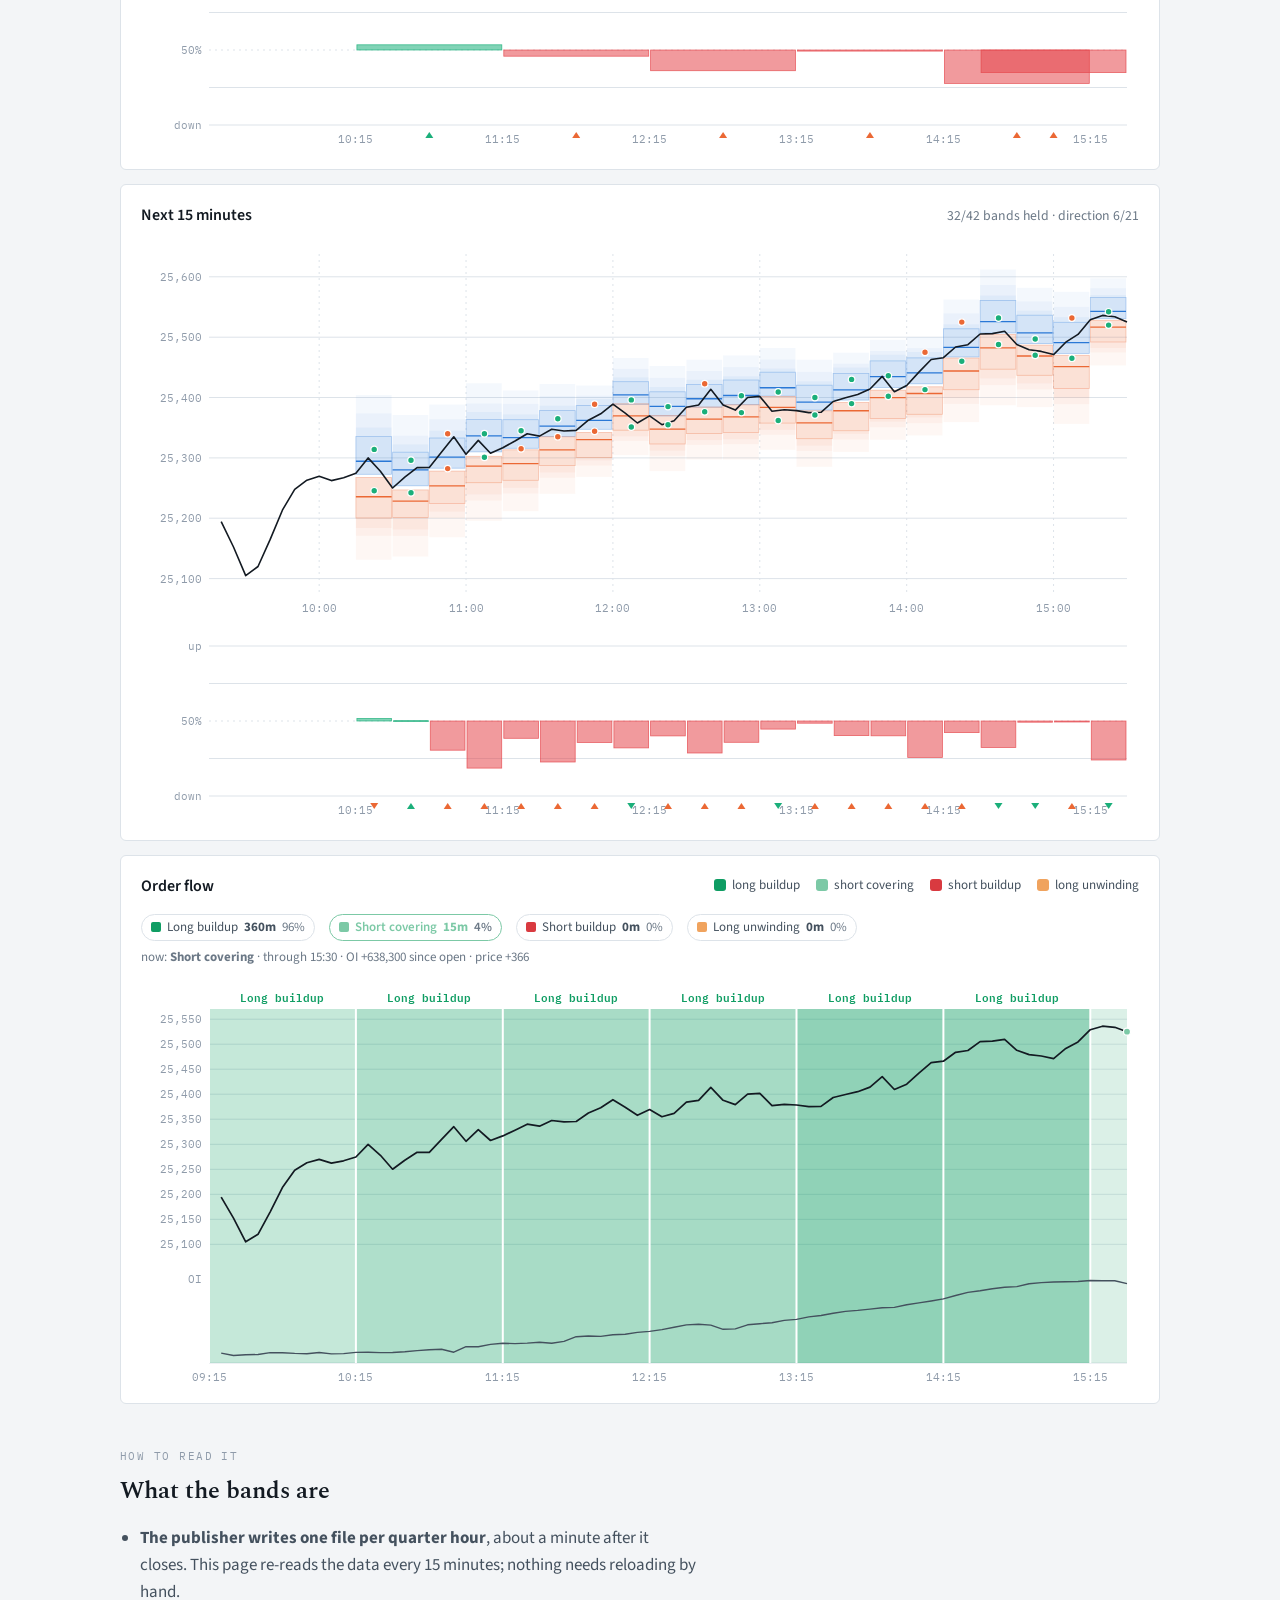
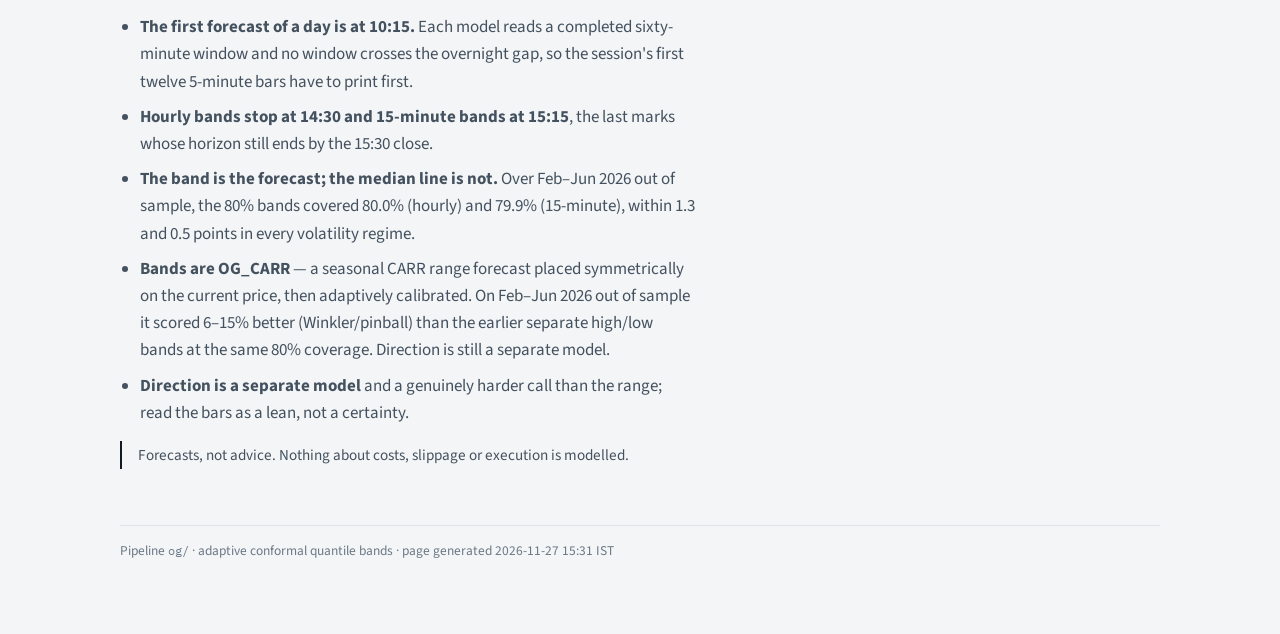
==== commit c74e85b1: "nifty live page" ====
--- a/index.html
+++ b/index.html
@@ -6,7 +6,7 @@
 <title>NIFTY Live Bands</title>
 <meta name="description" content="Live next-hour and next-15-minute high/low bands and direction for the NIFTY-I future.">
 <link rel="stylesheet" href="https://fonts.googleapis.com/css2?family=Spectral:ital,wght@0,500;0,600;1,500&family=Source+Sans+3:wght@400;600&family=IBM+Plex+Mono:wght@400;500&display=swap">
-<link rel="stylesheet" href="style.css?v=1795169335">
+<link rel="stylesheet" href="style.css?v=1795773843">
 </head>
 <body>
 <div class="wrap">
@@ -125,6 +125,6 @@
 <footer>Pipeline <span class="mono">og/</span> · adaptive conformal quantile bands · page generated <span id="f-gen">—</span></footer>
 </div>
 <div class="tip" id="tip" hidden></div>
-<script src="app.js?v=1795169335"></script>
+<script src="app.js?v=1795773843"></script>
 </body>
 </html>
